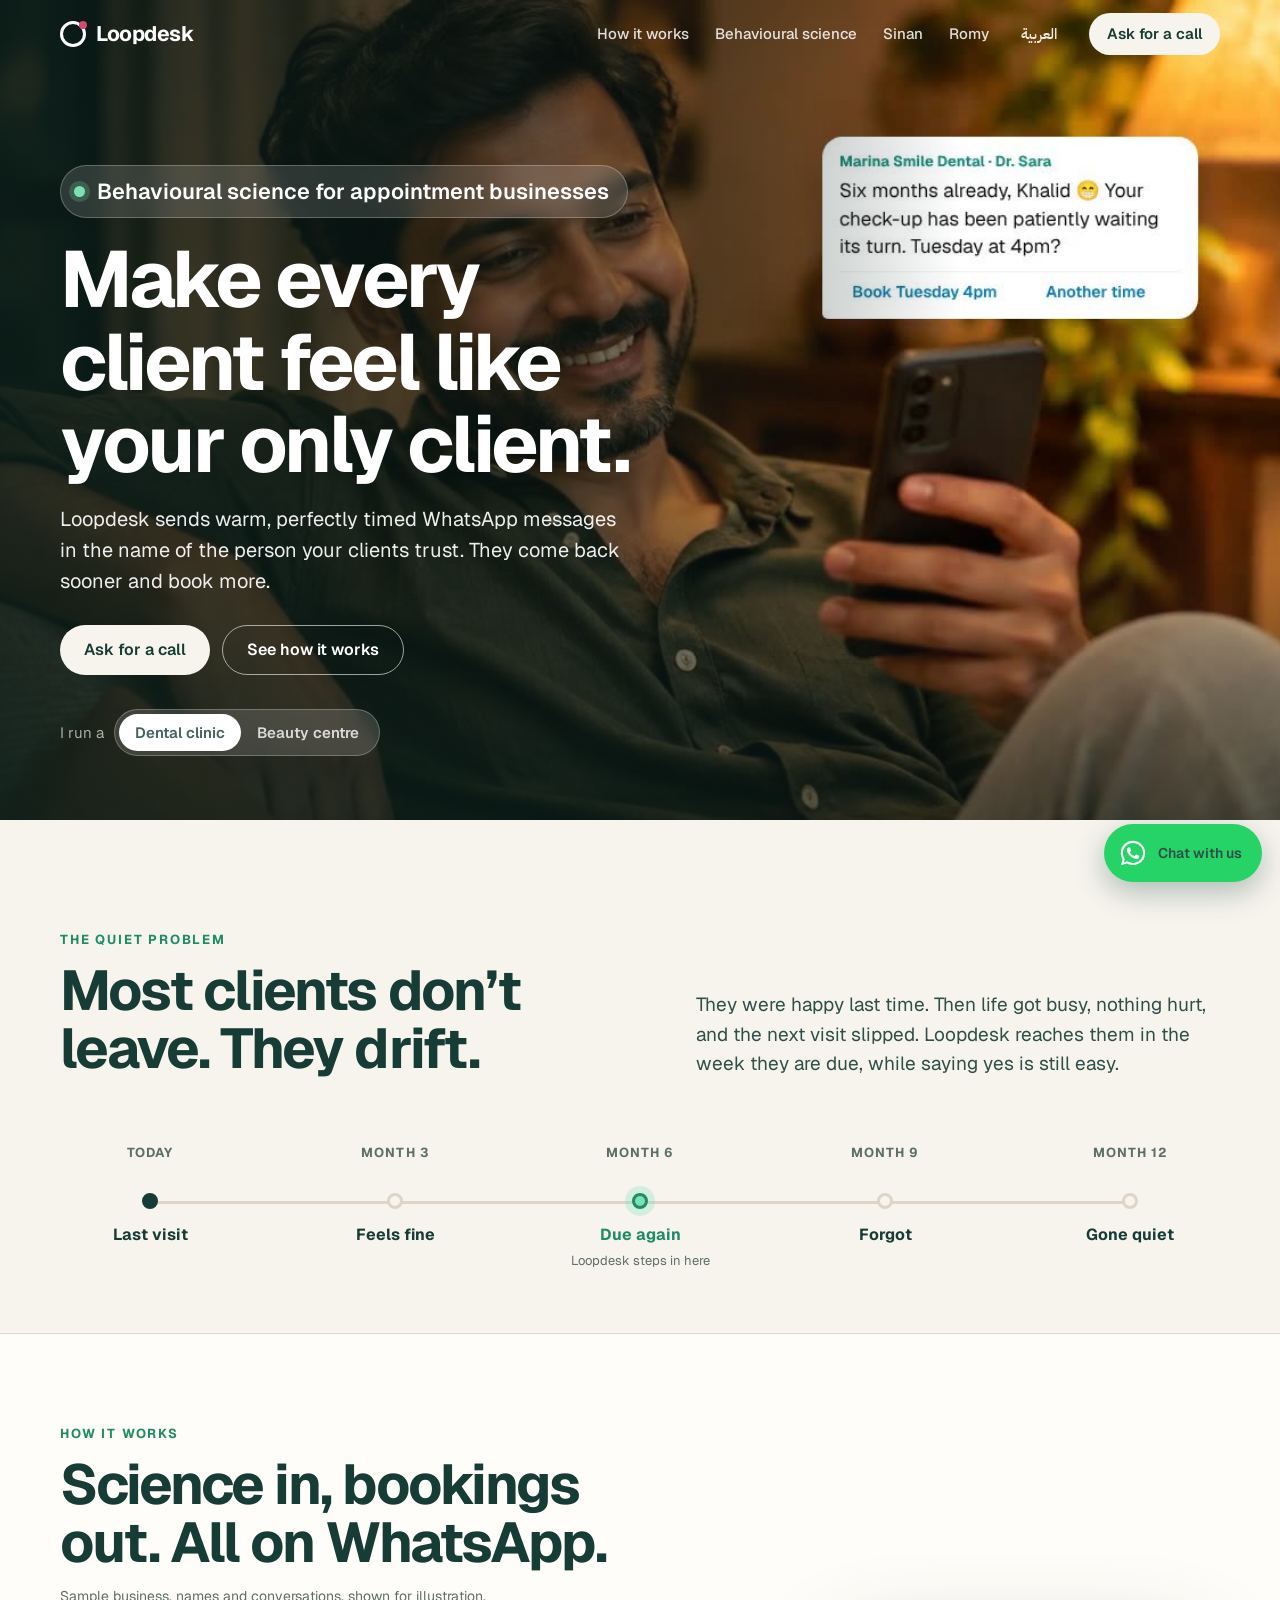
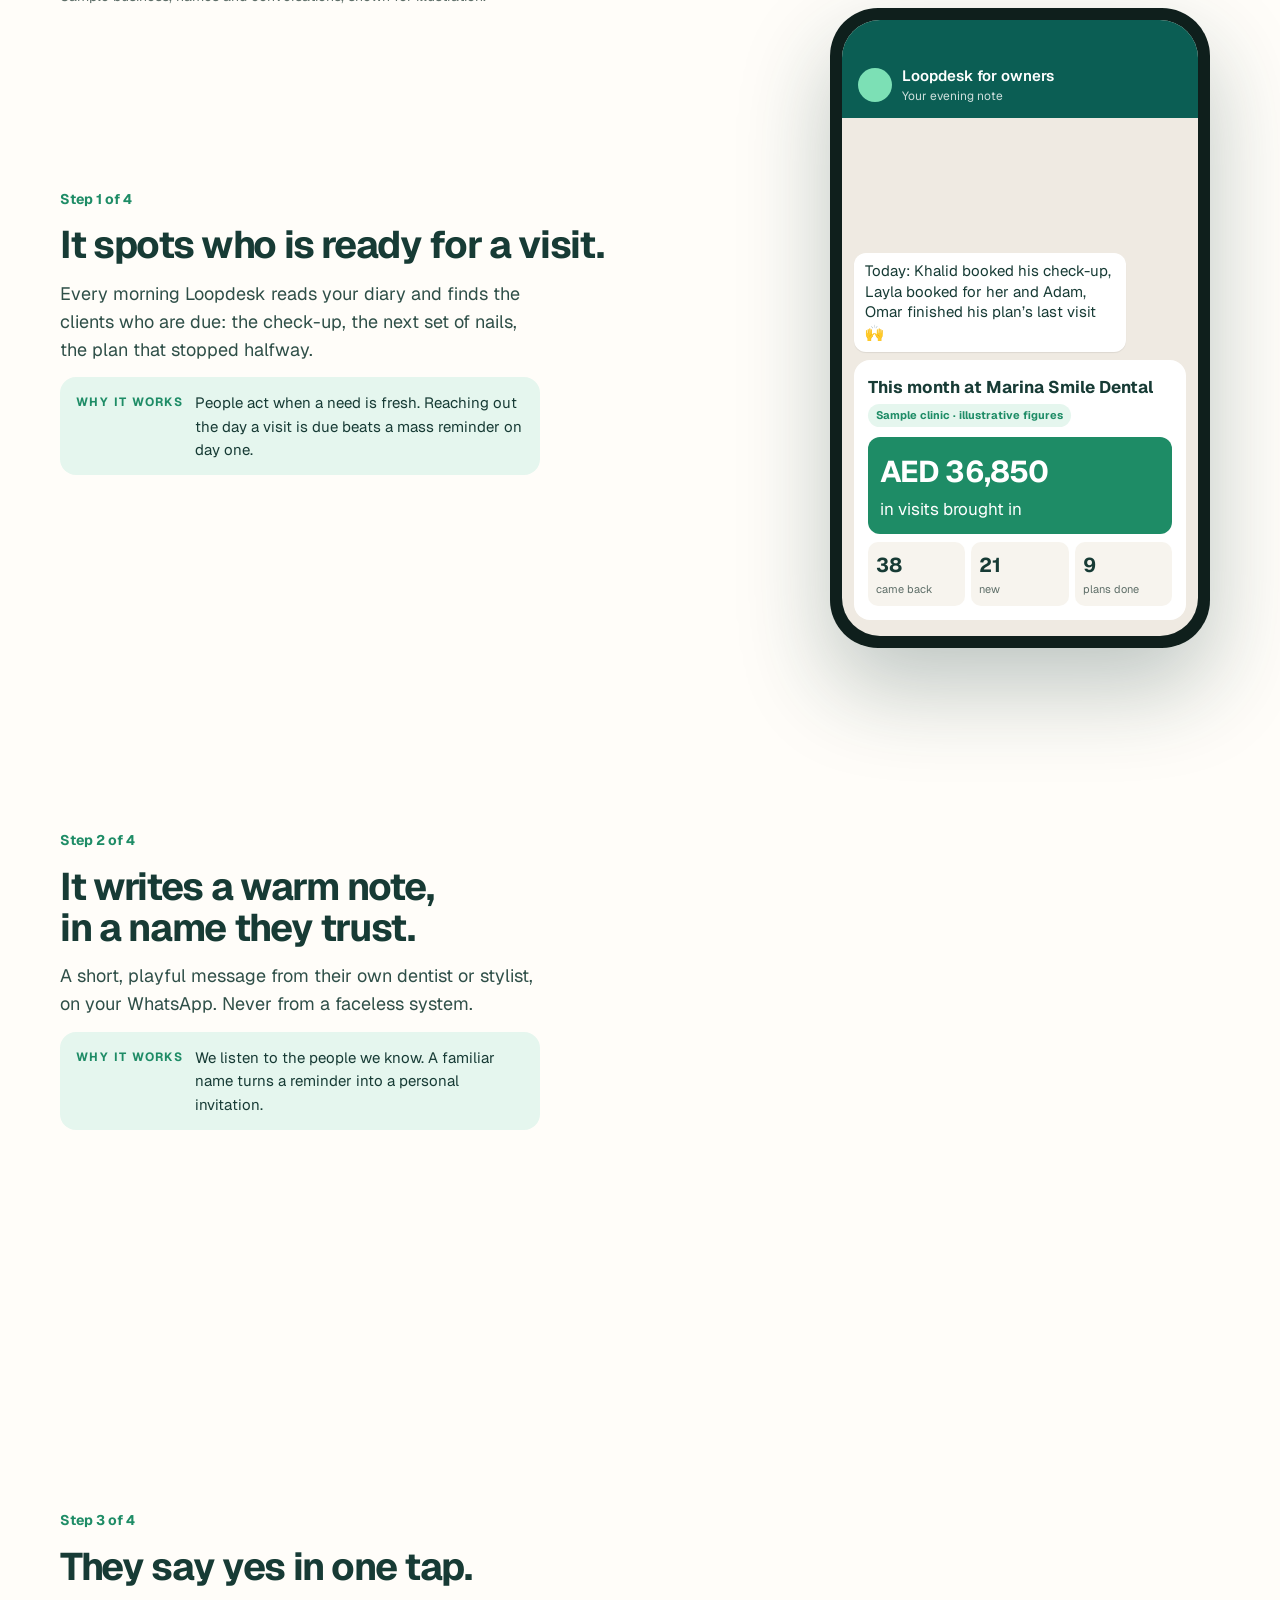
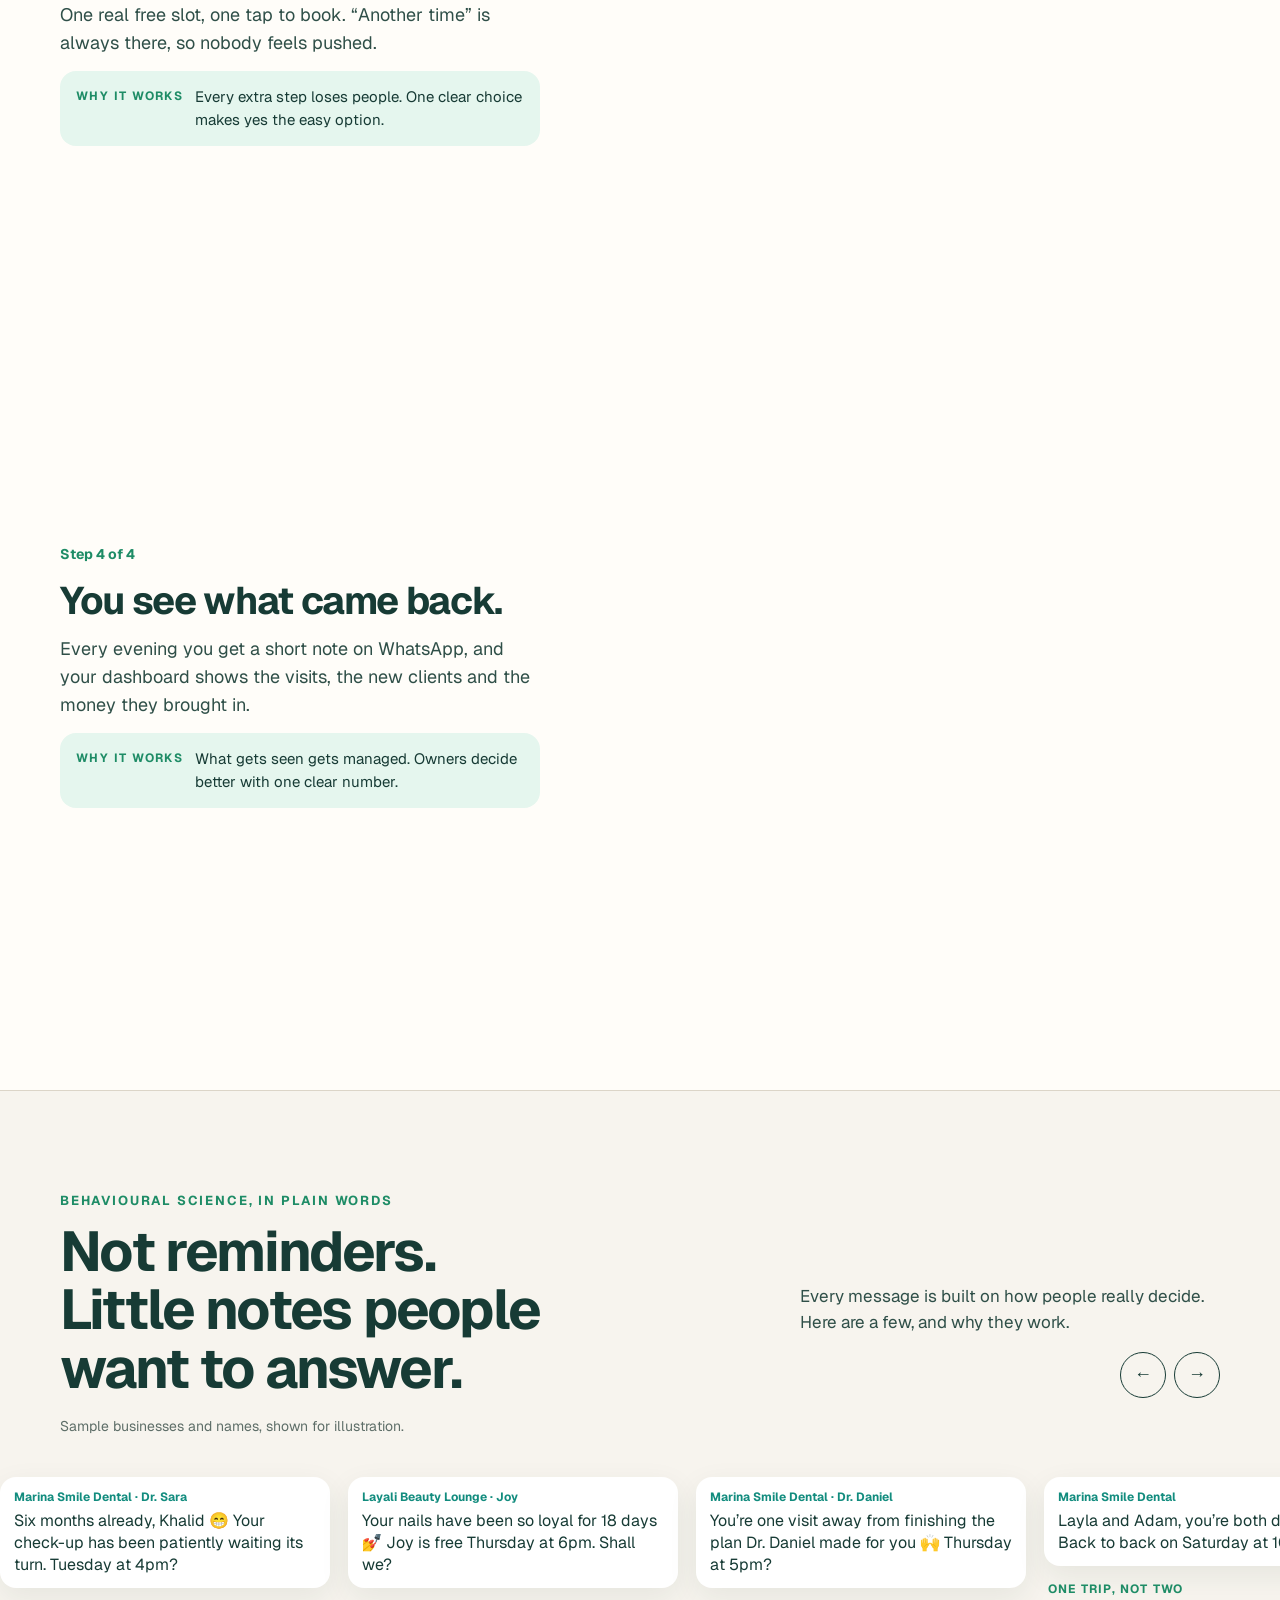
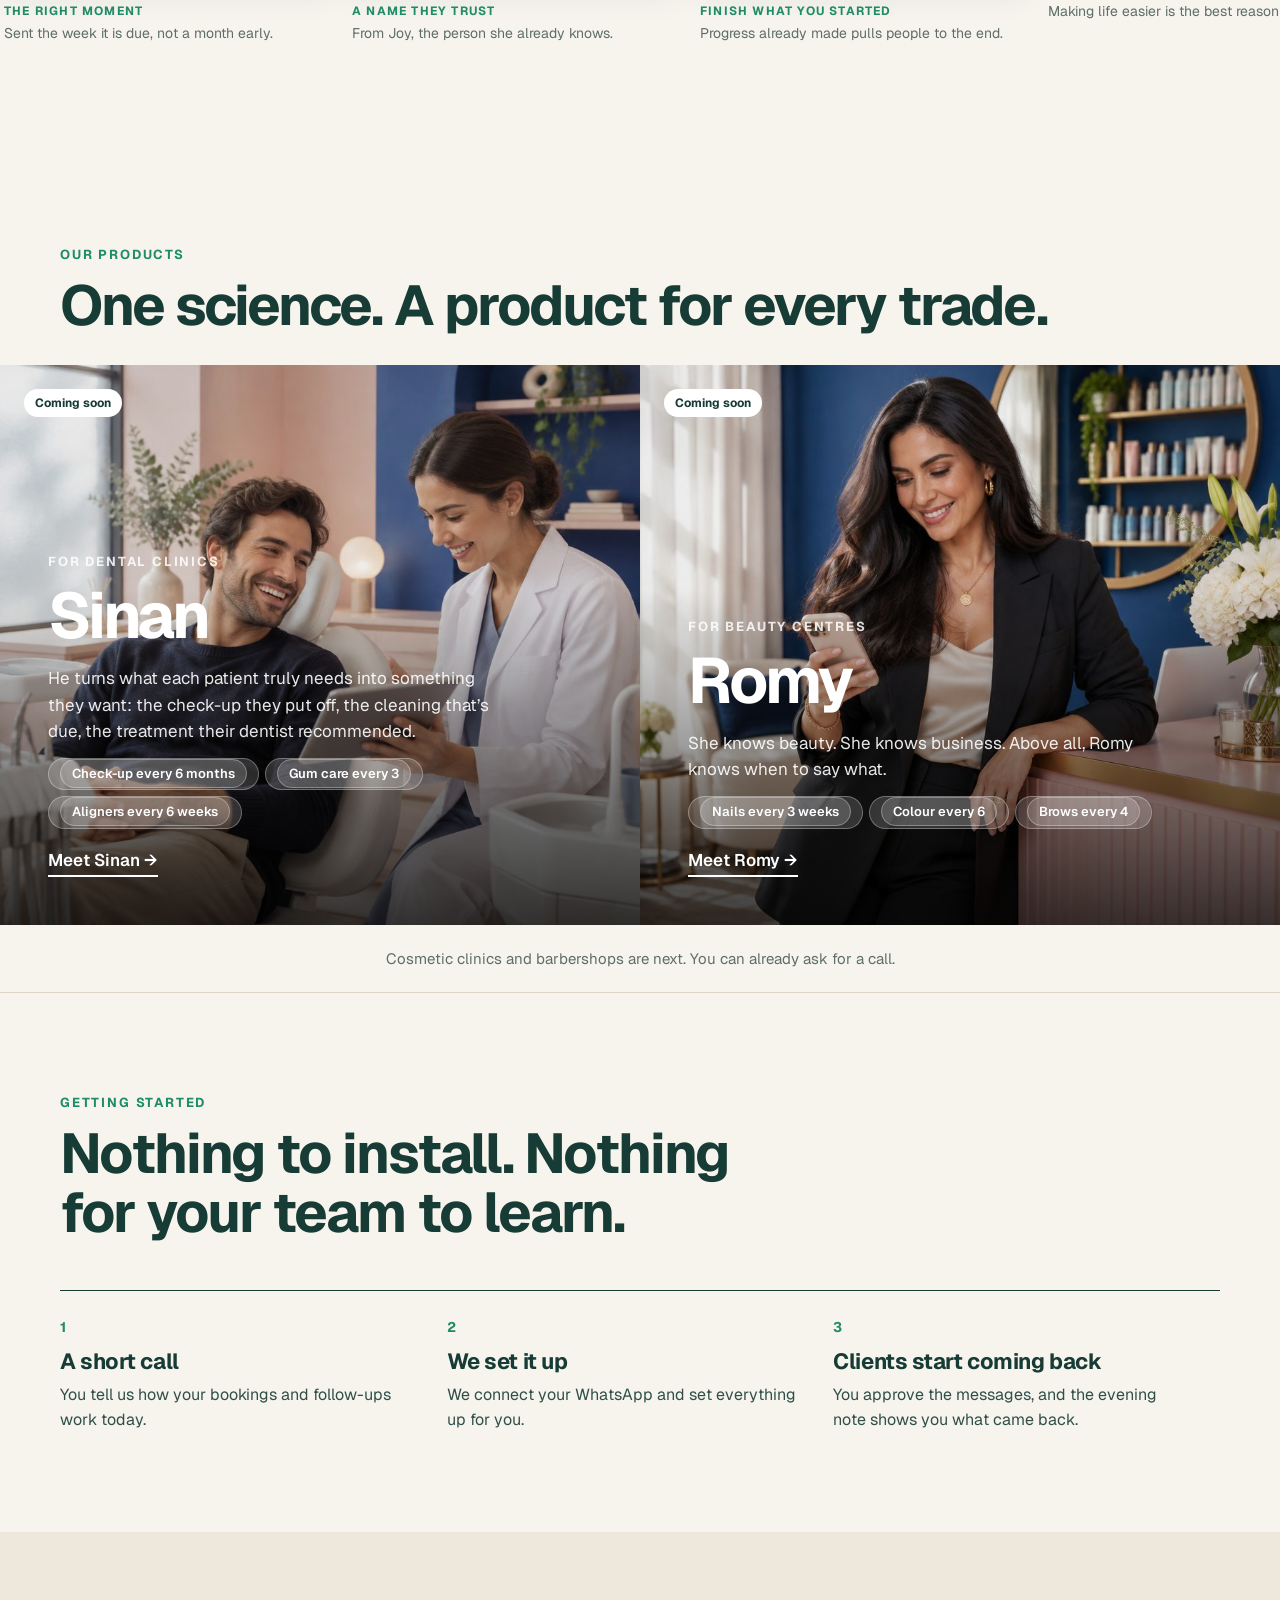
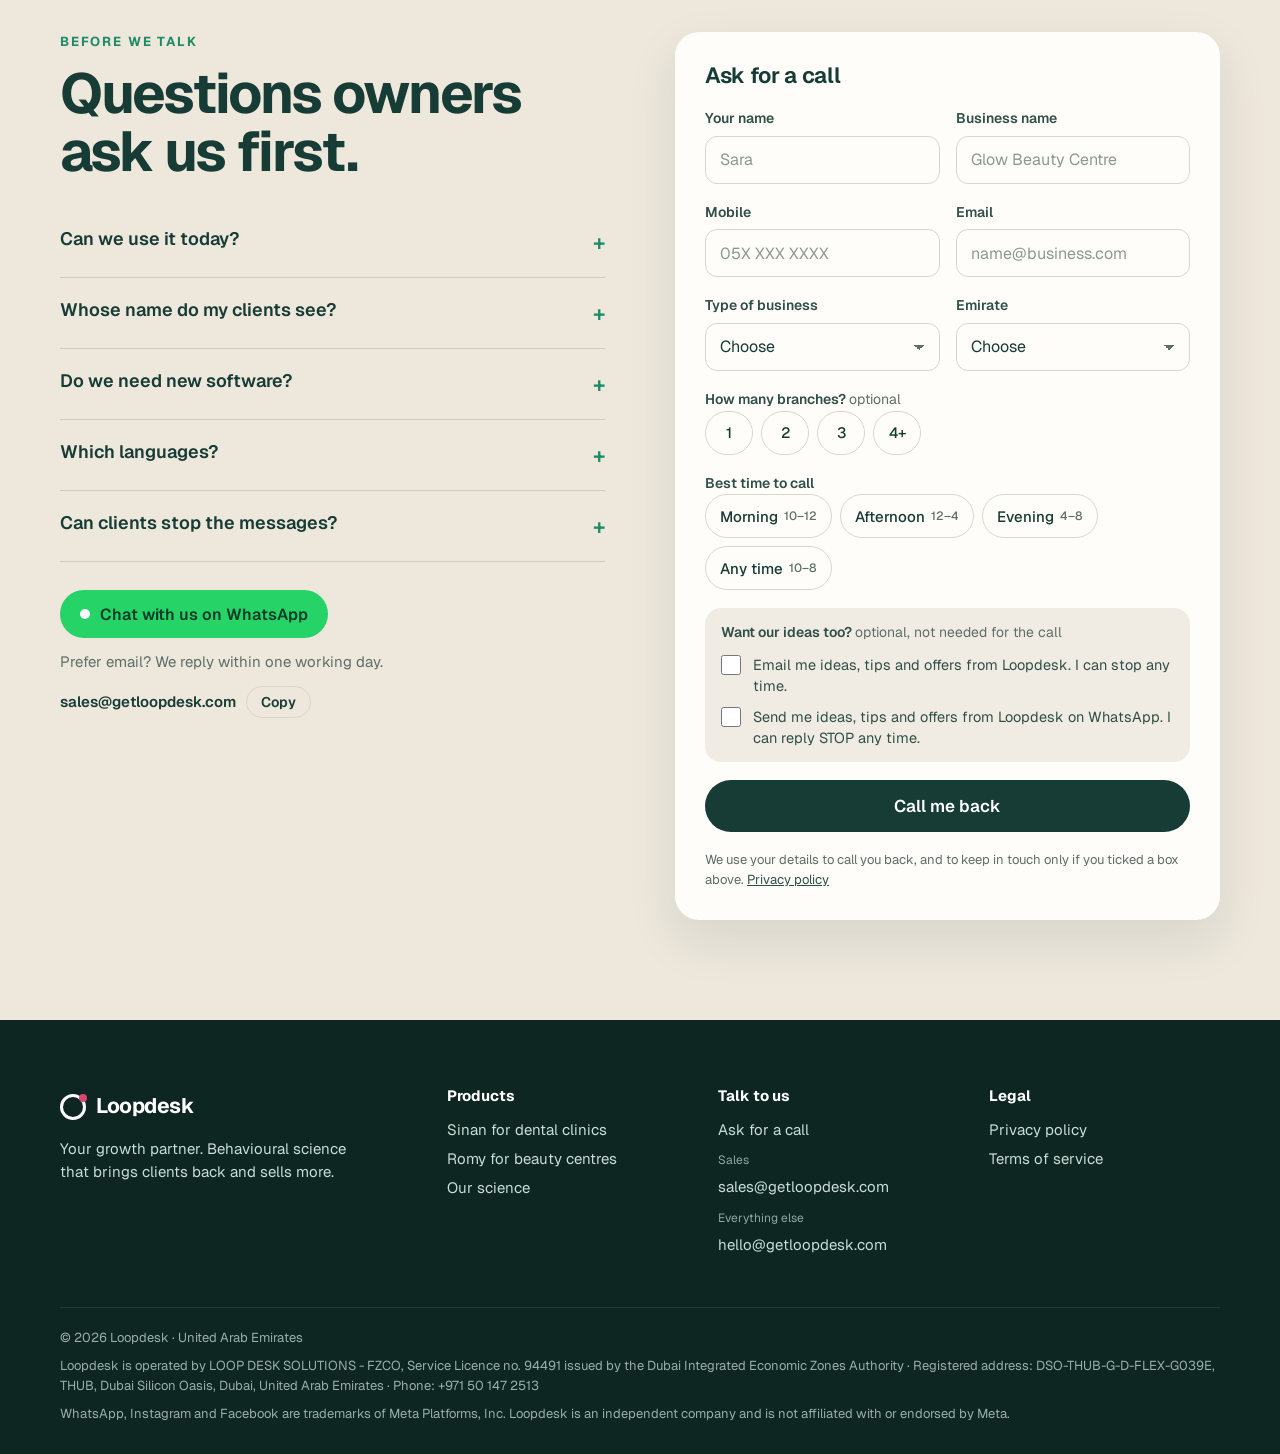
==== index.html @ 71a1059d "Rhythm copy polish, owner results wording, new footer on legal pages Co-Authored-By: Claude Opus 5.5" ====
<!doctype html>
<html lang="en">
<head>
<meta charset="utf-8">
<meta name="viewport" content="width=device-width, initial-scale=1, viewport-fit=cover">
<title>Loopdesk · When clients feel cared for, they come back</title>
<meta name="description" content="Loopdesk builds AI products for appointment businesses, rooted in behavioural science. Romy for beauty centres, Sinan for dental clinics. Clients feel cared for, come back sooner and spend more.">
<meta name="facebook-domain-verification" content="hznkutrjk6smpnx2udtf84h1cq6rx5" />
<link rel="canonical" href="https://getloopdesk.com/">
<meta property="og:type" content="website">
<meta property="og:site_name" content="Loopdesk">
<meta property="og:url" content="https://getloopdesk.com/">
<meta property="og:title" content="Loopdesk · Clients come back sooner. And spend more.">
<meta property="og:description" content="Your growth partner for beauty centres, clinics and every appointment business. Behavioural science that makes every client feel cared for, so they come back sooner.">
<meta property="og:image" content="https://getloopdesk.com/og-share2.png">
<meta property="og:image:secure_url" content="https://getloopdesk.com/og-share2.png">
<meta property="og:image:type" content="image/png">
<meta property="og:image:width" content="1200">
<meta property="og:image:height" content="630">
<meta property="og:image:alt" content="Loopdesk: Clients come back sooner. And spend more. A sample message and +4 more visits a year from the same client.">
<meta name="twitter:card" content="summary_large_image">
<meta name="twitter:title" content="Loopdesk · Clients come back sooner. And spend more.">
<meta name="twitter:description" content="Your growth partner for beauty centres, clinics and every appointment business. Behavioural science that makes every client feel cared for, so they come back sooner.">
<meta name="twitter:image" content="https://getloopdesk.com/og-share2.png">
<link rel="icon" href="/favicon.svg" type="image/svg+xml">
<link rel="apple-touch-icon" href="/apple-touch-icon.png">
<link rel="preconnect" href="https://fonts.googleapis.com">
<link rel="preconnect" href="https://fonts.gstatic.com" crossorigin>
<link rel="stylesheet" href="https://fonts.googleapis.com/css2?family=Geist:wght@400;500;600;700&family=IBM+Plex+Sans+Arabic:wght@400;500;600;700&display=swap">
<link rel="preload" as="image" href="/video/hero-home.jpg">
<link rel="stylesheet" href="/site.css?v=2">
</head>
<body>
<svg width="0" height="0" style="position:absolute" aria-hidden="true">
  <symbol id="mark" viewBox="0 0 24 24"><circle cx="12" cy="12" r="8.5" fill="none" stroke="currentColor" stroke-width="2.6"/><circle cx="18.6" cy="6.6" r="2.4" fill="#D9466E"/></symbol>
</svg>
<header class="nav"><div class="w"><a class="logo" href="/" aria-label="Loopdesk home"><span class="mark" aria-hidden="true"></span>Loopdesk</a>
<nav class="links" aria-label="Main"><a href="/#how"><span class="en">How it works</span><span class="ar">كيف تعمل</span></a><a href="/#science"><span class="en">Behavioural science</span><span class="ar">علم السلوك</span></a><a href="/sinan"><span class="en">Sinan</span><span class="ar">سنان</span></a><a href="/romy"><span class="en">Romy</span><span class="ar">رومي</span></a></nav>
<button class="lang" id="langbtn" type="button">العربية</button><a class="btn" href="#talk"><span class="en">Ask for a call</span><span class="ar">اطلبوا اتصالًا</span></a></div></header>
<main>
<section class="hero"><video autoplay muted loop playsinline preload="metadata" poster="/video/hero-home.jpg" aria-hidden="true"><source src="/video/hero-home.mp4" type="video/mp4"></video><div class="w"><span class="pill"><span class="en">Behavioural science for appointment businesses</span><span class="ar">علم السلوك للأعمال التي تعتمد على المواعيد</span></span>
<h1><span class="en">Make every client feel like your only client.</span><span class="ar">اجعلوا كلّ عميل يشعر بأنّه عميلكم الوحيد.</span></h1>
<p class="lead"><span class="en">Loopdesk sends warm, perfectly timed WhatsApp messages in the name of the person your clients trust. They come back sooner and book more.</span><span class="ar">ترسل Loopdesk رسائل WhatsApp دافئة في توقيتها المثالي، باسم الشخص الذي يثق به عملاؤكم. فيعودون أسرع، ويحجزون أكثر.</span></p>
<div class="ctas"><a class="btn b-ivory" href="#talk"><span class="en">Ask for a call</span><span class="ar">اطلبوا اتصالًا</span></a><a class="btn b-line" href="#how"><span class="en">See how it works</span><span class="ar">شاهدوا كيف تعمل</span></a></div>
<div class="trade"><span><span class="en">I run a</span><span class="ar">لديّ</span></span><div class="seg" role="group" aria-label="Your business"><button type="button" data-t="dental" aria-pressed="true"><span class="en">Dental clinic</span><span class="ar">عيادة أسنان</span></button><button type="button" data-t="beauty" aria-pressed="false"><span class="en">Beauty centre</span><span class="ar">مركز تجميل</span></button></div></div></div></section>
<section class="drift"><div class="w"><div class="top"><div><div class="lab"><span class="en">The quiet problem</span><span class="ar">المشكلة الصامتة</span></div><h2 style="margin-top:12px"><span class="en">Most clients don’t leave. They drift.</span><span class="ar">معظم العملاء لا يرحلون، بل يبتعدون شيئًا فشيئًا.</span></h2></div>
<p><span class="en">They were happy last time. Then life got busy, nothing hurt, and the next visit slipped. Loopdesk reaches them in the week they are due, while saying yes is still easy.</span><span class="ar">كانوا راضين في زيارتهم الأخيرة، ثمّ انشغلوا بالحياة، ولم يشعروا بما يستعجلهم، فتأجّلت الزيارة التالية. تصلهم Loopdesk في الأسبوع الذي يحين فيه موعدهم، حين يكون قبول الموعد ما زال سهلًا.</span></p></div>
<div class="track"><div class="rail"></div><div class="fill"></div><div class="stop" style="--x:0%" data-x="0"><span class="when"><span class="en">Today</span><span class="ar">اليوم</span></span><i></i><b><span class="d-only"><span class="en">Last visit</span><span class="ar">آخر زيارة</span></span><span class="b-only"><span class="en">Last visit</span><span class="ar">آخر زيارة</span></span></b></div><div class="stop" style="--x:25%" data-x="25"><span class="when"><span class="en">Month 3</span><span class="ar">الشهر 3</span></span><i></i><b><span class="d-only"><span class="en">Feels fine</span><span class="ar">يشعر أنّه بخير</span></span><span class="b-only"><span class="en">Still looks good</span><span class="ar">ما زالت راضية عن إطلالتها</span></span></b></div><div class="stop save" style="--x:50%" data-x="50"><span class="when"><span class="en">Month 6</span><span class="ar">الشهر 6</span></span><i></i><b><span class="d-only"><span class="en">Due again</span><span class="ar">حان الموعد</span></span><span class="b-only"><span class="en">Due again</span><span class="ar">حان الموعد</span></span></b><span class="here"><span class="en">Loopdesk steps in here</span><span class="ar">هنا تتدخّل Loopdesk</span></span></div><div class="stop" style="--x:75%" data-x="75"><span class="when"><span class="en">Month 9</span><span class="ar">الشهر 9</span></span><i></i><b><span class="d-only"><span class="en">Forgot</span><span class="ar">نسي</span></span><span class="b-only"><span class="en">Forgot</span><span class="ar">نسيت</span></span></b></div><div class="stop" style="--x:100%" data-x="100"><span class="when"><span class="en">Month 12</span><span class="ar">الشهر 12</span></span><i></i><b><span class="d-only"><span class="en">Gone quiet</span><span class="ar">انقطع</span></span><span class="b-only"><span class="en">Gone quiet</span><span class="ar">انقطعت</span></span></b></div></div></div></section>
<section class="story" id="how"><div class="w"><div class="lab"><span class="en">How it works</span><span class="ar">كيف تعمل</span></div><h2 style="margin-top:12px;max-width:760px"><span class="en">Science in, bookings out. All on WhatsApp.</span><span class="ar">علم السلوك يكتب، والمواعيد تمتلئ. وكلّ ذلك على WhatsApp.</span></h2>
<p class="eg"><span class="en">Sample business, names and conversations, shown for illustration.</span><span class="ar">نشاط وأسماء ومحادثات نموذجية، للتوضيح فقط.</span></p>
<div class="grid"><div class="steps"><div class="step"><div class="n"><span class="en">Step 1 of 4</span><span class="ar">الخطوة 1 من 4</span></div><h3><span class="en">It spots who is ready for a visit.</span><span class="ar">تكتشف مَن حان موعد زيارته.</span></h3><p><span class="en">Every morning Loopdesk reads your diary and finds the clients who are due: the check-up, the next set of nails, the plan that stopped halfway.</span><span class="ar">كلّ صباح تقرأ Loopdesk جدول مواعيدكم، وتجد العملاء الذين حان موعدهم: الفحص الدوري، وجلسة الأظافر التالية، والخطة التي توقّفت في منتصفها.</span></p><div class="sci"><b><span class="en">Why it works</span><span class="ar">لماذا تنجح</span></b><span><span class="en">People act when a need is fresh. Reaching out the day a visit is due beats a mass reminder on day one.</span><span class="ar">يتحرّك الناس حين تكون الحاجة حاضرة. رسالة تصل حين يحين موعد الزيارة أنجح من تذكير جماعي يصل الجميع في اليوم نفسه.</span></span></div><div class="mobile"></div></div><div class="step"><div class="n"><span class="en">Step 2 of 4</span><span class="ar">الخطوة 2 من 4</span></div><h3><span class="en">It writes a warm note, in a name they trust.</span><span class="ar">تكتب رسالة دافئة، باسمٍ يثقون به.</span></h3><p><span class="en">A short, playful message from their own dentist or stylist, on your WhatsApp. Never from a faceless system.</span><span class="ar">رسالة قصيرة ومرحة من طبيب أسنانهم أو خبيرة التجميل التي يعرفونها، على رقم WhatsApp الخاص بكم. لا تذكيرًا آليًا عامًا.</span></p><div class="sci"><b><span class="en">Why it works</span><span class="ar">لماذا تنجح</span></b><span><span class="en">We listen to the people we know. A familiar name turns a reminder into a personal invitation.</span><span class="ar">نصغي إلى مَن نعرفهم. والاسم المألوف يحوّل التذكير إلى دعوة شخصية.</span></span></div><div class="mobile"></div></div><div class="step"><div class="n"><span class="en">Step 3 of 4</span><span class="ar">الخطوة 3 من 4</span></div><h3><span class="en">They say yes in one tap.</span><span class="ar">يحجزون بلمسة واحدة.</span></h3><p><span class="en">One real free slot, one tap to book. “Another time” is always there, so nobody feels pushed.</span><span class="ar">موعد متاح فعلًا، وحجز بلمسة واحدة. وزرّ «وقت آخر» موجود دائمًا، فلا يشعر أحد بالضغط.</span></p><div class="sci"><b><span class="en">Why it works</span><span class="ar">لماذا تنجح</span></b><span><span class="en">Every extra step loses people. One clear choice makes yes the easy option.</span><span class="ar">كلما طالت خطوات الحجز، زاد احتمال أن يتراجع العميل. والخيار الواحد الواضح يجعل الموافقة هي الأسهل.</span></span></div><div class="mobile"></div></div><div class="step"><div class="n"><span class="en">Step 4 of 4</span><span class="ar">الخطوة 4 من 4</span></div><h3><span class="en">You see what came back.</span><span class="ar">وتتابعون الحجوزات والدخل.</span></h3><p><span class="en">Every evening you get a short note on WhatsApp, and your dashboard shows the visits, the new clients and the money they brought in.</span><span class="ar">كلّ مساء تصلكم رسالة قصيرة على WhatsApp، وتعرض لوحة المتابعة الزيارات والعملاء الجدد والدخل الذي جاؤوا به.</span></p><div class="sci"><b><span class="en">Why it works</span><span class="ar">لماذا تنجح</span></b><span><span class="en">What gets seen gets managed. Owners decide better with one clear number.</span><span class="ar">حين ترون النتائج بوضوح، تسهل عليكم متابعة العمل واتخاذ القرار.</span></span></div><div class="mobile"></div></div></div><div class="phonewrap" aria-hidden="true"><div class="phone" id="phone"></div></div></div></div></section>
<section class="notes" id="science"><div class="w head"><div><div class="lab"><span class="en">Behavioural science, in plain words</span><span class="ar">علم السلوك، بكلمات بسيطة</span></div><h2 style="margin-top:12px;max-width:640px"><span class="en">Not reminders. Little notes people want to answer.</span><span class="ar">ليست تذكيرات، بل رسائل صغيرة يحبّ الناس الردّ عليها.</span></h2></div>
<div class="side"><p><span class="en">Every message is built on how people really decide. Here are a few, and why they work.</span><span class="ar">كلّ رسالة مبنية على الطريقة التي يتّخذ بها الناس قراراتهم فعلًا. إليكم بعضها، ولماذا تنجح.</span></p><div class="arrows"><button type="button" data-d="-1" aria-label="Previous">←</button><button type="button" data-d="1" aria-label="Next">→</button></div></div></div>
<p class="w eg"><span class="en">Sample businesses and names, shown for illustration.</span><span class="ar">أنشطة وأسماء نموذجية، للتوضيح فقط.</span></p>
<div class="strip" tabindex="0" aria-label="Sample messages"><div class="note"><div class="m"><small><span class="en">Marina Smile Dental · Dr. Sara</span><span class="ar">مارينا سمايل للأسنان · د. سارة</span></small><span class="en">Six months already, Khalid 😁 Your check-up has been patiently waiting its turn. Tuesday at 4pm?</span><span class="ar">مرّت 6 أشهر يا خالد 😁 وفحصك الدوري ينتظر دوره بصبر. ما رأيك بالثلاثاء الساعة 4 عصرًا؟</span></div><div class="why"><b><span class="en">The right moment</span><span class="ar">اللحظة المناسبة</span></b><span class="en">Sent the week it is due, not a month early.</span><span class="ar">تُرسل في الأسبوع الذي يحين فيه الموعد، لا قبله بشهر.</span></div></div><div class="note"><div class="m"><small><span class="en">Layali Beauty Lounge · Joy</span><span class="ar">ليالي للتجميل · جوي</span></small><span class="en">Your nails have been so loyal for 18 days 💅 Joy is free Thursday at 6pm. Shall we?</span><span class="ar">أظافرك وفيّة لكِ منذ 18 يومًا 💅 جوي متاحة الخميس الساعة 6 مساءً. نحجز لكِ؟</span></div><div class="why"><b><span class="en">A name they trust</span><span class="ar">اسم يثقون به</span></b><span class="en">From Joy, the person she already knows.</span><span class="ar">من جوي، التي تعرفها العميلة أصلًا.</span></div></div><div class="note"><div class="m"><small><span class="en">Marina Smile Dental · Dr. Daniel</span><span class="ar">مارينا سمايل للأسنان · د. دانيال</span></small><span class="en">You’re one visit away from finishing the plan Dr. Daniel made for you 🙌 Thursday at 5pm?</span><span class="ar">بقيت زيارة واحدة فقط لتكتمل الخطة التي وضعها لك د. دانيال 🙌 ما رأيك بالخميس الساعة 5 مساءً؟</span></div><div class="why"><b><span class="en">Finish what you started</span><span class="ar">إكمال ما بدأناه</span></b><span class="en">Progress already made pulls people to the end.</span><span class="ar">التقدّم الذي تحقّق يشدّ الناس نحو خطّ النهاية.</span></div></div><div class="note"><div class="m"><small><span class="en">Marina Smile Dental</span><span class="ar">مارينا سمايل للأسنان</span></small><span class="en">Layla and Adam, you’re both due ✨ Back to back on Saturday at 10am?</span><span class="ar">ليلى وآدم، حان موعد فحصكما ✨ ما رأيكما بموعدين متتاليين يوم السبت الساعة 10 صباحًا؟</span></div><div class="why"><b><span class="en">One trip, not two</span><span class="ar">مشوار واحد بدل اثنين</span></b><span class="en">Making life easier is the best reason to say yes.</span><span class="ar">تسهيل الحياة أفضل سبب للموافقة.</span></div></div><div class="note"><div class="m"><small><span class="en">Layali Beauty Lounge · Dana</span><span class="ar">ليالي للتجميل · دانة</span></small><span class="en">Booked 🎉 While you’re with us, a 15-minute brow tidy with Dana?</span><span class="ar">تمّ الحجز 🎉 وبما أنّكِ عندنا، ما رأيك بتهذيب الحواجب مع دانة في 15 دقيقة؟</span></div><div class="why"><b><span class="en">At the happy moment</span><span class="ar">في لحظة الفرح</span></b><span class="en">One extra, offered right after a yes, never before.</span><span class="ar">إضافة واحدة تُعرض بعد الحجز مباشرةً، لا قبله أبدًا.</span></div></div><div class="note"><div class="m"><small><span class="en">Layali Beauty Lounge · Joy</span><span class="ar">ليالي للتجميل · جوي</span></small><span class="en">Fancy some time for you, Sophie? 💛 Joy has Saturday at 11am.</span><span class="ar">ما رأيك بوقت لنفسك يا صوفي؟ 💛 جوي متاحة السبت الساعة 11 صباحًا.</span></div><div class="why"><b><span class="en">No guilt</span><span class="ar">بلا لوم</span></b><span class="en">A warm invitation brings people back. Blame keeps them away.</span><span class="ar">الدعوة الدافئة تعيد الناس، واللوم يُبعدهم.</span></div></div></div></section>
<section class="ours"><div class="w" style="padding-block:90px 30px"><div class="lab"><span class="en">Our products</span><span class="ar">منتجاتنا</span></div><h2 style="margin-top:12px"><span class="en">One science. A product for every trade.</span><span class="ar">علم واحد، ومنتج لكلّ مهنة.</span></h2></div>
<div class="prods">
<a class="prod" href="/sinan"><div class="ph" style="background-image:url(/img/dental.jpg)"></div><span class="soon"><span class="en">Coming soon</span><span class="ar">قريبًا</span></span><div class="in"><div class="tag"><span class="en">For dental clinics</span><span class="ar">لعيادات الأسنان</span></div><h3><span class="en">Sinan</span><span class="ar">سنان</span></h3><p><span class="en">He turns what each patient truly needs into something they want: the check-up they put off, the cleaning that’s due, the treatment their dentist recommended.</span><span class="ar">يحوّل ما يحتاجه كلّ مريض فعلًا إلى شيء يرغب فيه: الفحص الذي أجّله، والتنظيف الذي حان موعده، والعلاج الذي أوصى به طبيبه.</span></p><div class="rh"><span><span class="en">Check-up every 6 months</span><span class="ar">فحص كلّ 6 أشهر</span></span><span><span class="en">Gum care every 3</span><span class="ar">اللثة كلّ 3 أشهر</span></span><span><span class="en">Aligners every 6 weeks</span><span class="ar">التقويم كلّ 6 أسابيع</span></span></div><span class="go"><span class="en">Meet Sinan →</span><span class="ar">تعرّفوا على سنان ←</span></span></div></a>
<a class="prod" href="/romy"><div class="ph" style="background-image:url(/img/owner.jpg);background-position:center 25%"></div><span class="soon"><span class="en">Coming soon</span><span class="ar">قريبًا</span></span><div class="in"><div class="tag"><span class="en">For beauty centres</span><span class="ar">لمراكز التجميل</span></div><h3><span class="en">Romy</span><span class="ar">رومي</span></h3><p><span class="en">She knows beauty. She knows business. Above all, Romy knows when to say what.</span><span class="ar">تفهم الجمال، وتفهم البيع. والأهمّ أنّ رومي تعرف ماذا تقول، ومتى.</span></p><div class="rh"><span><span class="en">Nails every 3 weeks</span><span class="ar">الأظافر كلّ 3 أسابيع</span></span><span><span class="en">Colour every 6</span><span class="ar">الصبغة كلّ 6 أسابيع</span></span><span><span class="en">Brows every 4</span><span class="ar">الحواجب كلّ 4 أسابيع</span></span></div><span class="go"><span class="en">Meet Romy →</span><span class="ar">تعرّفوا على رومي ←</span></span></div></a>
</div><div class="later"><span class="en">Cosmetic clinics and barbershops are next. You can already ask for a call.</span><span class="ar">عيادات التجميل وصالونات الحلاقة هي التالية، ويمكنكم طلب اتصال من الآن.</span></div></section>
<section class="start"><div class="w"><div class="lab"><span class="en">Getting started</span><span class="ar">كيف نبدأ</span></div><h2 style="margin-top:12px;max-width:720px"><span class="en">Nothing to install. Nothing for your team to learn.</span><span class="ar">لا شيء لتثبيته، ولا شيء يتعلّمه فريقكم.</span></h2>
<div class="row"><div><b>1</b><h3><span class="en">A short call</span><span class="ar">اتصال قصير</span></h3><p><span class="en">You tell us how your bookings and follow-ups work today.</span><span class="ar">تخبروننا كيف تديرون المواعيد والمتابعة اليوم.</span></p></div>
<div><b>2</b><h3><span class="en">We set it up</span><span class="ar">نتولّى الإعداد</span></h3><p><span class="en">We connect your WhatsApp and set everything up for you.</span><span class="ar">نربط رقم WhatsApp الخاص بكم ونجهّز كلّ شيء بأنفسنا.</span></p></div>
<div><b>3</b><h3><span class="en">Clients start coming back</span><span class="ar">ويبدأ العملاء بالعودة</span></h3><p><span class="en">You approve the messages, and the evening note shows you what came back.</span><span class="ar">توافقون على الرسائل، وتريكم الرسالة المسائية الحجوزات التي تمّت.</span></p></div></div></div></section>
<section class="talk" id="talk"><span id="demo" class="anchor"></span><div class="w grid">
<div><div class="lab"><span class="en">Before we talk</span><span class="ar">قبل أن نتحدّث</span></div><h2 style="margin-top:12px"><span class="en">Questions owners ask us first.</span><span class="ar">أسئلة يطرحها علينا أصحاب الأعمال أولًا.</span></h2><div class="faq"><details><summary><span class="en">Can we use it today?</span><span class="ar">هل يمكننا استخدامها اليوم؟</span></summary><p><span class="en">Sinan and Romy are coming soon. A call now is a chat about your business and what we are preparing for you.</span><span class="ar">سنان ورومي قريبًا. والاتصال الآن حديث عن عملكم وعمّا نجهّزه لكم.</span></p></details><details><summary><span class="en">Whose name do my clients see?</span><span class="ar">باسم مَن تصل الرسائل إلى عملائنا؟</span></summary><p><span class="en">Yours. Messages come from your business’s WhatsApp, in the name of your dentists or stylists.</span><span class="ar">باسمكم. تصل الرسائل من رقم WhatsApp الخاص بعملكم، باسم أطبائكم أو خبيرات التجميل لديكم.</span></p></details><details><summary><span class="en">Do we need new software?</span><span class="ar">هل نحتاج إلى برنامج جديد؟</span></summary><p><span class="en">No. It works with your WhatsApp, alongside the booking system you use today. Nothing for your team to install.</span><span class="ar">لا. تعمل مع رقم WhatsApp الخاص بكم، وإلى جانب نظام المواعيد الذي تستخدمونه اليوم. لا شيء يثبّته فريقكم.</span></p></details><details><summary><span class="en">Which languages?</span><span class="ar">بأيّ لغات؟</span></summary><p><span class="en">Arabic and English. Russian is coming soon.</span><span class="ar">العربية والإنجليزية، والروسية قريبًا.</span></p></details><details><summary><span class="en">Can clients stop the messages?</span><span class="ar">هل يستطيع العملاء إيقاف الرسائل؟</span></summary><p><span class="en">Always. Every client can reply STOP, and “Another time” is on every invitation.</span><span class="ar">دائمًا. يستطيع أيّ عميل الردّ بكلمة «إيقاف»، وزرّ «وقت آخر» موجود في كلّ دعوة.</span></p></details></div>
<div class="reach">
<a class="ld-chat" data-chat hidden href="#" target="_blank" rel="noopener"><span class="dot" aria-hidden="true"></span><span class="en">Chat with us on WhatsApp</span><span class="ar">تحدّثوا معنا على WhatsApp</span></a>
<p><span class="en">Prefer email? We reply within one working day.</span><span class="ar">تفضّلون البريد الإلكتروني؟ نردّ خلال يوم عمل واحد.</span></p>
<div class="mailrow"><span class="ltr" id="mailaddr">sales@getloopdesk.com</span><button class="copy" type="button" data-copy="sales@getloopdesk.com"><span class="en">Copy</span><span class="ar">نسخ</span></button></div>
</div></div>
<div class="cb" id="callback">
      <form id="cbform" method="post" novalidate>
        <p class="cb-title"><span class="en">Ask for a call</span><span class="ar">اطلبوا اتصالًا</span></p>
        <div class="f2">
          <label class="fld"><span class="lbl"><span class="en">Your name</span><span class="ar">الاسم</span></span>
            <input name="name" autocomplete="name" maxlength="80" required data-ph-en="Sara" data-ph-ar="سارة">
            <span class="err"><span class="en">Please add your name.</span><span class="ar">أضيفوا الاسم من فضلكم.</span></span></label>
          <label class="fld"><span class="lbl"><span class="en">Business name</span><span class="ar">اسم العمل</span></span>
            <input name="business" autocomplete="organization" maxlength="120" required data-ph-en="Glow Beauty Centre" data-ph-ar="مركز غلو للتجميل">
            <span class="err"><span class="en">Please add your business name.</span><span class="ar">أضيفوا اسم العمل من فضلكم.</span></span></label>
        </div>
        <div class="f2">
          <label class="fld"><span class="lbl"><span class="en">Mobile</span><span class="ar">رقم الجوال</span></span>
            <input name="phone" type="tel" inputmode="tel" autocomplete="tel" maxlength="20" required dir="ltr" placeholder="05X XXX XXXX">
            <span class="err"><span class="en">Please check the number, for example 050 123 4567.</span><span class="ar">تأكّدوا من الرقم، مثل <bdi dir="ltr">050 123 4567</bdi>.</span></span></label>
          <label class="fld"><span class="lbl"><span class="en">Email</span><span class="ar">البريد الإلكتروني</span></span>
            <input name="email" type="email" inputmode="email" autocomplete="email" maxlength="160" required dir="ltr" placeholder="name@business.com">
            <span class="err"><span class="en">Please check the email.</span><span class="ar">تأكّدوا من البريد الإلكتروني.</span></span></label>
        </div>
        <div class="f2">
          <label class="fld"><span class="lbl"><span class="en">Type of business</span><span class="ar">نوع العمل</span></span>
            <select name="vertical" required>
              <option value="" data-en="Choose" data-ar="اختاروا">Choose</option>
              <option value="beauty" data-en="Beauty centre" data-ar="مركز تجميل">Beauty centre</option>
              <option value="cosmetic" data-en="Cosmetic clinic" data-ar="عيادة تجميل">Cosmetic clinic</option>
              <option value="dental" data-en="Dental clinic" data-ar="عيادة أسنان">Dental clinic</option>
              <option value="barber" data-en="Barbershop" data-ar="صالون حلاقة">Barbershop</option>
              <option value="other" data-en="Something else" data-ar="نشاط آخر">Something else</option>
            </select>
            <span class="err"><span class="en">Please choose one.</span><span class="ar">اختاروا نوع العمل من فضلكم.</span></span></label>
          <label class="fld"><span class="lbl"><span class="en">Emirate</span><span class="ar">الإمارة</span></span>
            <select name="emirate" required>
              <option value="" data-en="Choose" data-ar="اختاروا">Choose</option>
              <option value="dubai" data-en="Dubai" data-ar="دبي">Dubai</option>
              <option value="abu_dhabi" data-en="Abu Dhabi" data-ar="أبوظبي">Abu Dhabi</option>
              <option value="sharjah" data-en="Sharjah" data-ar="الشارقة">Sharjah</option>
              <option value="ajman" data-en="Ajman" data-ar="عجمان">Ajman</option>
              <option value="rak" data-en="Ras Al Khaimah" data-ar="رأس الخيمة">Ras Al Khaimah</option>
              <option value="fujairah" data-en="Fujairah" data-ar="الفجيرة">Fujairah</option>
              <option value="uaq" data-en="Umm Al Quwain" data-ar="أم القيوين">Umm Al Quwain</option>
            </select>
            <span class="err"><span class="en">Please choose your emirate.</span><span class="ar">اختاروا الإمارة من فضلكم.</span></span></label>
        </div>
        <fieldset class="fld">
          <legend class="lbl"><span class="en">How many branches?</span><span class="ar">كم فرعًا لديكم؟</span> <span class="opt"><span class="en">optional</span><span class="ar">اختياري</span></span></legend>
          <div class="chips">
            <label><input type="radio" name="branches" value="1"><span>1</span></label>
            <label><input type="radio" name="branches" value="2"><span>2</span></label>
            <label><input type="radio" name="branches" value="3"><span>3</span></label>
            <label><input type="radio" name="branches" value="4"><span><bdi dir="ltr">4+</bdi></span></label>
          </div>
        </fieldset>
        <fieldset class="fld" data-req="time">
          <legend class="lbl"><span class="en">Best time to call</span><span class="ar">أنسب وقت للاتصال</span></legend>
          <div class="chips">
            <label><input type="radio" name="time" value="morning" required><span><span class="en">Morning</span><span class="ar">صباحًا</span><small><bdi dir="ltr">10–12</bdi></small></span></label>
            <label><input type="radio" name="time" value="afternoon"><span><span class="en">Afternoon</span><span class="ar">ظهرًا</span><small><bdi dir="ltr">12–4</bdi></small></span></label>
            <label><input type="radio" name="time" value="evening"><span><span class="en">Evening</span><span class="ar">مساءً</span><small><bdi dir="ltr">4–8</bdi></small></span></label>
            <label><input type="radio" name="time" value="any"><span><span class="en">Any time</span><span class="ar">أيّ وقت</span><small><bdi dir="ltr">10–8</bdi></small></span></label>
          </div>
          <span class="err"><span class="en">Pick the time that suits you.</span><span class="ar">اختاروا الوقت الذي يناسبكم.</span></span>
        </fieldset>
        <div class="trap" aria-hidden="true"><label>Website<input name="website" tabindex="-1" autocomplete="off"></label></div>
        <div class="consent">
          <p class="lbl"><span class="en">Want our ideas too?</span><span class="ar">تودّون أن تصلكم أفكارنا أيضًا؟</span> <span class="opt"><span class="en">optional, not needed for the call</span><span class="ar">اختياري، ولا يلزم للاتصال</span></span></p>
          <label class="tick"><input type="checkbox" name="consentEmail"><span class="en">Email me ideas, tips and offers from Loopdesk. I can stop any time.</span><span class="ar">أرسلوا إليّ أفكارًا ونصائح وعروضًا من Loopdesk بالبريد الإلكتروني، ويمكنني الإيقاف متى شئت.</span></label>
          <label class="tick"><input type="checkbox" name="consentWhatsapp"><span class="en">Send me ideas, tips and offers from Loopdesk on WhatsApp. I can reply STOP any time.</span><span class="ar">أرسلوا إليّ أفكارًا ونصائح وعروضًا من Loopdesk عبر WhatsApp، ويمكنني إرسال «إيقاف» متى شئت.</span></label>
        </div>
        <button class="btn btn-dark cb-send" type="submit" id="cbsend"><span class="en">Call me back</span><span class="ar">اتصلوا بي</span></button>
        <p class="fine"><span class="en">We use your details to call you back, and to keep in touch only if you ticked a box above. <a href="/privacy">Privacy policy</a></span><span class="ar">نستخدم بياناتكم للاتصال بكم، ولا نراسلكم بعد ذلك إلا إن اخترتم أحد المربّعين أعلاه. <a href="/privacy">سياسة الخصوصية</a></span></p>
        <div class="cb-fail" id="cbfail" hidden>
          <p><span class="en">Sorry, that didn't go through on our side. Nothing you typed is lost: send it to us by email in one tap.</span><span class="ar">عذرًا، تعطّل شيء عندنا ولم يصلنا طلبكم. كلّ ما كتبتموه محفوظ، ويمكنكم إرساله بالبريد بضغطة واحدة.</span></p>
          <a class="btn btn-light" id="cbmail" href="mailto:sales@getloopdesk.com"><span class="en">Send by email</span><span class="ar">أرسلوه بالبريد الإلكتروني</span></a>
        </div>
      </form>

      <div class="cb-done" id="cbdone" hidden tabindex="-1">
        <svg viewBox="0 0 24 24" aria-hidden="true"><use href="#mark"/></svg>
        <p class="cb-title"><span class="en">Thank you, <bdi data-out="name"></bdi>. Your call is in our diary.</span><span class="ar">شكرًا يا <bdi data-out="name"></bdi>، سجّلنا موعد الاتصال.</span></p>
        <p><span class="en">We'll call <bdi dir="ltr" data-out="phone"></bdi> <span data-out="time-en"></span>, within one working day.</span><span class="ar">سنتصل بكم على الرقم <bdi dir="ltr" data-out="phone"></bdi> <span data-out="time-ar"></span>، خلال يوم عمل واحد.</span></p>
        <p class="muted"><span class="en">Have a price list handy? Bring it to the call and we'll show Loopdesk with your own services.</span><span class="ar">إن كانت لديكم قائمة أسعار، فأبقوها قريبة أثناء الاتصال لنريكم Loopdesk على خدماتكم.</span></p>
        <a class="btn btn-light" href="#how"><span class="en">Meanwhile, see how it works</span><span class="ar">وحتى ذلك الحين، شاهدوا كيف تعمل</span></a>
      </div>
    </div></div></section>
</main>
<footer><div class="w"><div class="grid">
<div><a class="logo" href="/" aria-label="Loopdesk home"><span class="mark" aria-hidden="true"></span>Loopdesk</a><p class="tag"><span class="en">Your growth partner. Behavioural science that brings clients back and sells more.</span><span class="ar">فنّ العودة… وسرّ الزيادة.</span></p></div>
<nav aria-label="Products"><b><span class="en">Products</span><span class="ar">منتجاتنا</span></b><a href="/sinan"><span class="en">Sinan for dental clinics</span><span class="ar">سنان لعيادات الأسنان</span></a><a href="/romy"><span class="en">Romy for beauty centres</span><span class="ar">رومي لمراكز التجميل</span></a><a href="/#science"><span class="en">Our science</span><span class="ar">علم السلوك</span></a></nav>
<div><b><span class="en">Talk to us</span><span class="ar">تواصلوا معنا</span></b><a href="#talk"><span class="en">Ask for a call</span><span class="ar">اطلبوا اتصالًا</span></a><small><span class="en">Sales</span><span class="ar">المبيعات</span></small><a class="ltr" href="mailto:sales@getloopdesk.com">sales@getloopdesk.com</a><small><span class="en">Everything else</span><span class="ar">لأيّ سؤال آخر</span></small><a class="ltr" href="mailto:hello@getloopdesk.com">hello@getloopdesk.com</a></div>
<nav aria-label="Legal"><b><span class="en">Legal</span><span class="ar">معلومات قانونية</span></b><a href="/privacy"><span class="en">Privacy policy</span><span class="ar">سياسة الخصوصية</span></a><a href="/terms"><span class="en">Terms of service</span><span class="ar">شروط الخدمة</span></a></nav></div>
<div class="legal">
<p><span class="en">© 2026 Loopdesk · United Arab Emirates</span><span class="ar"><span class="ltr">© 2026 Loopdesk</span> · الإمارات العربية المتحدة</span></p>
<p><span class="en">Loopdesk is operated by <span class="ltr">LOOP DESK SOLUTIONS - FZCO</span>, Service Licence no. <span class="ltr">94491</span> issued by the Dubai Integrated Economic Zones Authority · Registered address: <span class="ltr">DSO-THUB-G-D-FLEX-G039E, THUB, Dubai Silicon Oasis, Dubai, United Arab Emirates</span> · Phone: <a class="ltr" href="tel:+971501472513">+971 50 147 2513</a></span><span class="ar">تشغّل <span class="ltr">Loopdesk</span> شركة لوب ديسك سولوشنز - ش م ح، رخصة مهنية رقم <span class="ltr">94491</span> صادرة عن سلطة دبي للمناطق الاقتصادية المتكاملة · العنوان المسجّل: <span class="ltr">DSO-THUB-G-D-FLEX-G039E</span>، مبنى <span class="ltr">THUB</span>، واحة دبي للسيليكون، دبي، الإمارات العربية المتحدة · الهاتف: <a class="ltr" href="tel:+971501472513">+971 50 147 2513</a></span></p>
<p><span class="en">WhatsApp, Instagram and Facebook are trademarks of Meta Platforms, Inc. Loopdesk is an independent company and is not affiliated with or endorsed by Meta.</span><span class="ar"><span class="ltr">WhatsApp</span> و<span class="ltr">Instagram</span> و<span class="ltr">Facebook</span> علامات تجارية مملوكة لشركة <span class="ltr">Meta Platforms, Inc.</span>، و<span class="ltr">Loopdesk</span> شركة مستقلة لا ترتبط بشركة Meta ولا تحظى بتأييدها.</span></p>
</div></div></footer>
<a class="ld-float" data-chat hidden href="#" target="_blank" rel="noopener" aria-label="WhatsApp"><svg viewBox="0 0 32 32" aria-hidden="true"><path fill="currentColor" d="M16 3C8.8 3 3 8.7 3 15.8c0 2.5.7 4.9 2 6.9L3.2 29l6.5-1.7c1.9 1 4.1 1.6 6.3 1.6 7.2 0 13-5.7 13-12.8S23.2 3 16 3zm0 23.6c-2 0-3.9-.5-5.5-1.5l-.4-.2-3.9 1 1-3.7-.3-.4c-1.1-1.7-1.7-3.7-1.7-5.8C5.2 9.9 10 5.2 16 5.2s10.8 4.7 10.8 10.6S22 26.6 16 26.6zm5.9-7.9c-.3-.2-1.9-.9-2.2-1-.3-.1-.5-.2-.7.2-.2.3-.8 1-1 1.2-.2.2-.4.2-.7.1-.3-.2-1.4-.5-2.6-1.6-1-.9-1.6-1.9-1.8-2.2-.2-.3 0-.5.1-.7l.5-.6c.2-.2.2-.4.3-.6.1-.2 0-.4 0-.6l-1-2.4c-.3-.6-.5-.5-.7-.5h-.6c-.2 0-.6.1-.9.4-.3.3-1.1 1.1-1.1 2.7s1.2 3.2 1.3 3.4c.2.2 2.3 3.5 5.6 4.9 2.8 1.1 3.3.9 3.9.8.6-.1 1.9-.8 2.2-1.5.3-.7.3-1.4.2-1.5-.1-.2-.3-.3-.6-.4z"/></svg><span class="lbl"><span class="en">Chat with us</span><span class="ar">تحدّثوا معنا</span></span></a>
<div class="mcta"><a class="btn b-ink" href="#talk"><span class="en">Ask for a call</span><span class="ar">اطلبوا اتصالًا</span></a></div>
<script>window.STORY={"en": {"dental": [{"who": "Marina Smile Dental", "sub": "Today’s diary", "html": "<div class=\"diary\"><div class=\"r\"><span>Khalid · last check-up 6 months ago<\/span><span class=\"due\">Due now<\/span><\/div><div class=\"r\"><span>Layla and Adam · both due<\/span><span class=\"due\">Due now<\/span><\/div><div class=\"r\"><span>Omar · plan, 1 visit left<\/span><span class=\"due\">Due now<\/span><\/div><div class=\"r\"><span>Sara · cleaning<\/span><span class=\"\">Booked ✓<\/span><\/div><\/div><div class=\"sys\">Loopdesk found 3 patients ready for a visit<\/div>"}, {"who": "Marina Smile Dental", "html": "<div class=\"m\"><small>Dr. Sara<\/small>Six months already, Khalid 😁 Your check-up has been patiently waiting its turn. Tuesday at 4pm?<span class=\"ch\">Book Tuesday 4pm<\/span><span class=\"ch\">Another time<\/span><\/div>"}, {"who": "Marina Smile Dental", "html": "<div class=\"m\">Six months already, Khalid 😁 Your check-up has been patiently waiting its turn. Tuesday at 4pm?<span class=\"ch\">Book Tuesday 4pm<\/span><span class=\"ch\">Another time<\/span><\/div><div class=\"m me\">Book Tuesday 4pm<\/div><div class=\"m\">It’s a date, Khalid 🎉 Tuesday at 4pm with Dr. Sara.<\/div><div class=\"sys\">Added to your diary<\/div>"}, {"who": "Loopdesk for owners", "sub": "Your evening note", "html": "<div class=\"m\">Today: Khalid booked his check-up, Layla booked for her and Adam, Omar finished his plan’s last visit 🙌<\/div><div class=\"dashm\"><b>This month at Marina Smile Dental<\/b><br><span class=\"s\">Sample clinic · illustrative figures<\/span><div class=\"big\"><b>AED 36,850<\/b>in visits brought in<\/div><div class=\"t\"><div><b>38<\/b>came back<\/div><div><b>21<\/b>new<\/div><div><b>9<\/b>plans done<\/div><\/div><\/div>"}], "beauty": [{"who": "Layali Beauty Lounge", "sub": "Today’s diary", "html": "<div class=\"diary\"><div class=\"r\"><span>Priya · gel nails 18 days ago<\/span><span class=\"due\">Due now<\/span><\/div><div class=\"r\"><span>Sophie · colour 6 weeks ago<\/span><span class=\"due\">Due now<\/span><\/div><div class=\"r\"><span>Maya · no visit in 3 months<\/span><span class=\"due\">Welcome back<\/span><\/div><div class=\"r\"><span>Dana · blow-dry<\/span><span class=\"\">Booked ✓<\/span><\/div><\/div><div class=\"sys\">Loopdesk found 3 clients ready for a visit<\/div>"}, {"who": "Layali Beauty Lounge", "html": "<div class=\"m\"><small>Joy<\/small>Your nails have been so loyal for 18 days 💅 Joy is free Thursday at 6pm. Shall we?<span class=\"ch\">Book Thursday 6pm<\/span><span class=\"ch\">Another time<\/span><\/div>"}, {"who": "Layali Beauty Lounge", "html": "<div class=\"m\">Your nails have been so loyal for 18 days 💅 Joy is free Thursday at 6pm. Shall we?<span class=\"ch\">Book Thursday 6pm<\/span><span class=\"ch\">Another time<\/span><\/div><div class=\"m me\">Book Thursday 6pm<\/div><div class=\"m\">It’s a date, Priya 🎉 Thursday at 6pm with Joy.<\/div><div class=\"sys\">Added to your diary<\/div>"}, {"who": "Loopdesk for owners", "sub": "Your evening note", "html": "<div class=\"m\">Today: Priya booked her nails, Sophie added brows to Saturday, Maya is back after 3 months 💛<\/div><div class=\"dashm\"><b>This month at Layali Beauty Lounge<\/b><br><span class=\"s\">Sample centre · illustrative figures<\/span><div class=\"big\"><b>AED 28,400<\/b>in visits brought in<\/div><div class=\"t\"><div><b>46<\/b>came back<\/div><div><b>31<\/b>extras<\/div><div><b>12<\/b>welcomed<\/div><\/div><\/div>"}]}, "ar": {"dental": [{"who": "مارينا سمايل للأسنان", "sub": "جدول اليوم", "html": "<div class=\"diary\"><div class=\"r\"><span>خالد · آخر فحص قبل 6 أشهر<\/span><span class=\"due\">حان الموعد<\/span><\/div><div class=\"r\"><span>ليلى وآدم · كلاهما<\/span><span class=\"due\">حان الموعد<\/span><\/div><div class=\"r\"><span>عمر · بقيت زيارة من خطته<\/span><span class=\"due\">حان الموعد<\/span><\/div><div class=\"r\"><span>سارة · تنظيف<\/span><span class=\"\">محجوز ✓<\/span><\/div><\/div><div class=\"sys\">وجدت Loopdesk ثلاثة مرضى حان موعد زيارتهم<\/div>"}, {"who": "مارينا سمايل للأسنان", "html": "<div class=\"m\"><small>د. سارة<\/small>مرّت 6 أشهر يا خالد 😁 وفحصك الدوري ينتظر دوره بصبر. ما رأيك بالثلاثاء الساعة 4 عصرًا؟<span class=\"ch\">احجز الثلاثاء 4 عصرًا<\/span><span class=\"ch\">وقت آخر<\/span><\/div>"}, {"who": "مارينا سمايل للأسنان", "html": "<div class=\"m\">مرّت 6 أشهر يا خالد 😁 وفحصك الدوري ينتظر دوره بصبر. ما رأيك بالثلاثاء الساعة 4 عصرًا؟<span class=\"ch\">احجز الثلاثاء 4 عصرًا<\/span><span class=\"ch\">وقت آخر<\/span><\/div><div class=\"m me\">احجز الثلاثاء 4 عصرًا<\/div><div class=\"m\">تمّ يا خالد 🎉 موعدك الثلاثاء الساعة 4 عصرًا مع د. سارة.<\/div><div class=\"sys\">أُضيف إلى جدول المواعيد<\/div>"}, {"who": "Loopdesk لأصحاب الأعمال", "sub": "رسالتكم المسائية", "html": "<div class=\"m\">اليوم: حجز خالد فحصه الدوري، وحجزت ليلى لها ولآدم، وأنهى عمر آخر زيارة في خطته 🙌<\/div><div class=\"dashm\"><b>هذا الشهر في مارينا سمايل للأسنان<\/b><br><span class=\"s\">عيادة نموذجية · أرقام توضيحية<\/span><div class=\"big\"><b>36,850 درهم<\/b>قيمة الزيارات التي عادت<\/div><div class=\"t\"><div><b>38<\/b>عادوا<\/div><div><b>21<\/b>جدد<\/div><div><b>9<\/b>خطط اكتملت<\/div><\/div><\/div>"}], "beauty": [{"who": "ليالي للتجميل", "sub": "جدول اليوم", "html": "<div class=\"diary\"><div class=\"r\"><span>بريا · أظافر جل قبل 18 يومًا<\/span><span class=\"due\">حان الموعد<\/span><\/div><div class=\"r\"><span>صوفي · صبغة قبل 6 أسابيع<\/span><span class=\"due\">حان الموعد<\/span><\/div><div class=\"r\"><span>مايا · لا زيارة منذ 3 أشهر<\/span><span class=\"due\">أهلًا بعودتها<\/span><\/div><div class=\"r\"><span>دانة · تصفيف<\/span><span class=\"\">محجوز ✓<\/span><\/div><\/div><div class=\"sys\">وجدت Loopdesk ثلاث عميلات حان موعد زيارتهنّ<\/div>"}, {"who": "ليالي للتجميل", "html": "<div class=\"m\"><small>جوي<\/small>أظافرك وفيّة لكِ منذ 18 يومًا 💅 جوي متاحة الخميس الساعة 6 مساءً. نحجز لكِ؟<span class=\"ch\">احجزي الخميس 6 مساءً<\/span><span class=\"ch\">وقت آخر<\/span><\/div>"}, {"who": "ليالي للتجميل", "html": "<div class=\"m\">أظافرك وفيّة لكِ منذ 18 يومًا 💅 جوي متاحة الخميس الساعة 6 مساءً. نحجز لكِ؟<span class=\"ch\">احجزي الخميس 6 مساءً<\/span><span class=\"ch\">وقت آخر<\/span><\/div><div class=\"m me\">احجزي الخميس 6 مساءً<\/div><div class=\"m\">تمّ يا بريا 🎉 موعدك الخميس الساعة 6 مساءً مع جوي.<\/div><div class=\"sys\">أُضيف إلى جدول المواعيد<\/div>"}, {"who": "Loopdesk لأصحاب الأعمال", "sub": "رسالتكم المسائية", "html": "<div class=\"m\">اليوم: حجزت بريا موعد أظافرها، وأضافت صوفي الحواجب إلى موعد السبت، وعادت مايا بعد 3 أشهر 💛<\/div><div class=\"dashm\"><b>هذا الشهر في ليالي للتجميل<\/b><br><span class=\"s\">مركز نموذجي · أرقام توضيحية<\/span><div class=\"big\"><b>28,400 درهم<\/b>قيمة الزيارات التي عادت<\/div><div class=\"t\"><div><b>46<\/b>عادت<\/div><div><b>31<\/b>إضافات<\/div><div><b>12<\/b>رجعت بعد غياب<\/div><\/div><\/div>"}]}};</script>
<script src="/site.js?v=2"></script>
</body>
</html>
---- site.css ----
/* Loopdesk site (v2 journey design) — a scrolled journey, not slides. Ivory paper, deep green ink, mint signal. */
:root{--ivory:#F7F4EE;--paper:#FFFDF9;--sand:#EDE7DC;--ink:#173B35;--ink2:#2F4F48;--muted:#5E6E68;--line:#DCD5C8;--mint:#7CE0B5;--mintd:#1E8C66;--teal:#0E7C86;--rose:#B8365C;--wa:#128C7E;--bubble:#D9FDD3;
--acc:var(--mintd);--accbg:#E5F6EE;
--f:Geist,"IBM Plex Sans Arabic","Helvetica Neue",Arial,sans-serif;--ar:"IBM Plex Sans Arabic",Geist,Tahoma,sans-serif;color-scheme:light;
--soft:#F1ECE3;--ink-2:var(--ink2);--bg:var(--paper);--font:var(--f)}
.sinan{--acc:var(--teal);--accbg:#E3F4F3}.romy{--acc:var(--rose);--accbg:#FBE7ED}
*{box-sizing:border-box}html{scroll-behavior:smooth}
body{margin:0;background:var(--ivory);color:var(--ink);font:17px/1.55 var(--f);-webkit-font-smoothing:antialiased}
a{color:inherit}img{max-width:100%}[hidden]{display:none!important}
.ltr{direction:ltr;unicode-bidi:isolate}
html.lang-ar .en,html:not(.lang-ar) .ar{display:none!important}
html.lang-ar body{font-family:var(--ar)}
html.lang-ar h1,html.lang-ar h2,html.lang-ar h3,html.lang-ar .lab,html.lang-ar .tag,html.lang-ar .when,html.lang-ar .sci b,html.lang-ar .why b{letter-spacing:0}
html.lang-ar h1,html.lang-ar h2{line-height:1.3}html.lang-ar h3{line-height:1.4}
body.t-beauty .d-only,body:not(.t-beauty) .b-only{display:none}
.anchor{position:relative;top:-80px;display:block}
section[id],#how,#day{scroll-margin-top:70px}
.w{max-width:1200px;margin:0 auto;padding-left:max(20px,env(safe-area-inset-left,0px));padding-right:max(20px,env(safe-area-inset-right,0px))}
h1,h2,h3{margin:0;letter-spacing:-.035em;line-height:1.04;text-wrap:balance;font-weight:700}
h2{font-size:clamp(34px,4.4vw,56px)}h3{font-size:22px;letter-spacing:-.02em;line-height:1.2}
p{margin:0}
.lab{font-size:13px;font-weight:700;letter-spacing:.14em;text-transform:uppercase;color:var(--acc)}
.btn{display:inline-flex;align-items:center;gap:8px;height:50px;padding:0 24px;border-radius:999px;font-weight:600;font-size:16px;text-decoration:none;border:0;cursor:pointer;font-family:inherit;transition:transform .15s}
.btn:hover{transform:translateY(-1px)}.btn:focus-visible,a:focus-visible,button:focus-visible{outline:3px solid var(--mint);outline-offset:3px}
.b-ivory{background:var(--ivory);color:var(--ink)}.b-ink{background:var(--ink);color:#fff}.b-line{border:1.5px solid rgba(255,255,255,.6);color:#fff;background:transparent}.b-wa{background:#25D366;color:#073B2A}
/* nav */
.nav{position:fixed;top:0;left:0;right:0;z-index:50;padding-top:env(safe-area-inset-top,0px);transition:background .25s,box-shadow .25s,color .25s;color:#fff}
.nav .w{display:flex;align-items:center;gap:28px;height:68px}
.nav.solid{background:rgba(247,244,238,.92);backdrop-filter:blur(14px);color:var(--ink);box-shadow:0 1px 0 var(--line)}
.logo{display:flex;align-items:center;gap:10px;font-weight:700;font-size:21px;letter-spacing:-.02em;text-decoration:none}
.mark{width:26px;height:26px;border-radius:50%;border:3px solid currentColor;position:relative;flex:none}.mark:after{content:"";position:absolute;width:8px;height:8px;border-radius:50%;background:#D9466E;right:-4px;top:-3px}
.links{display:flex;gap:26px;font-size:15px;font-weight:500;margin-inline-start:auto}.links a{text-decoration:none;opacity:.85}.links a:hover,.links a.on{opacity:1}.links a.on{box-shadow:0 2px 0 currentColor}
.nav .btn{height:42px;padding:0 18px;font-size:15px}.nav.solid .btn{background:var(--ink);color:#fff}.nav:not(.solid) .btn{background:var(--ivory);color:var(--ink)}
.lang{font:500 15px var(--ar);background:transparent;border:0;color:inherit;cursor:pointer;opacity:.9;padding:8px 4px}html.lang-ar .lang{font-family:var(--f)}
/* hero */
.hero{position:relative;min-height:min(820px,92vh);display:flex;align-items:flex-end;color:#fff;overflow:hidden;background:#0E2622}
.hero video{position:absolute;inset:0;width:100%;height:100%;object-fit:cover}
.hero:after{content:"";position:absolute;inset:0;background:linear-gradient(90deg,rgba(10,30,26,.86),rgba(10,30,26,.5) 48%,rgba(10,30,26,0) 75%),linear-gradient(0deg,rgba(10,30,26,.55),rgba(10,30,26,0) 40%)}
.sinan .hero:after{background:linear-gradient(90deg,rgba(6,30,36,.88),rgba(6,30,36,.5) 48%,rgba(6,30,36,0) 75%),linear-gradient(0deg,rgba(6,30,36,.55),rgba(6,30,36,0) 40%)}
.romy .hero:after{background:linear-gradient(90deg,rgba(43,16,25,.86),rgba(43,16,25,.5) 48%,rgba(43,16,25,0) 75%),linear-gradient(0deg,rgba(43,16,25,.55),rgba(43,16,25,0) 40%)}
.hero .w{position:relative;z-index:2;width:100%;padding-block:140px 64px}
.pill{display:inline-flex;align-items:center;gap:12px;padding:9px 18px 9px 13px;border-radius:999px;background:rgba(255,255,255,.14);backdrop-filter:blur(10px);border:1px solid rgba(255,255,255,.25);font-size:clamp(16px,1.7vw,22px);font-weight:600}
.pill:before{content:"";width:11px;height:11px;border-radius:50%;background:var(--mint);box-shadow:0 0 0 5px rgba(124,224,181,.22)}
.pill small{font-size:12px;font-weight:700;background:#fff;color:var(--ink);padding:3px 9px;border-radius:999px}
.hero h1{font-size:clamp(42px,6.2vw,84px);max-width:780px;margin:20px 0 18px}
.hero .lead{font-size:clamp(17px,1.6vw,20px);max-width:560px;opacity:.92}
.hero .ctas{display:flex;gap:12px;flex-wrap:wrap;margin-top:28px}
.trade{display:flex;align-items:center;gap:10px;margin-top:34px;flex-wrap:wrap;font-size:15px}
.trade span{opacity:.8}
.seg{display:inline-flex;background:rgba(255,255,255,.14);border:1px solid rgba(255,255,255,.25);border-radius:999px;padding:4px;backdrop-filter:blur(10px)}
.seg button{border:0;background:transparent;color:#fff;font:600 15px var(--f);padding:9px 16px;border-radius:999px;cursor:pointer}
.seg button[aria-pressed=true]{background:#fff;color:var(--ink)}
/* drift */
.drift{padding-block:110px 40px}
.drift .top{display:grid;grid-template-columns:1.1fr 1fr;gap:60px;align-items:end}
.drift .top p{font-size:19px;color:var(--ink2);max-width:520px}
.track{position:relative;margin-top:64px;height:150px;margin-inline:90px}
.track .rail{position:absolute;left:0;right:0;top:58px;height:3px;background:var(--line);border-radius:3px}
.track .fill{position:absolute;inset-inline-start:0;top:58px;height:3px;background:var(--ink);border-radius:3px;width:0}
.stop{position:absolute;top:0;inset-inline-start:var(--x);width:180px;transform:translateX(-50%);text-align:center;font-size:15px;color:var(--muted)}
.stop i{display:block;width:16px;height:16px;border-radius:50%;background:var(--ivory);border:3px solid var(--line);margin:50px auto 14px;transition:.3s}
.stop b{display:block;color:var(--ink);font-size:16px}
.stop.on i{border-color:var(--ink);background:var(--ink)}
.stop.save i{border-color:var(--acc);background:var(--mint);box-shadow:0 0 0 7px rgba(124,224,181,.3)}
.stop.save b{color:var(--acc)}
.stop .when{position:absolute;top:0;left:0;right:0;font-size:13px;font-weight:700;letter-spacing:.08em;text-transform:uppercase}
.stop .here{display:block;font-size:13px;margin-top:4px}
html.lang-ar .stop{transform:translateX(50%)}
.drift .note{margin-top:8px;font-size:15px;color:var(--muted)}
/* story (sticky phone) */
.story{padding-block:90px;background:var(--paper);border-block:1px solid var(--line)}
.story .grid{display:grid;grid-template-columns:1fr 400px;gap:80px;align-items:start}
.steps{display:flex;flex-direction:column}
.step{min-height:72vh;display:flex;flex-direction:column;justify-content:center;gap:14px;opacity:.35;transition:opacity .35s}
.step.on{opacity:1}
.step .n{font-size:14px;font-weight:700;color:var(--acc)}
.step h3{font-size:clamp(28px,3vw,40px);letter-spacing:-.035em;line-height:1.08}
.step p{font-size:18px;color:var(--ink2);max-width:480px}
.sci{display:flex;gap:12px;align-items:flex-start;background:var(--accbg);border-radius:16px;padding:14px 16px;max-width:480px;font-size:15px;color:var(--ink)}
.sci b{flex:none;font-size:12px;letter-spacing:.12em;text-transform:uppercase;color:var(--acc);padding-top:2px}
.phonewrap{position:sticky;top:110px}
.phone{width:380px;height:640px;margin:0 auto;border-radius:48px;background:#0F1F1C;padding:12px;box-shadow:0 40px 90px rgba(23,59,53,.28)}
.screen{height:100%;border-radius:38px;overflow:hidden;background:#EFEAE2;display:flex;flex-direction:column;position:relative}
.bar{background:#0B5E54;color:#fff;padding:44px 16px 12px;display:flex;align-items:center;gap:10px;font-size:15px;font-weight:600}
.bar i{width:34px;height:34px;border-radius:50%;background:var(--mint);flex:none}
.bar small{display:block;font-weight:400;opacity:.8;font-size:12px}
.chat{flex:1;padding:16px 12px;display:flex;flex-direction:column;gap:8px;justify-content:flex-end;overflow:hidden}
.m{max-width:82%;background:#fff;border-radius:12px;padding:8px 11px;font-size:15px;line-height:1.38;box-shadow:0 1px 1px rgba(0,0,0,.08);animation:pop .35s ease both}
.m.me{align-self:flex-end;background:var(--bubble)}
.m .ch{display:block;margin-top:8px;border-top:1px solid #EEE;padding-top:7px;color:#027EB5;font-weight:600;text-align:center;font-size:14px}
.m .ch+.ch{margin-top:0}
.sys{align-self:center;background:#FFF5C4;color:#5B4A00;font-size:12px;border-radius:8px;padding:5px 10px;animation:pop .35s ease both}
.diary{background:#fff;border-radius:14px;padding:12px;font-size:13px;animation:pop .35s ease both}
.diary .r{display:flex;justify-content:space-between;padding:7px 4px;border-bottom:1px solid #F0EDE6}
.diary .r:last-child{border:0}
.diary .due{color:var(--acc);font-weight:700}
.dashm{background:#fff;border-radius:16px;padding:14px;animation:pop .35s ease both}
.dashm .s{font-size:11px;font-weight:700;color:var(--acc);background:var(--accbg);display:inline-block;padding:3px 8px;border-radius:99px;margin:4px 0 10px}
.dashm .big{background:var(--acc);color:#fff;border-radius:12px;padding:12px}.dashm .big b{display:block;font-size:30px;letter-spacing:-.03em}
.dashm .t{display:grid;grid-template-columns:repeat(3,1fr);gap:6px;margin-top:8px}.dashm .t div{background:var(--ivory);border-radius:10px;padding:8px;font-size:11px;color:var(--muted)}.dashm .t b{display:block;font-size:20px;color:var(--ink)}
@keyframes pop{from{opacity:0;transform:translateY(8px) scale(.98)}to{opacity:1;transform:none}}
/* notes strip */
.notes{padding-block:100px 90px;overflow:hidden}
.notes .head{display:flex;justify-content:space-between;align-items:end;gap:30px;flex-wrap:wrap}
.notes .head p{max-width:420px;color:var(--ink2)}
.strip{display:flex;gap:18px;overflow-x:auto;scroll-snap-type:x mandatory;padding:40px max(20px,calc((100vw - 1160px)/2)) 20px;scrollbar-width:none}
.strip::-webkit-scrollbar{display:none}
.note{flex:none;width:330px;scroll-snap-align:start;display:flex;flex-direction:column;gap:14px}
.note .m{max-width:100%;font-size:16px;padding:12px 14px;border-radius:16px;box-shadow:0 10px 30px rgba(23,59,53,.08);animation:none}
.note .m small{display:block;color:var(--wa);font-weight:700;font-size:12px;margin-bottom:4px}
.note .why{font-size:14px;color:var(--muted);padding:0 4px}.note .why b{color:var(--acc);font-weight:700;display:block;font-size:12px;letter-spacing:.1em;text-transform:uppercase;margin-bottom:2px}
.notes .side{display:grid;gap:16px;justify-items:end}html.lang-ar .arrows button{transform:scaleX(-1)}
.arrows{display:flex;gap:8px}.arrows button{width:46px;height:46px;border-radius:50%;border:1.5px solid var(--ink);background:transparent;font-size:18px;cursor:pointer;color:var(--ink)}
/* products */
.prods{display:grid;grid-template-columns:1fr 1fr;min-height:560px}
.prod{position:relative;color:#fff;text-decoration:none;overflow:hidden;display:flex;align-items:flex-end}
.prod .ph{position:absolute;inset:0;background-size:cover;background-position:center;transition:transform .6s}
.prod:hover .ph{transform:scale(1.04)}
.prod:after{content:"";position:absolute;inset:0;background:linear-gradient(0deg,rgba(0,0,0,.75),rgba(0,0,0,.05) 60%)}
.prod .in{position:relative;z-index:2;padding:48px;max-width:560px}
.prod .tag{font-size:13px;font-weight:700;letter-spacing:.14em;text-transform:uppercase;opacity:.85}
.prod h3{font-size:64px;letter-spacing:-.05em;margin:6px 0 10px}
.prod p{opacity:.9}.prod .go{display:inline-flex;margin-top:18px;font-weight:600;border-bottom:2px solid #fff;padding-bottom:2px}
.prod .soon{position:absolute;top:24px;inset-inline-start:24px;z-index:2;background:#fff;color:var(--ink);font-size:12px;font-weight:700;padding:5px 11px;border-radius:999px}
.later{padding-block:22px;text-align:center;color:var(--muted);font-size:15px;border-bottom:1px solid var(--line)}
/* start */
.start{padding-block:100px}
.start .row{display:grid;grid-template-columns:repeat(3,1fr);gap:0;margin-top:48px;border-top:1.5px solid var(--ink)}
.start .row div{padding-block:26px 0;padding-inline:0 28px}
.start .row b{display:block;font-size:14px;color:var(--acc);margin-bottom:10px}
.start .row h3{margin-bottom:8px}.start .row p{color:var(--ink2);font-size:16px}
/* band (owner) */
.band{background:var(--ink);color:#fff;padding-block:100px}
.band .grid{display:grid;grid-template-columns:1fr 1.15fr;gap:70px;align-items:center}
.band .lab{color:var(--mint)}
.band p{color:#C9DCD5;font-size:18px;margin-top:18px;max-width:460px}
.band ul{list-style:none;padding:0;margin:26px 0 0;display:grid;gap:12px}.band li{display:flex;gap:12px;color:#E4EFEB}.band li:before{content:"✓";color:var(--mint);font-weight:700}
.dash{background:#fff;color:var(--ink);border-radius:26px;padding:28px;box-shadow:0 40px 100px rgba(0,0,0,.35)}
.dash h4{margin:0;font-size:20px;letter-spacing:-.02em}
.dash .s{display:inline-block;margin:8px 0 16px;font-size:13px;font-weight:700;color:var(--acc);background:var(--accbg);padding:5px 11px;border-radius:999px}
.dash .big{background:var(--acc);color:#fff;border-radius:18px;padding:18px 22px}.dash .big b{display:block;font-size:52px;letter-spacing:-.04em;line-height:1}
.dash .t{display:grid;grid-template-columns:repeat(3,1fr);gap:12px;margin-top:12px}.dash .t div{background:var(--ivory);border-radius:16px;padding:14px;font-size:14px;color:var(--muted)}.dash .t b{display:block;font-size:34px;color:var(--ink);letter-spacing:-.03em}
.dash .bars{display:flex;align-items:flex-end;gap:8px;height:90px;margin-top:16px;padding-top:10px;border-top:1px solid var(--line)}
.dash .bars i{flex:1;background:var(--accbg);border-radius:6px 6px 0 0}.dash .bars i.n{background:var(--acc)}
.dash .cap{font-size:12px;color:var(--muted);margin-top:6px;display:flex;justify-content:space-between}
/* tabs (product pages) */
.tabs{padding-block:100px}
.tablist{display:flex;gap:8px;flex-wrap:wrap;margin-top:34px}
.tablist button{border:1.5px solid var(--line);background:transparent;border-radius:999px;padding:11px 18px;font:600 15px var(--f);color:var(--ink);cursor:pointer}
.tablist button[aria-selected=true]{background:var(--ink);border-color:var(--ink);color:#fff}
.panel{display:grid;grid-template-columns:1fr 1fr;gap:0;margin-top:28px;border-radius:28px;overflow:hidden;background:var(--paper);border:1px solid var(--line);min-height:420px}
.panel .ph{background-size:cover;background-position:center;min-height:360px;position:relative}
.panel .ph .m{position:absolute;inset-inline-end:24px;bottom:24px;max-width:320px;font-size:16px;padding:12px 14px;border-radius:16px;box-shadow:0 20px 40px rgba(0,0,0,.25)}
.panel .tx{padding:44px;display:flex;flex-direction:column;justify-content:center;gap:16px}
.panel .tx h3{font-size:34px;letter-spacing:-.035em}.panel .tx p{color:var(--ink2)}
/* team + social */
.duo{display:grid;grid-template-columns:1fr 1fr;gap:24px;padding-block:20px 100px}
.box{background:var(--paper);border:1px solid var(--line);border-radius:28px;padding:36px}
.box h3{font-size:28px;letter-spacing:-.03em;margin:10px 0 10px}.box p{color:var(--ink2)}
.levels{display:grid;gap:8px;margin-top:22px}.levels div{display:flex;justify-content:space-between;align-items:center;background:var(--ivory);border-radius:14px;padding:12px 16px;font-weight:600}.levels small{font-weight:500;color:var(--muted);font-size:14px}
.chips2{display:flex;flex-wrap:wrap;gap:8px;margin-top:22px}.chips2 span{background:var(--ivory);border-radius:999px;padding:9px 14px;font-size:15px;font-weight:600}
/* talk */
.talk{background:var(--sand);padding-block:100px}
.talk .grid{display:grid;grid-template-columns:1fr 1fr;gap:70px;align-items:start}
details{border-bottom:1px solid #D2C9B9;padding:18px 0}details summary{cursor:pointer;font-weight:600;font-size:18px;list-style:none;display:flex;justify-content:space-between}details summary:after{content:"+";font-size:22px;color:var(--acc)}details[open] summary:after{content:"–"}details p{margin-top:10px;color:var(--ink2)}
/* call-back form (kept from the live site) */
.cb{background:var(--paper);border-radius:24px;padding:30px;box-shadow:0 20px 50px rgba(23,59,53,.1);min-width:0}
#cbform{display:grid;gap:18px}
.btn-dark{background:var(--ink);color:#fff;justify-content:center}.btn-light{background:transparent;color:var(--ink);border:1.5px solid var(--ink);justify-content:center}
html.lang-ar .btn,html.lang-ar .seg button,html.lang-ar .tablist button{font-family:var(--ar)}
.cb-title{font-size:22px;font-weight:650;letter-spacing:-.015em;line-height:1.25}
html.lang-ar .cb-title{letter-spacing:0}
.f2{display:grid;grid-template-columns:minmax(0,1fr) minmax(0,1fr);gap:16px}
@media (max-width:520px){.f2{grid-template-columns:minmax(0,1fr)}}
.fld{display:grid;gap:6px;min-width:0;border:0;padding:0;margin:0}
.lbl{font-size:14px;font-weight:600;color:var(--ink-2);padding:0}
.opt{font-weight:400;color:var(--muted)}
.cb input:not([type=radio]):not([type=checkbox]),.cb select{width:100%;min-width:0;height:48px;border:1px solid var(--line);border-radius:12px;background:var(--bg);color:var(--ink);font:16px var(--font);padding:0 14px}
html.lang-ar .cb input,html.lang-ar .cb select{font-family:var(--ar)}
.cb input[dir=ltr]{text-align:start}
html.lang-ar .cb input[dir=ltr]{text-align:right}
.cb input::placeholder{color:var(--muted);opacity:.7}
.cb input:focus,.cb select:focus{outline:2px solid var(--rose);outline-offset:1px;border-color:transparent}
.cb select{appearance:none;-webkit-appearance:none;background-image:linear-gradient(45deg,transparent 50%,var(--muted) 50%),linear-gradient(135deg,var(--muted) 50%,transparent 50%);background-position:calc(100% - 20px) 21px,calc(100% - 15px) 21px;background-size:5px 5px;background-repeat:no-repeat;padding-inline-end:36px}
html.lang-ar .cb select{background-position:15px 21px,20px 21px}
.chips{display:flex;flex-wrap:wrap;gap:8px}
.chips label{position:relative}
.chips input{position:absolute;opacity:0;inset:0;margin:0;cursor:pointer}
.chips label>span{display:inline-flex;align-items:baseline;gap:6px;min-height:44px;min-width:48px;justify-content:center;align-items:center;padding:0 14px;border:1px solid var(--line);border-radius:999px;font-size:15px;font-weight:500;cursor:pointer;white-space:nowrap}
.chips small{color:var(--muted);font-size:12px;direction:ltr;unicode-bidi:isolate}
.chips input:checked+span{background:var(--ink);color:var(--bg);border-color:var(--ink)}
.chips input:checked+span small{color:inherit;opacity:.75}
.chips input:focus-visible+span{outline:2px solid var(--rose);outline-offset:2px}
.err{display:none;font-size:13px;color:#C0284F}
@media (prefers-color-scheme: dark){:root:not([data-theme="light"]) .err{color:var(--rose)}}
:root[data-theme="dark"] .err{color:var(--rose)}
.fld.bad .err{display:block}
.fld.bad input,.fld.bad select,.fld.bad .chips label>span{border-color:#C0284F}
.trap{position:absolute;width:1px;height:1px;overflow:hidden;clip-path:inset(50%);white-space:nowrap}
.consent{display:grid;gap:10px;background:var(--soft);border-radius:16px;padding:14px 16px}
.tick{display:grid;grid-template-columns:22px minmax(0,1fr);gap:10px;align-items:start;font-size:14.5px;line-height:1.45;color:var(--ink-2);cursor:pointer}
.tick input{width:20px;height:20px;margin:1px 0 0;accent-color:var(--ink)}
.cb-send{width:100%;height:52px;font-size:17px}
.cb-send[disabled]{opacity:.6;cursor:progress}
.fine{font-size:13px;color:var(--muted)}
.fine a{color:var(--ink-2)}
.cb-fail{display:grid;gap:12px;border:1px solid var(--line);border-radius:16px;padding:14px 16px;font-size:15px}
.cb form[hidden],.cb-fail[hidden],.cb-done[hidden]{display:none}
.cb-done{display:grid;grid-template-columns:minmax(0,1fr);gap:12px;justify-items:start;padding-block:8px}
.cb-done .btn{white-space:normal;height:auto;min-height:48px;padding:12px 22px;text-align:center;max-width:100%}
.cb-done:focus{outline:none}
.cb-done svg{width:40px;height:40px;color:var(--ink)}
.cb-done p{font-size:16px}
.cb-done .cb-title{font-size:26px}
.faq{margin-top:26px}
.reach{margin-top:28px;display:grid;gap:12px;justify-items:start;color:var(--muted);font-size:15px}
.ld-chat{display:inline-flex;align-items:center;gap:10px;min-height:48px;padding:0 20px;border-radius:999px;background:#25D366;color:#073B2A;font:600 16px var(--f);text-decoration:none}
html.lang-ar .ld-chat{font-family:var(--ar)}
.ld-chat .dot{width:10px;height:10px;border-radius:50%;background:#fff;flex:none}
.mailrow{display:flex;align-items:center;gap:10px;flex-wrap:wrap;color:var(--ink);font-weight:600}
.copy{border:1.5px solid var(--line);background:transparent;border-radius:999px;padding:6px 14px;font:600 14px var(--f);color:var(--ink);cursor:pointer}
html.lang-ar .copy{font-family:var(--ar)}
/* floating WhatsApp button: always reachable while scrolling */
.ld-float{position:fixed;inset-inline-end:max(18px,env(safe-area-inset-right,0px));bottom:calc(18px + env(safe-area-inset-bottom,0px));z-index:70;display:inline-flex;align-items:center;gap:10px;height:58px;padding-inline:14px 20px;border-radius:999px;background:#25D366;color:#fff;font:600 16px var(--f);text-decoration:none;box-shadow:0 10px 30px rgba(7,59,42,.3);transition:transform .25s,box-shadow .25s}
html.lang-ar .ld-float{font-family:var(--ar)}
.ld-float svg{width:30px;height:30px;flex:none}
.ld-float:hover{transform:translateY(-2px);box-shadow:0 14px 34px rgba(7,59,42,.36)}
.ld-float.bob{animation:bob .6s ease}
@keyframes bob{0%,100%{transform:none}40%{transform:translateY(-6px)}}
.ld-float.mini .lbl{display:none}.ld-float.mini{width:58px;padding:0;justify-content:center}
/* footer */
footer{background:#0E2622;color:#C9DCD5;padding-block:64px 30px;font-size:15px}
footer .grid{display:grid;grid-template-columns:1.5fr 1fr 1fr 1fr;gap:40px}footer .logo{color:#fff}footer b{color:#fff;display:block;margin-bottom:10px}footer a{display:block;text-decoration:none;margin:6px 0}footer small{display:block;margin-top:10px;font-size:12px;opacity:.7}footer .tag{margin-top:14px;max-width:300px}footer .legal p+p{margin-top:8px}
footer .legal{border-top:1px solid rgba(255,255,255,.12);margin-top:44px;padding-top:20px;font-size:13px;opacity:.75}
.step .mobile{display:none;margin-top:6px}
/* sticky phone CTA */
.mcta{display:none}
@media (max-width:900px){
 .links{display:none}.nav .w{gap:12px}.lang{margin-inline-start:auto}
 .drift .top,.story .grid,.band .grid,.talk .grid,.panel,.duo{grid-template-columns:1fr}
 .phonewrap{display:none}.step{min-height:auto;opacity:1;padding-block:28px;border-bottom:1px solid var(--line)}
 .step .mobile{display:block}
 .track{height:auto;display:grid;gap:18px;margin-inline:0}.track .rail,.track .fill{display:none}.stop{position:static;transform:none!important;width:auto;text-align:start;display:grid;grid-template-columns:22px 1fr;column-gap:12px}.stop i{margin:4px 0 0;grid-row:span 3}.stop .when{position:static}
 .prods{grid-template-columns:1fr}.prod{min-height:420px}.prod .in{padding:28px}.prod h3{font-size:48px}
 .start .row{grid-template-columns:1fr}.start .row div{padding:22px 0 0}
 footer .grid{grid-template-columns:1fr 1fr}
 .mcta{display:flex;position:fixed;left:0;right:0;bottom:0;z-index:60;gap:8px;padding:10px max(14px,env(safe-area-inset-left,0px)) calc(10px + env(safe-area-inset-bottom,0px));background:rgba(247,244,238,.95);backdrop-filter:blur(12px);border-top:1px solid var(--line)}
 .mcta .btn{flex:1;justify-content:center;height:46px}
 body{padding-bottom:70px}
 .ld-float{bottom:calc(80px + env(safe-area-inset-bottom,0px))}.ld-float .lbl{display:none}.ld-float{width:56px;height:56px;padding:0;justify-content:center}
 .panel .tx{padding:28px}
}
.step .mobile .phone{width:100%;max-width:340px;height:auto;margin:0}.step .mobile .screen{height:auto;min-height:300px}
@media (prefers-reduced-motion:reduce){*{animation:none!important;transition:none!important}html{scroll-behavior:auto}}
.m small{display:block;color:var(--wa);font-weight:700;font-size:12px;margin-bottom:4px}
@media (max-width:900px){.hero video{object-position:22% center}}

/* Arabic: the films' message bubbles sit on the right, so the Arabic hero text stays on the dark left side */
@media (min-width:901px){html.lang-ar .hero .w{display:flex;flex-direction:column;align-items:flex-end}
html.lang-ar .hero h1{max-width:620px}html.lang-ar .hero .lead{max-width:520px}}
@media (max-width:900px){.hero:after,.sinan .hero:after,.romy .hero:after{background:linear-gradient(0deg,rgba(10,30,26,.9),rgba(10,30,26,.55) 55%,rgba(10,30,26,.25))}}
@media print{.ld-float,.mcta{display:none}}
.eg{margin-top:14px;font-size:14px;color:var(--muted)}.notes p.eg{margin-top:18px}

/* rhythm engine (product pages) */
.rhythm{padding-block:100px 70px}
.rhythm .intro{font-size:19px;color:var(--ink2);max-width:680px;margin-top:18px}
.rpick{display:flex;gap:10px;flex-wrap:wrap;margin-top:34px}
.rpick button{display:grid;gap:2px;text-align:start;border:1.5px solid var(--line);background:var(--paper);border-radius:18px;padding:12px 18px;font:600 16px var(--f);color:var(--ink);cursor:pointer}
html.lang-ar .rpick button{font-family:var(--ar)}
.rpick button small{font-weight:500;font-size:13px;color:var(--muted)}
.rpick button[aria-pressed=true]{background:var(--ink);border-color:var(--ink);color:#fff}.rpick button[aria-pressed=true] small{color:#C9DCD5}
.rpanel{margin-top:26px;background:var(--paper);border:1px solid var(--line);border-radius:28px;padding:34px}
.cycle{list-style:none;margin:0;padding:0;display:grid;grid-template-columns:repeat(5,1fr);position:relative}
.cycle:before{content:"";position:absolute;inset-inline:10% 10%;top:44px;height:3px;background:linear-gradient(90deg,var(--ink) 0 75%,var(--line) 75%)}
html.lang-ar .cycle:before{background:linear-gradient(270deg,var(--ink) 0 75%,var(--line) 75%)}
.cycle li{position:relative;text-align:center;padding:0 6px;font-size:15px}
.cycle .when{display:block;font-size:13px;font-weight:700;letter-spacing:.06em;text-transform:uppercase;color:var(--muted);height:24px}
.cycle i{display:block;width:18px;height:18px;border-radius:50%;background:var(--ink);margin:6px auto 12px;position:relative;z-index:1;border:3px solid var(--paper);box-sizing:content-box}
.cycle b{display:block;font-weight:600;line-height:1.3}
.cycle .c-note i{background:var(--mint);box-shadow:0 0 0 6px rgba(124,224,181,.3)}.cycle .c-note b{color:var(--acc)}
.cycle .c-due i{background:var(--acc)}
.cycle .c-quiet i{background:var(--line)}.cycle .c-quiet b{color:var(--muted);font-weight:500}
.rgrid{display:grid;grid-template-columns:1fr 1fr;gap:34px;margin-top:34px;align-items:center}
.rmsg .m{max-width:420px;font-size:16px;padding:12px 14px;border-radius:16px;box-shadow:0 10px 30px rgba(23,59,53,.1);animation:none}
.rcmp .row{display:grid;grid-template-columns:minmax(0,1.2fr) minmax(0,1fr) 40px;gap:14px;align-items:center;padding-block:10px;border-bottom:1px solid var(--line)}
.rcmp .row span{font-weight:600}.rcmp .row small{display:block;font-weight:500;color:var(--muted);font-size:14px}
.rcmp .meter{height:12px;background:var(--sand);border-radius:6px;overflow:hidden}.rcmp .meter i{display:block;height:100%;background:var(--muted);border-radius:6px}
.rcmp .row.on .meter i{background:var(--acc)}.rcmp .row b{font-size:26px;letter-spacing:-.03em;text-align:end}.rcmp .row.on b{color:var(--acc)}
.rcmp .gain{margin-top:16px;font-size:20px;font-weight:700;color:var(--acc)}
.science{padding-block:30px 100px}
.science .cards{display:grid;grid-template-columns:repeat(3,1fr);gap:16px;margin-top:34px}
.science .card{background:var(--accbg);border-radius:22px;padding:24px}
.science .card .k{font-size:13px;color:var(--acc)}.science .card h3{margin:8px 0 8px;font-size:21px}.science .card p{color:var(--ink2);font-size:16px}
.prod .rh{display:flex;flex-wrap:wrap;gap:6px;margin-top:14px}.prod .rh span{background:rgba(255,255,255,.16);border:1px solid rgba(255,255,255,.3);border-radius:999px;padding:5px 11px;font-size:13px;font-weight:600}
@media (max-width:900px){
 .rpanel{padding:22px}.rgrid{grid-template-columns:1fr}
 .cycle{grid-template-columns:1fr;gap:4px}.cycle:before{inset-inline:auto;inset-inline-start:8px;top:10px;bottom:10px;width:3px;height:auto;background:var(--ink)}
 html.lang-ar .cycle:before{background:var(--ink)}
 .cycle li{display:grid;grid-template-columns:20px 1fr;column-gap:14px;text-align:start;padding:6px 0}
 .cycle i{grid-column:1;grid-row:1/span 2;margin:2px 0 0}.cycle .when,.cycle b{grid-column:2}.cycle .when{height:auto;grid-row:1}.cycle b{grid-row:2}
 .science .cards{grid-template-columns:1fr}
}
footer .legal a{display:inline;margin:0}
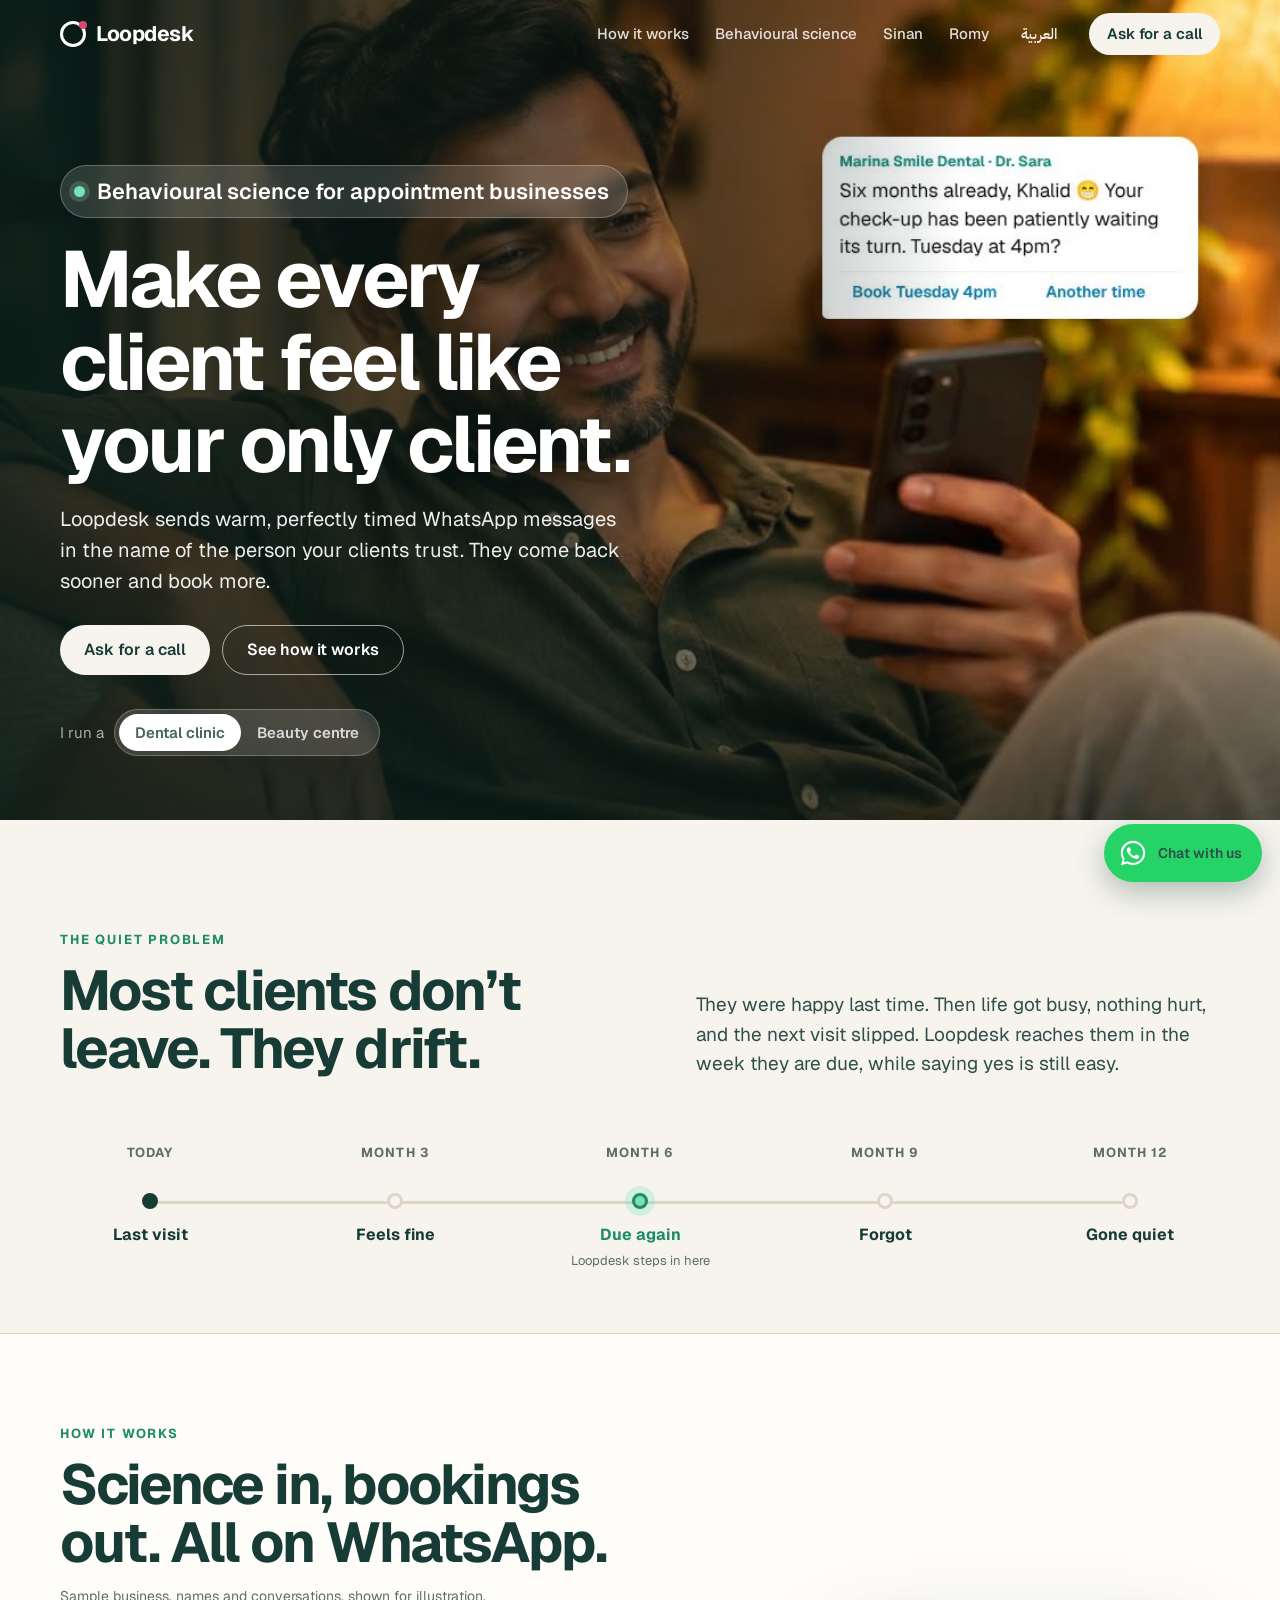
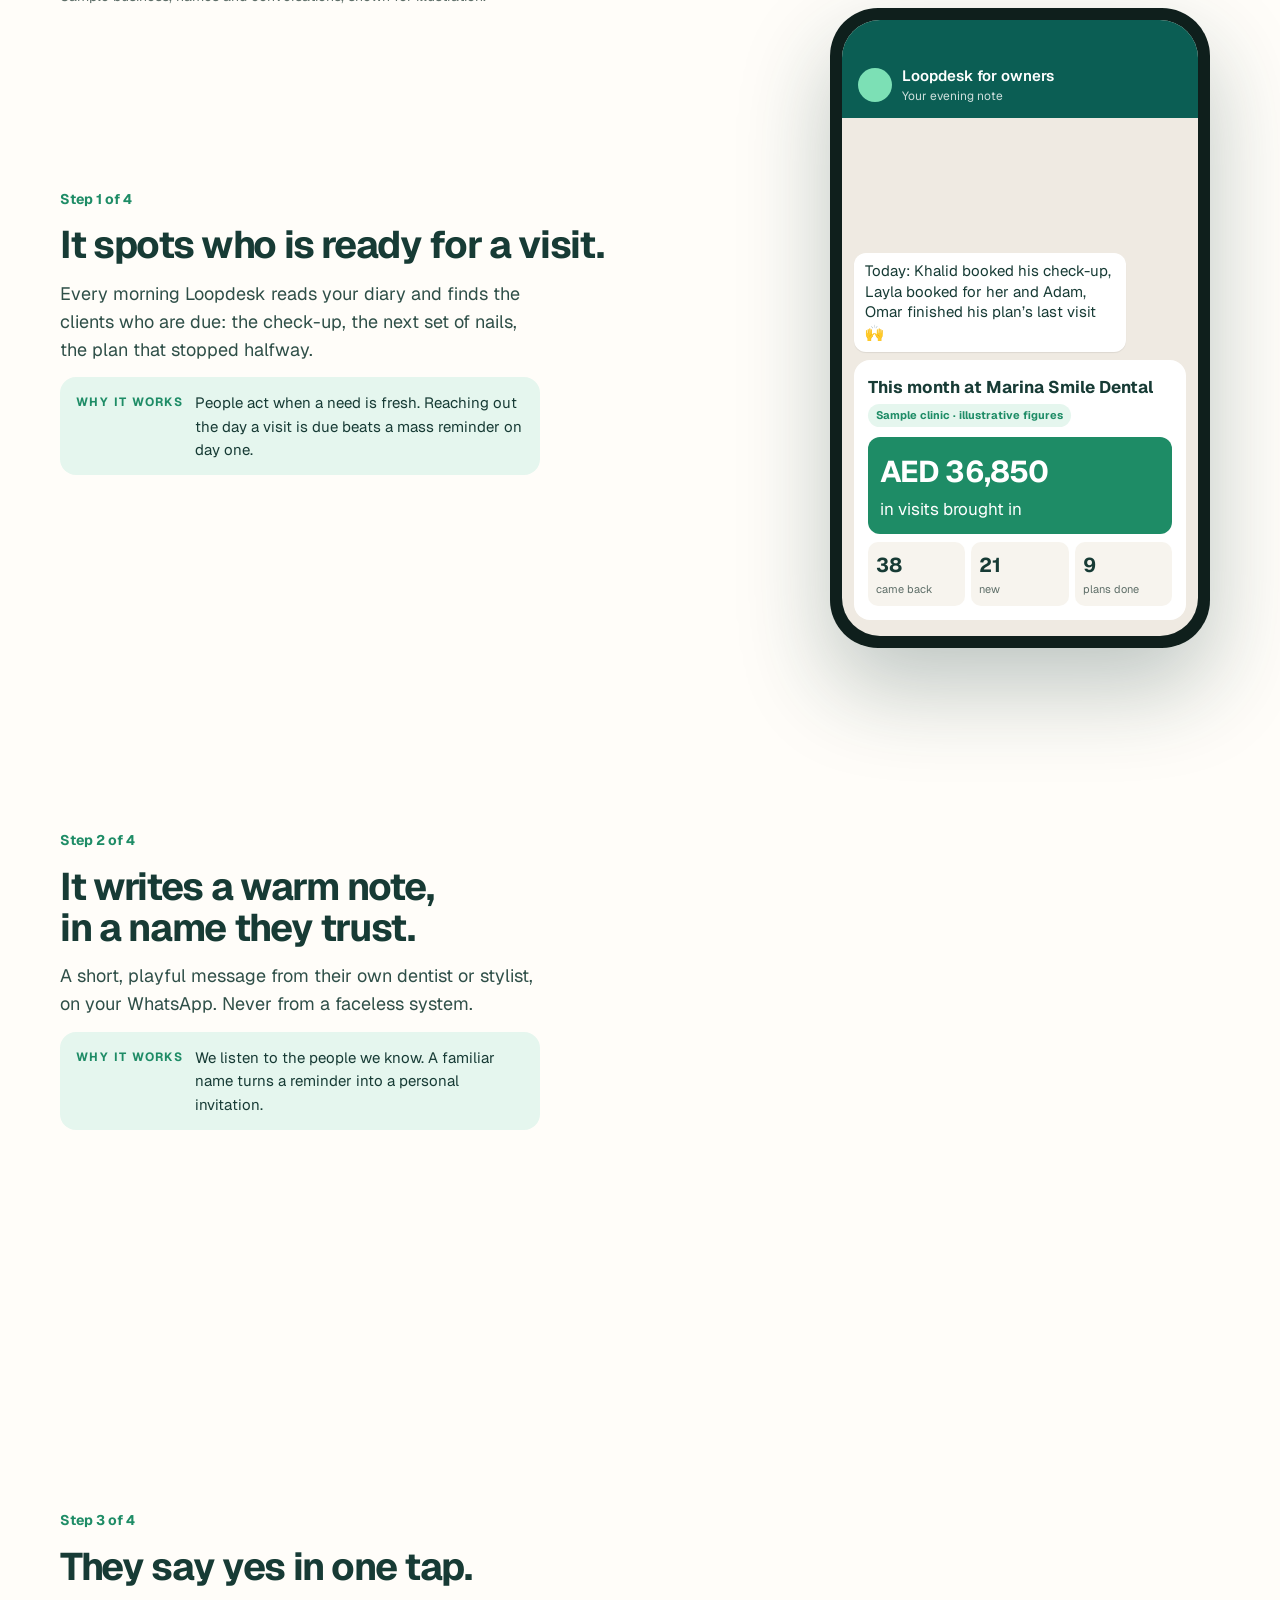
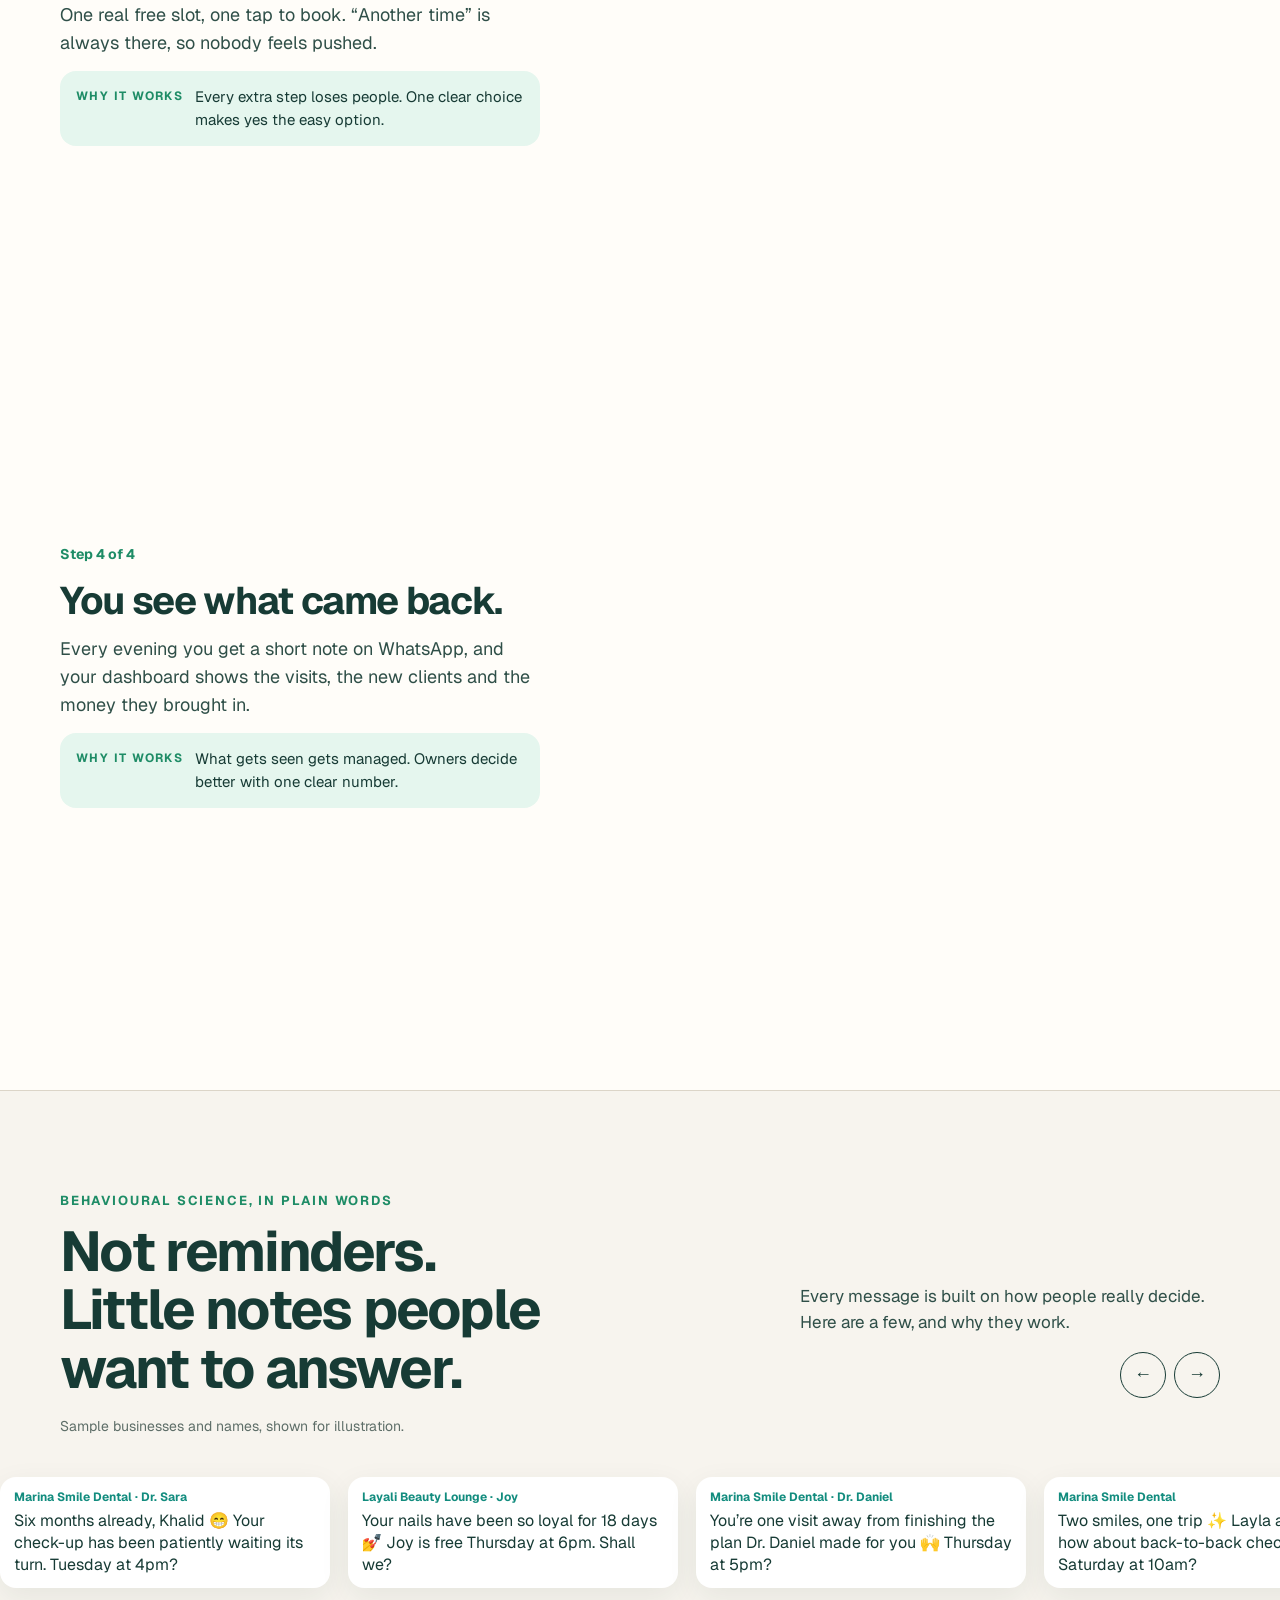
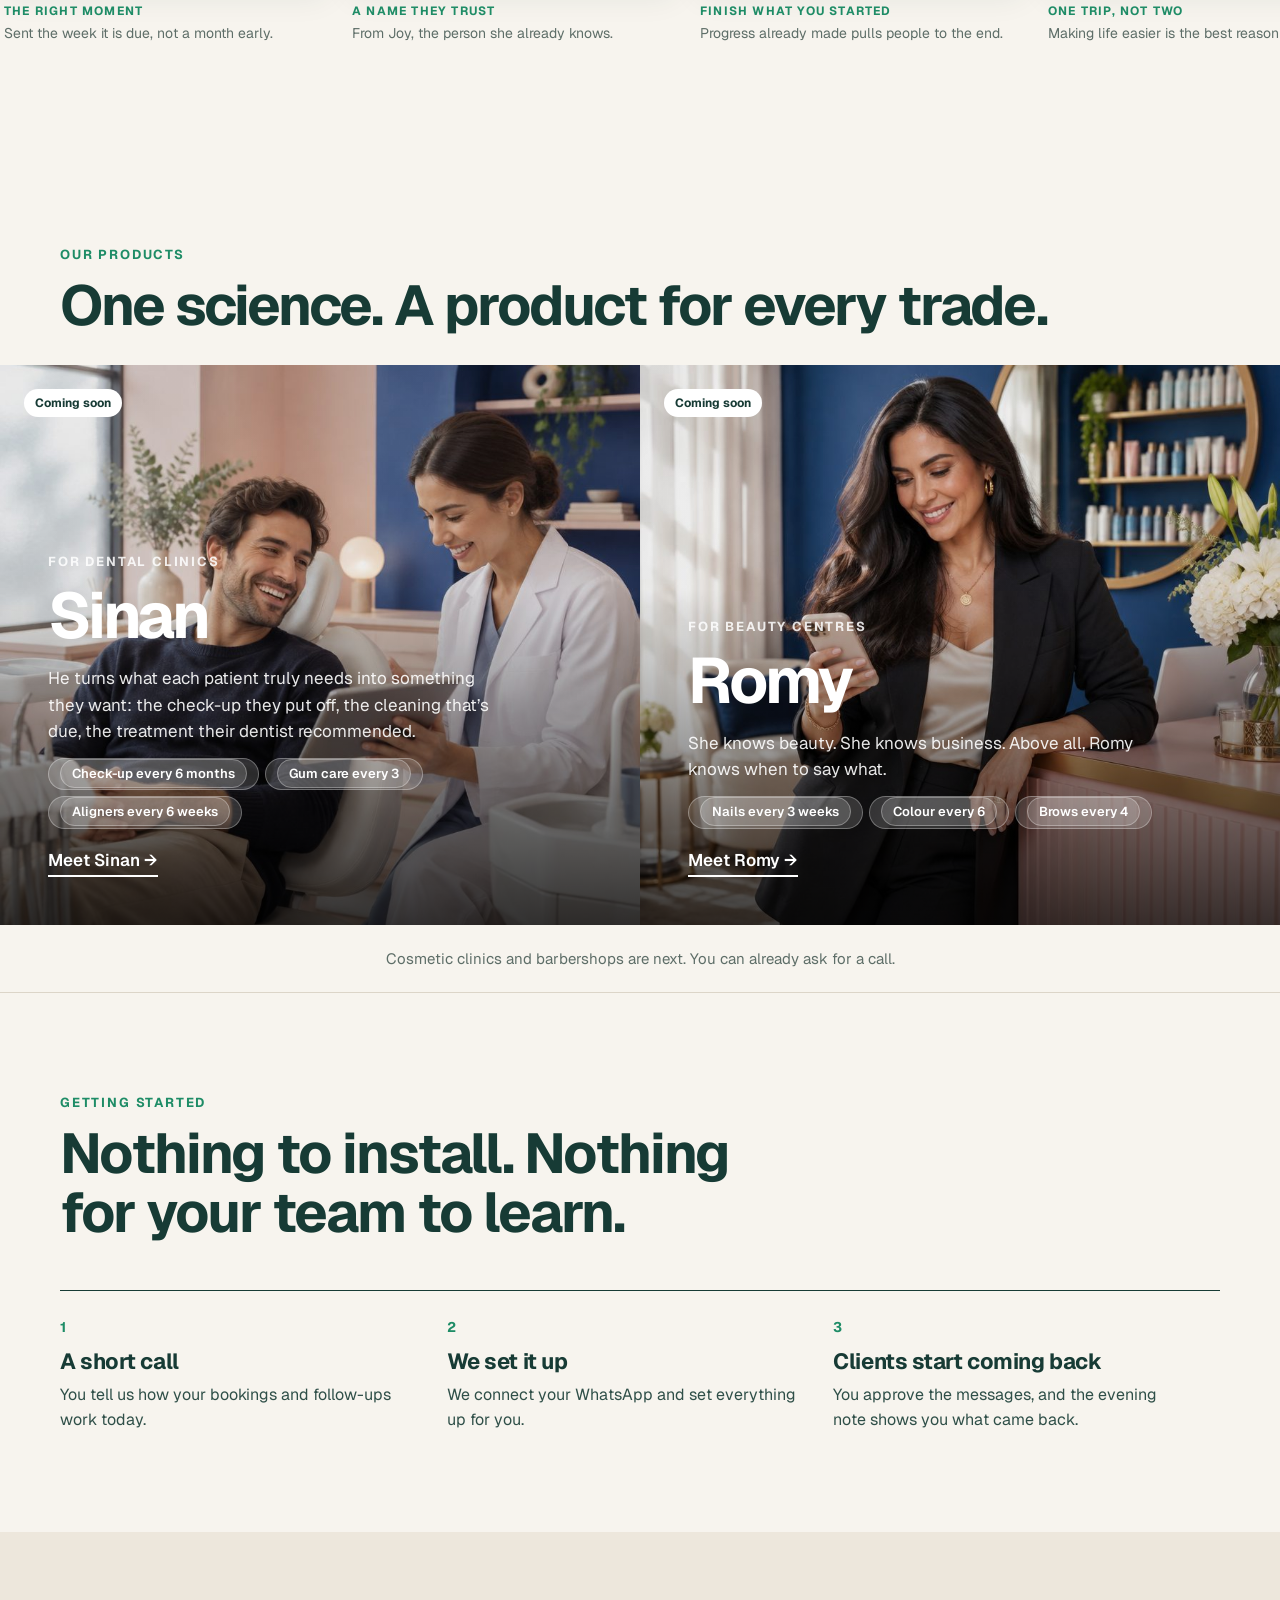
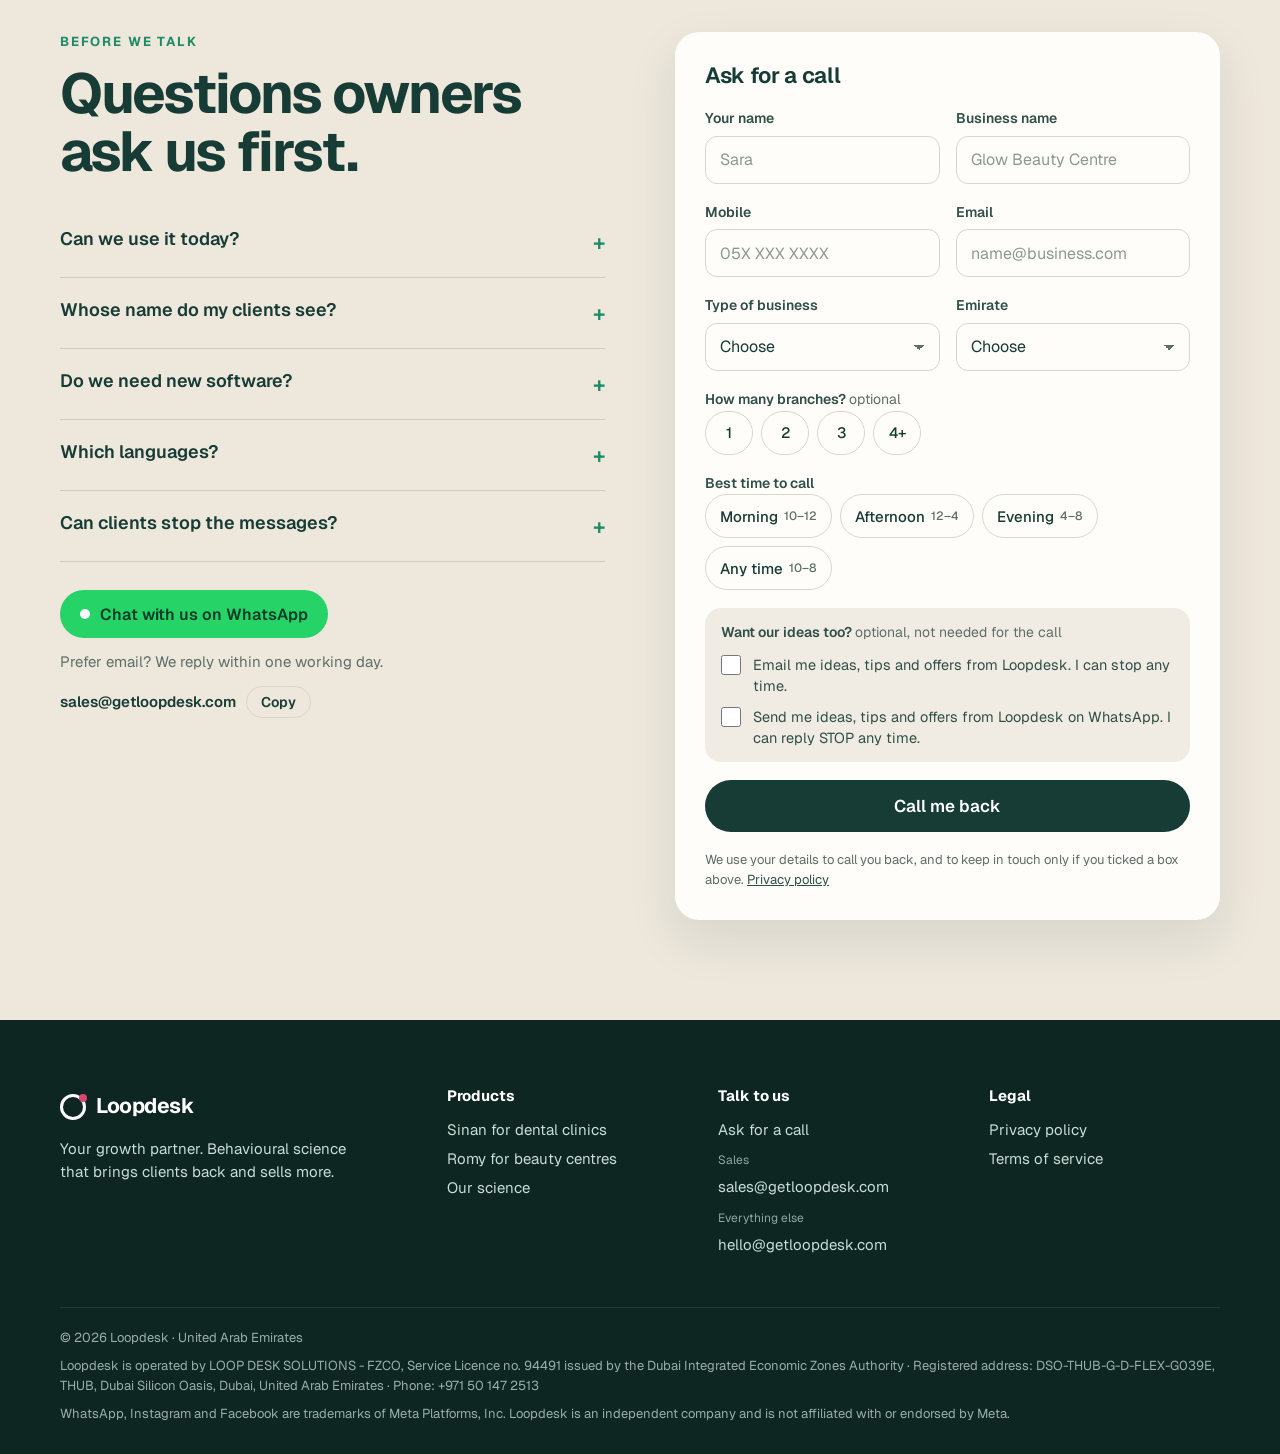
==== commit 59b64d06: "Rhythm and story messages in the playful, benefit-first voice Co-Authored-By: Claude Opus 5.5 <norep" ====
--- a/index.html
+++ b/index.html
@@ -52,7 +52,7 @@
 <section class="notes" id="science"><div class="w head"><div><div class="lab"><span class="en">Behavioural science, in plain words</span><span class="ar">علم السلوك، بكلمات بسيطة</span></div><h2 style="margin-top:12px;max-width:640px"><span class="en">Not reminders. Little notes people want to answer.</span><span class="ar">ليست تذكيرات، بل رسائل صغيرة يحبّ الناس الردّ عليها.</span></h2></div>
 <div class="side"><p><span class="en">Every message is built on how people really decide. Here are a few, and why they work.</span><span class="ar">كلّ رسالة مبنية على الطريقة التي يتّخذ بها الناس قراراتهم فعلًا. إليكم بعضها، ولماذا تنجح.</span></p><div class="arrows"><button type="button" data-d="-1" aria-label="Previous">←</button><button type="button" data-d="1" aria-label="Next">→</button></div></div></div>
 <p class="w eg"><span class="en">Sample businesses and names, shown for illustration.</span><span class="ar">أنشطة وأسماء نموذجية، للتوضيح فقط.</span></p>
-<div class="strip" tabindex="0" aria-label="Sample messages"><div class="note"><div class="m"><small><span class="en">Marina Smile Dental · Dr. Sara</span><span class="ar">مارينا سمايل للأسنان · د. سارة</span></small><span class="en">Six months already, Khalid 😁 Your check-up has been patiently waiting its turn. Tuesday at 4pm?</span><span class="ar">مرّت 6 أشهر يا خالد 😁 وفحصك الدوري ينتظر دوره بصبر. ما رأيك بالثلاثاء الساعة 4 عصرًا؟</span></div><div class="why"><b><span class="en">The right moment</span><span class="ar">اللحظة المناسبة</span></b><span class="en">Sent the week it is due, not a month early.</span><span class="ar">تُرسل في الأسبوع الذي يحين فيه الموعد، لا قبله بشهر.</span></div></div><div class="note"><div class="m"><small><span class="en">Layali Beauty Lounge · Joy</span><span class="ar">ليالي للتجميل · جوي</span></small><span class="en">Your nails have been so loyal for 18 days 💅 Joy is free Thursday at 6pm. Shall we?</span><span class="ar">أظافرك وفيّة لكِ منذ 18 يومًا 💅 جوي متاحة الخميس الساعة 6 مساءً. نحجز لكِ؟</span></div><div class="why"><b><span class="en">A name they trust</span><span class="ar">اسم يثقون به</span></b><span class="en">From Joy, the person she already knows.</span><span class="ar">من جوي، التي تعرفها العميلة أصلًا.</span></div></div><div class="note"><div class="m"><small><span class="en">Marina Smile Dental · Dr. Daniel</span><span class="ar">مارينا سمايل للأسنان · د. دانيال</span></small><span class="en">You’re one visit away from finishing the plan Dr. Daniel made for you 🙌 Thursday at 5pm?</span><span class="ar">بقيت زيارة واحدة فقط لتكتمل الخطة التي وضعها لك د. دانيال 🙌 ما رأيك بالخميس الساعة 5 مساءً؟</span></div><div class="why"><b><span class="en">Finish what you started</span><span class="ar">إكمال ما بدأناه</span></b><span class="en">Progress already made pulls people to the end.</span><span class="ar">التقدّم الذي تحقّق يشدّ الناس نحو خطّ النهاية.</span></div></div><div class="note"><div class="m"><small><span class="en">Marina Smile Dental</span><span class="ar">مارينا سمايل للأسنان</span></small><span class="en">Layla and Adam, you’re both due ✨ Back to back on Saturday at 10am?</span><span class="ar">ليلى وآدم، حان موعد فحصكما ✨ ما رأيكما بموعدين متتاليين يوم السبت الساعة 10 صباحًا؟</span></div><div class="why"><b><span class="en">One trip, not two</span><span class="ar">مشوار واحد بدل اثنين</span></b><span class="en">Making life easier is the best reason to say yes.</span><span class="ar">تسهيل الحياة أفضل سبب للموافقة.</span></div></div><div class="note"><div class="m"><small><span class="en">Layali Beauty Lounge · Dana</span><span class="ar">ليالي للتجميل · دانة</span></small><span class="en">Booked 🎉 While you’re with us, a 15-minute brow tidy with Dana?</span><span class="ar">تمّ الحجز 🎉 وبما أنّكِ عندنا، ما رأيك بتهذيب الحواجب مع دانة في 15 دقيقة؟</span></div><div class="why"><b><span class="en">At the happy moment</span><span class="ar">في لحظة الفرح</span></b><span class="en">One extra, offered right after a yes, never before.</span><span class="ar">إضافة واحدة تُعرض بعد الحجز مباشرةً، لا قبله أبدًا.</span></div></div><div class="note"><div class="m"><small><span class="en">Layali Beauty Lounge · Joy</span><span class="ar">ليالي للتجميل · جوي</span></small><span class="en">Fancy some time for you, Sophie? 💛 Joy has Saturday at 11am.</span><span class="ar">ما رأيك بوقت لنفسك يا صوفي؟ 💛 جوي متاحة السبت الساعة 11 صباحًا.</span></div><div class="why"><b><span class="en">No guilt</span><span class="ar">بلا لوم</span></b><span class="en">A warm invitation brings people back. Blame keeps them away.</span><span class="ar">الدعوة الدافئة تعيد الناس، واللوم يُبعدهم.</span></div></div></div></section>
+<div class="strip" tabindex="0" aria-label="Sample messages"><div class="note"><div class="m"><small><span class="en">Marina Smile Dental · Dr. Sara</span><span class="ar">مارينا سمايل للأسنان · د. سارة</span></small><span class="en">Six months already, Khalid 😁 Your check-up has been patiently waiting its turn. Tuesday at 4pm?</span><span class="ar">مرّت 6 أشهر يا خالد 😁 وفحصك الدوري ينتظر دوره بصبر. ما رأيك بالثلاثاء الساعة 4 عصرًا؟</span></div><div class="why"><b><span class="en">The right moment</span><span class="ar">اللحظة المناسبة</span></b><span class="en">Sent the week it is due, not a month early.</span><span class="ar">تُرسل في الأسبوع الذي يحين فيه الموعد، لا قبله بشهر.</span></div></div><div class="note"><div class="m"><small><span class="en">Layali Beauty Lounge · Joy</span><span class="ar">ليالي للتجميل · جوي</span></small><span class="en">Your nails have been so loyal for 18 days 💅 Joy is free Thursday at 6pm. Shall we?</span><span class="ar">أظافرك وفيّة لكِ منذ 18 يومًا 💅 جوي متاحة الخميس الساعة 6 مساءً. نحجز لكِ؟</span></div><div class="why"><b><span class="en">A name they trust</span><span class="ar">اسم يثقون به</span></b><span class="en">From Joy, the person she already knows.</span><span class="ar">من جوي، التي تعرفها العميلة أصلًا.</span></div></div><div class="note"><div class="m"><small><span class="en">Marina Smile Dental · Dr. Daniel</span><span class="ar">مارينا سمايل للأسنان · د. دانيال</span></small><span class="en">You’re one visit away from finishing the plan Dr. Daniel made for you 🙌 Thursday at 5pm?</span><span class="ar">بقيت زيارة واحدة فقط لتكتمل الخطة التي وضعها لك د. دانيال 🙌 ما رأيك بالخميس الساعة 5 مساءً؟</span></div><div class="why"><b><span class="en">Finish what you started</span><span class="ar">إكمال ما بدأناه</span></b><span class="en">Progress already made pulls people to the end.</span><span class="ar">التقدّم الذي تحقّق يشدّ الناس نحو خطّ النهاية.</span></div></div><div class="note"><div class="m"><small><span class="en">Marina Smile Dental</span><span class="ar">مارينا سمايل للأسنان</span></small><span class="en">Two smiles, one trip ✨ Layla and Adam, how about back-to-back check-ups on Saturday at 10am?</span><span class="ar">ابتسامتان ومشوار واحد ✨ ليلى وآدم، ما رأيكما بفحصين متتاليين يوم السبت الساعة 10 صباحًا؟</span></div><div class="why"><b><span class="en">One trip, not two</span><span class="ar">مشوار واحد بدل اثنين</span></b><span class="en">Making life easier is the best reason to say yes.</span><span class="ar">تسهيل الحياة أفضل سبب للموافقة.</span></div></div><div class="note"><div class="m"><small><span class="en">Layali Beauty Lounge · Dana</span><span class="ar">ليالي للتجميل · دانة</span></small><span class="en">Booked 🎉 While you’re with us, a 15-minute brow tidy with Dana?</span><span class="ar">تمّ الحجز 🎉 وبما أنّكِ عندنا، ما رأيك بتهذيب الحواجب مع دانة في 15 دقيقة؟</span></div><div class="why"><b><span class="en">At the happy moment</span><span class="ar">في لحظة الفرح</span></b><span class="en">One extra, offered right after a yes, never before.</span><span class="ar">إضافة واحدة تُعرض بعد الحجز مباشرةً، لا قبله أبدًا.</span></div></div><div class="note"><div class="m"><small><span class="en">Layali Beauty Lounge · Joy</span><span class="ar">ليالي للتجميل · جوي</span></small><span class="en">Fancy some time for you, Sophie? 💛 Joy has Saturday at 11am.</span><span class="ar">ما رأيك بوقت لنفسك يا صوفي؟ 💛 جوي متاحة السبت الساعة 11 صباحًا.</span></div><div class="why"><b><span class="en">No guilt</span><span class="ar">بلا لوم</span></b><span class="en">A warm invitation brings people back. Blame keeps them away.</span><span class="ar">الدعوة الدافئة تعيد الناس، واللوم يُبعدهم.</span></div></div></div></section>
 <section class="ours"><div class="w" style="padding-block:90px 30px"><div class="lab"><span class="en">Our products</span><span class="ar">منتجاتنا</span></div><h2 style="margin-top:12px"><span class="en">One science. A product for every trade.</span><span class="ar">علم واحد، ومنتج لكلّ مهنة.</span></h2></div>
 <div class="prods">
 <a class="prod" href="/sinan"><div class="ph" style="background-image:url(/img/dental.jpg)"></div><span class="soon"><span class="en">Coming soon</span><span class="ar">قريبًا</span></span><div class="in"><div class="tag"><span class="en">For dental clinics</span><span class="ar">لعيادات الأسنان</span></div><h3><span class="en">Sinan</span><span class="ar">سنان</span></h3><p><span class="en">He turns what each patient truly needs into something they want: the check-up they put off, the cleaning that’s due, the treatment their dentist recommended.</span><span class="ar">يحوّل ما يحتاجه كلّ مريض فعلًا إلى شيء يرغب فيه: الفحص الذي أجّله، والتنظيف الذي حان موعده، والعلاج الذي أوصى به طبيبه.</span></p><div class="rh"><span><span class="en">Check-up every 6 months</span><span class="ar">فحص كلّ 6 أشهر</span></span><span><span class="en">Gum care every 3</span><span class="ar">اللثة كلّ 3 أشهر</span></span><span><span class="en">Aligners every 6 weeks</span><span class="ar">التقويم كلّ 6 أسابيع</span></span></div><span class="go"><span class="en">Meet Sinan →</span><span class="ar">تعرّفوا على سنان ←</span></span></div></a>
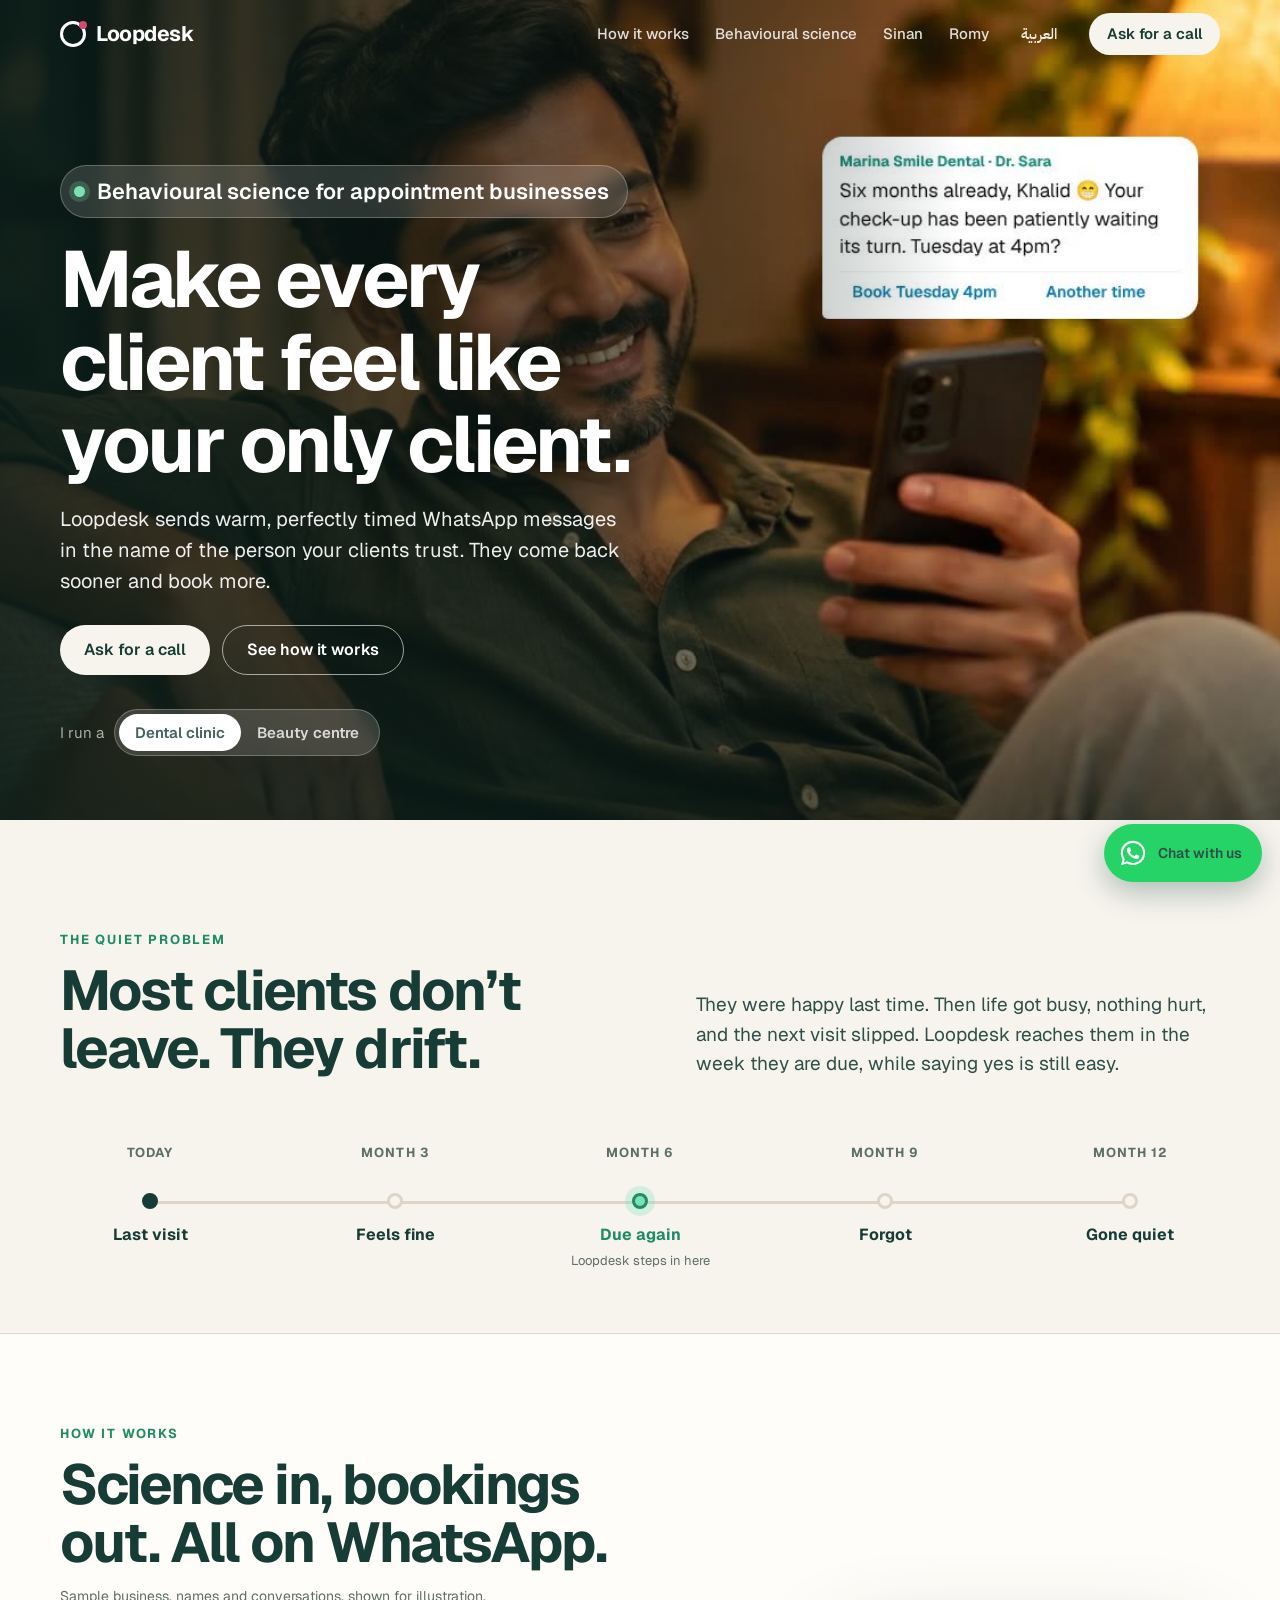
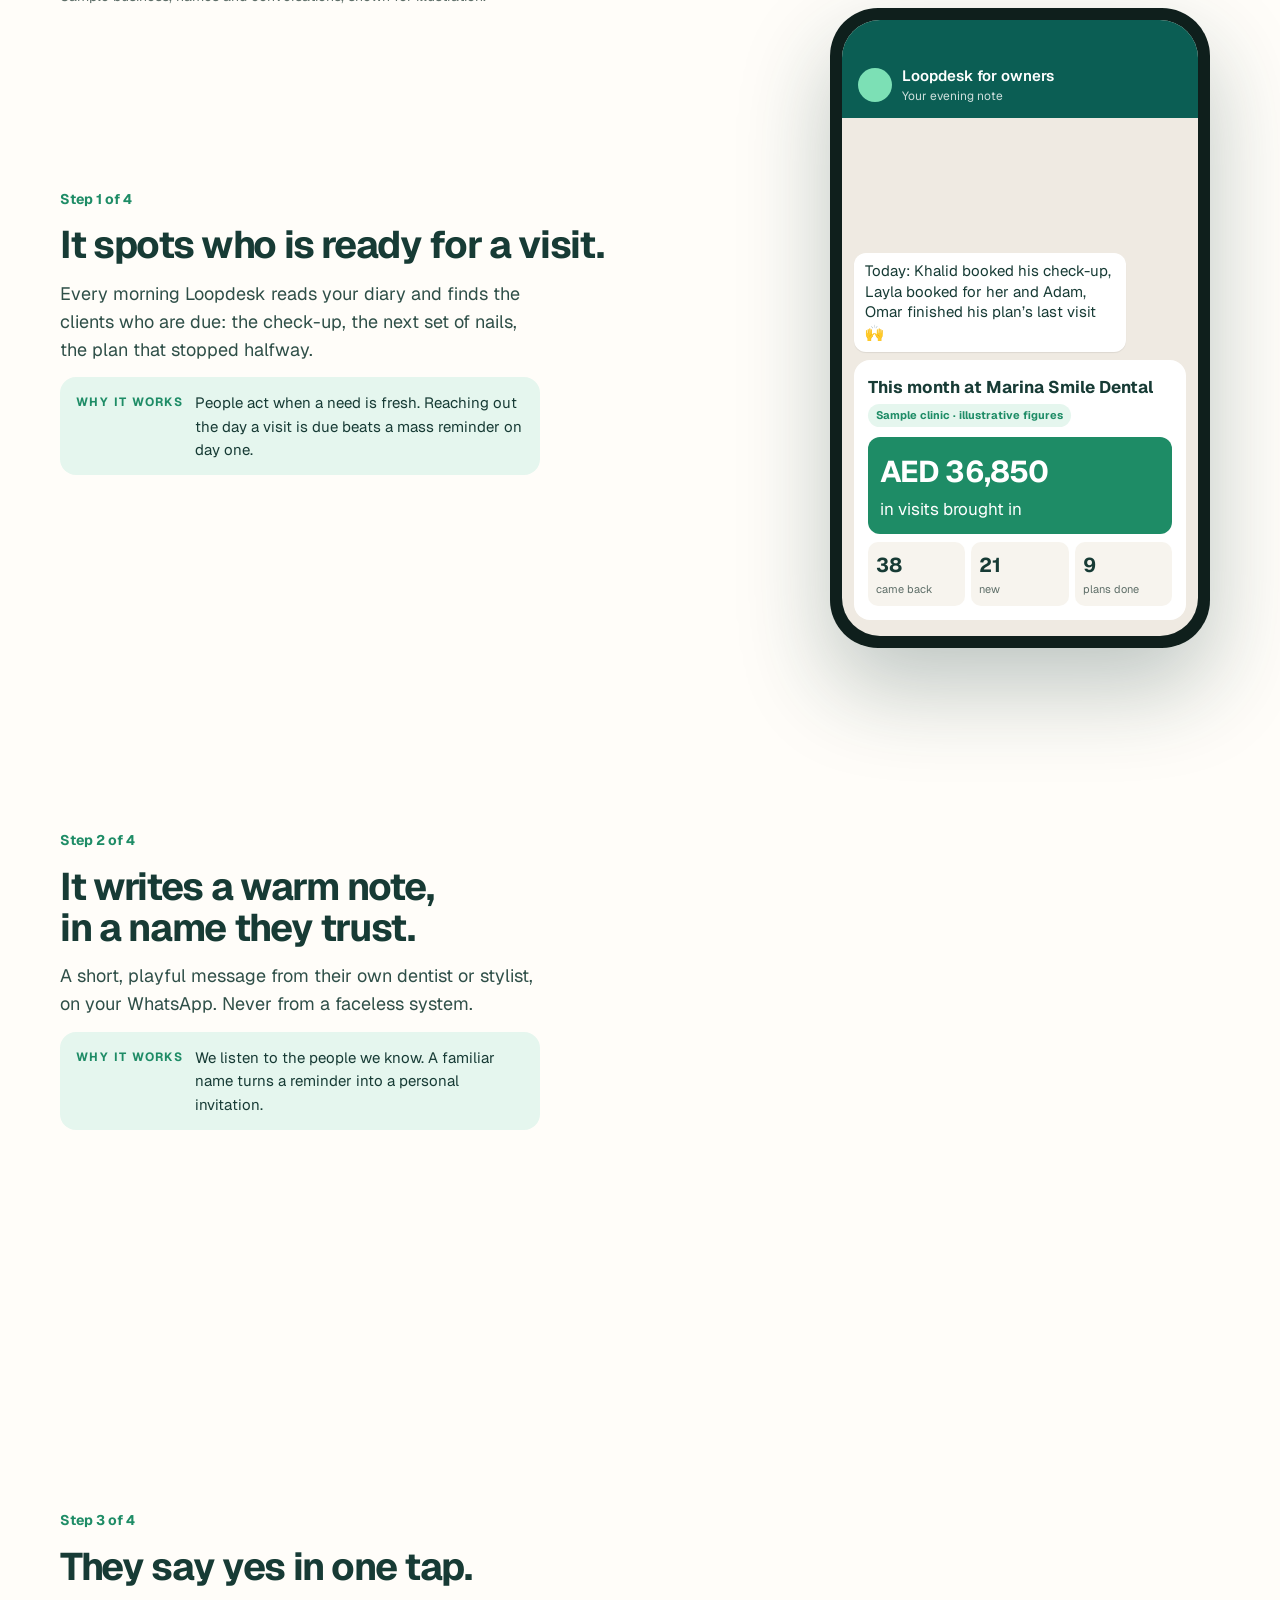
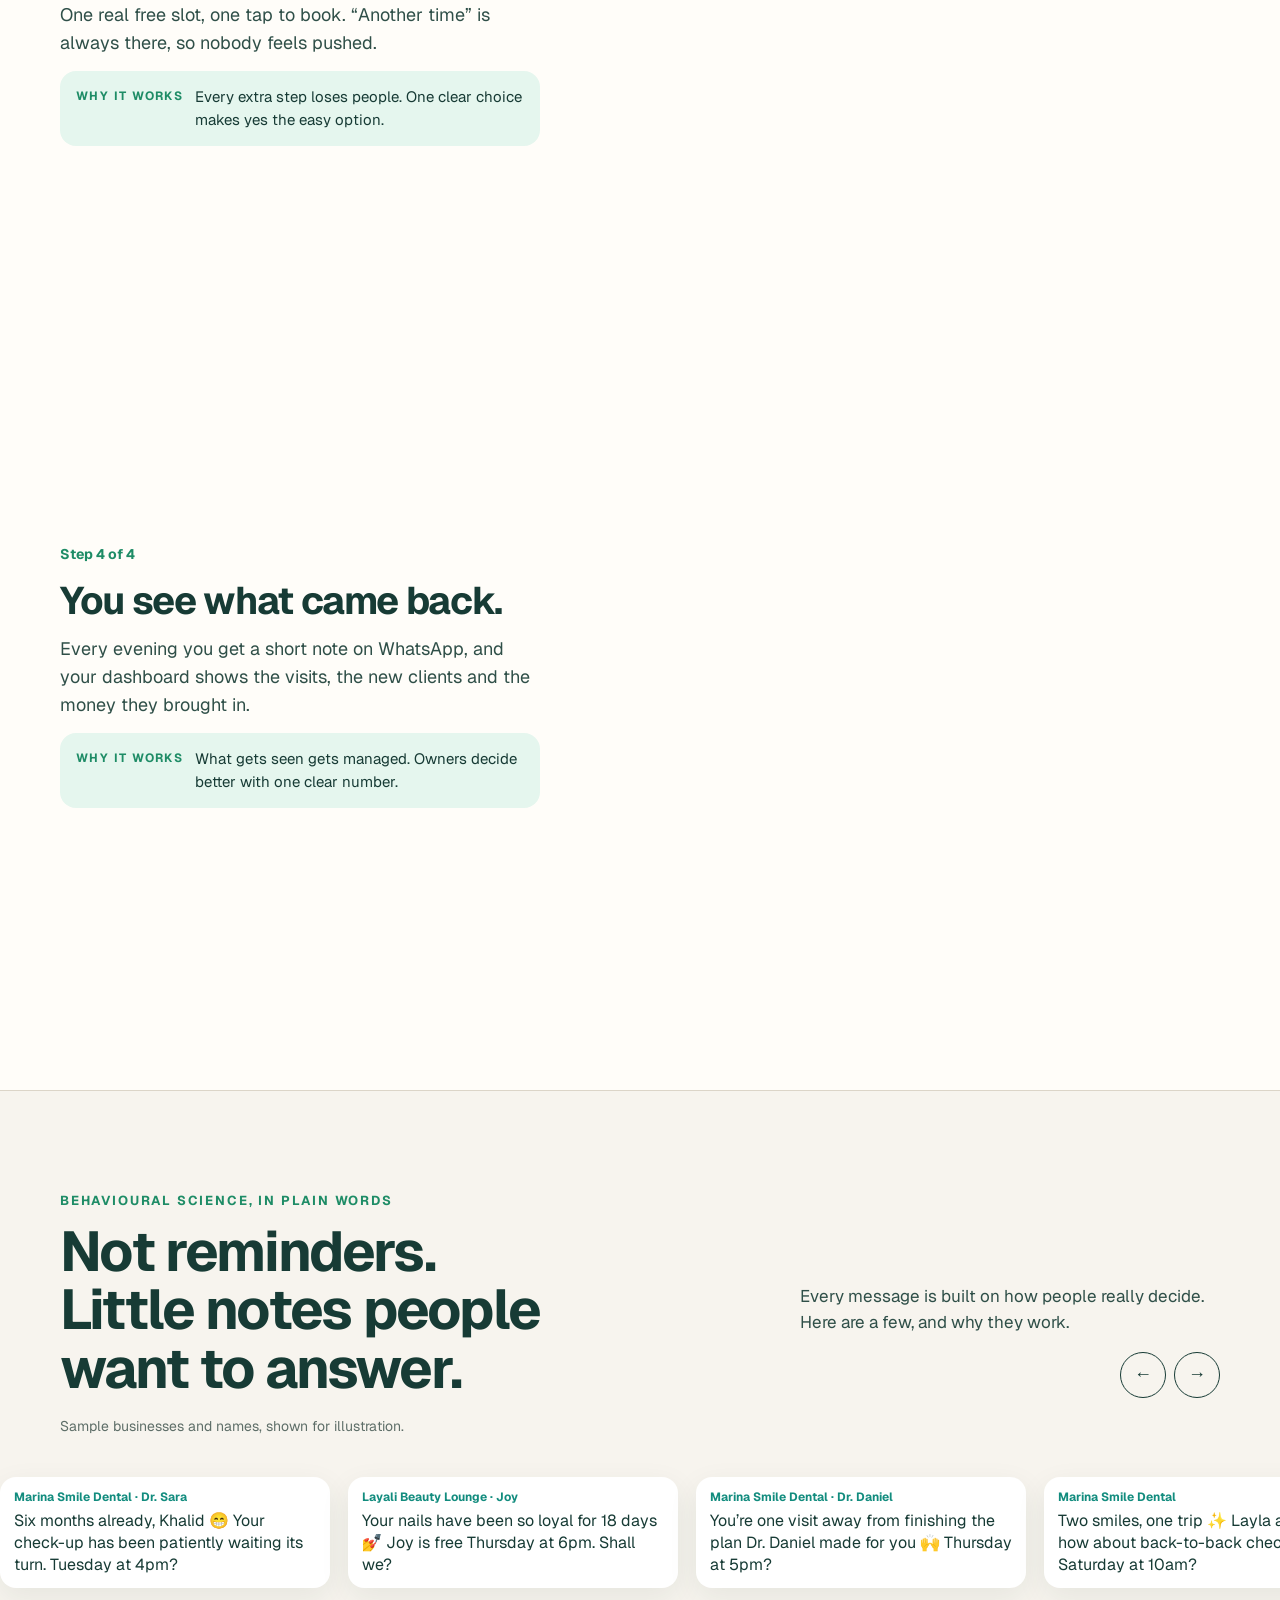
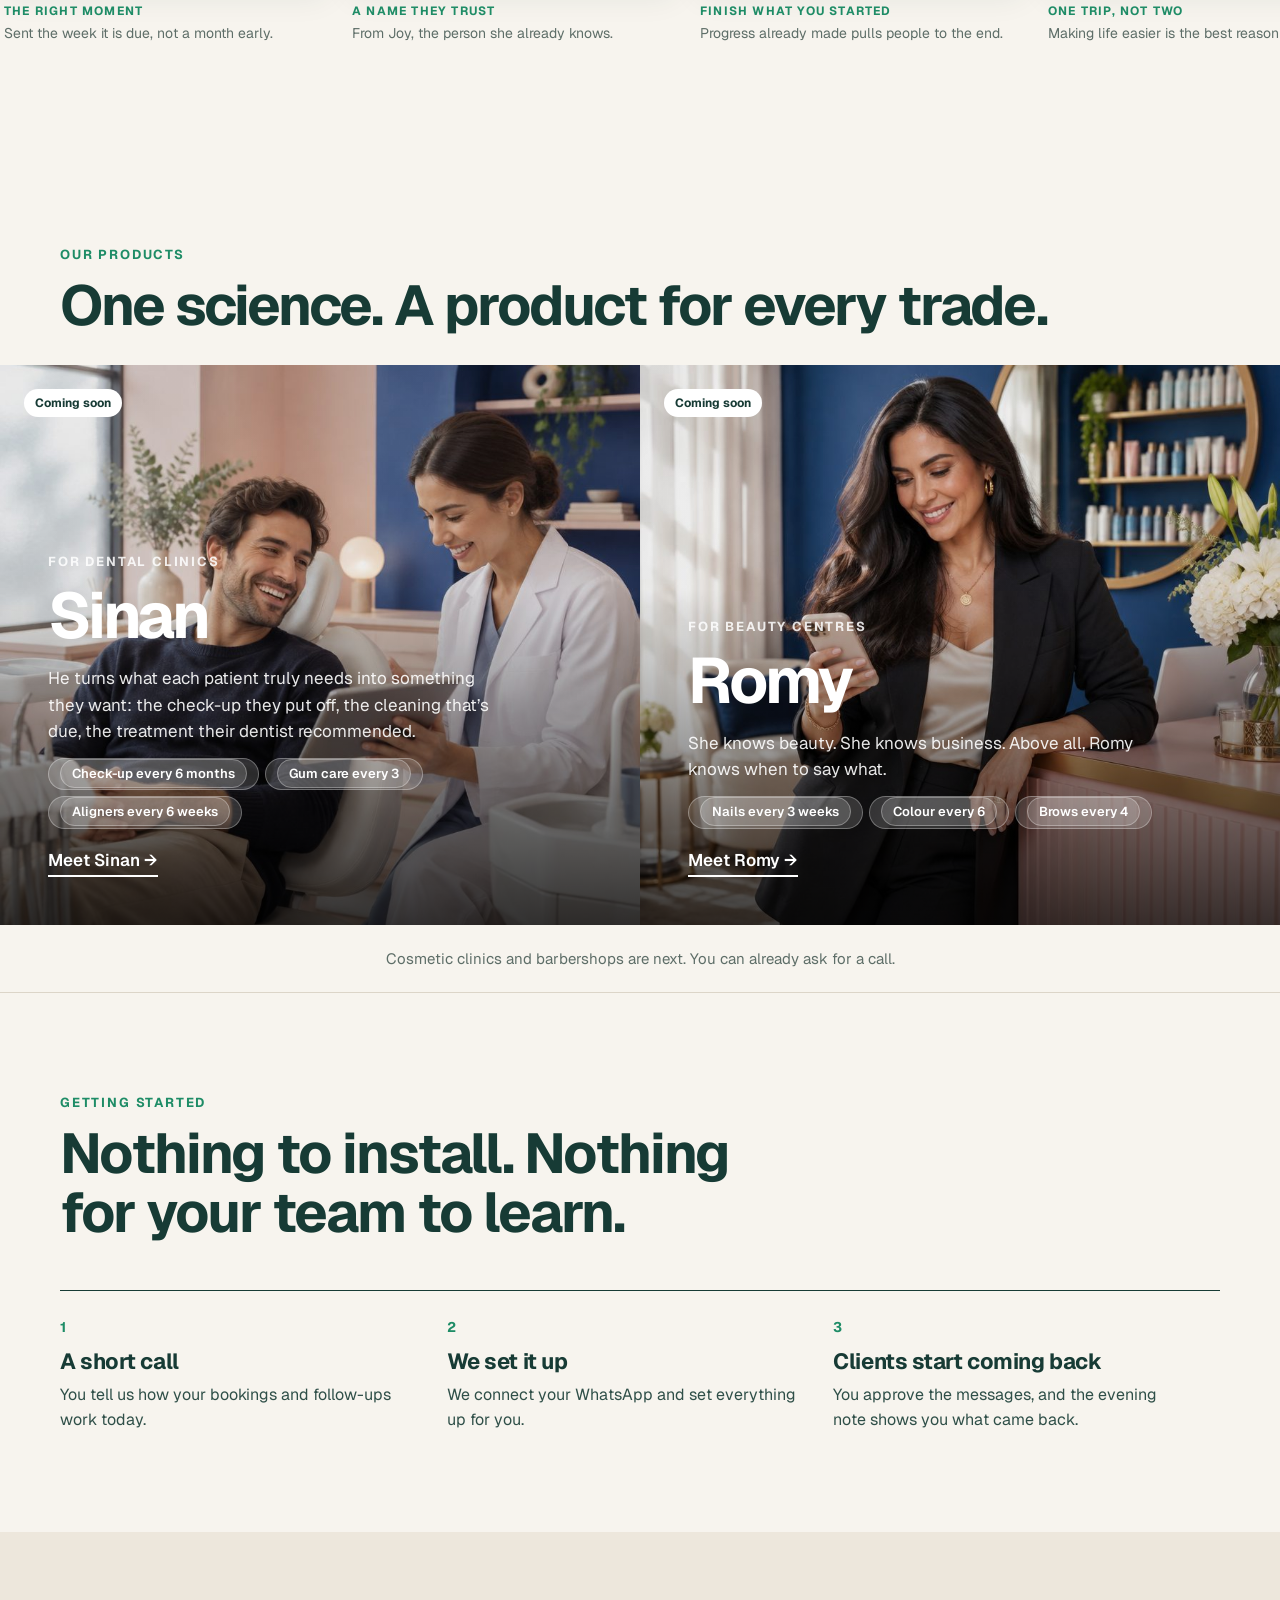
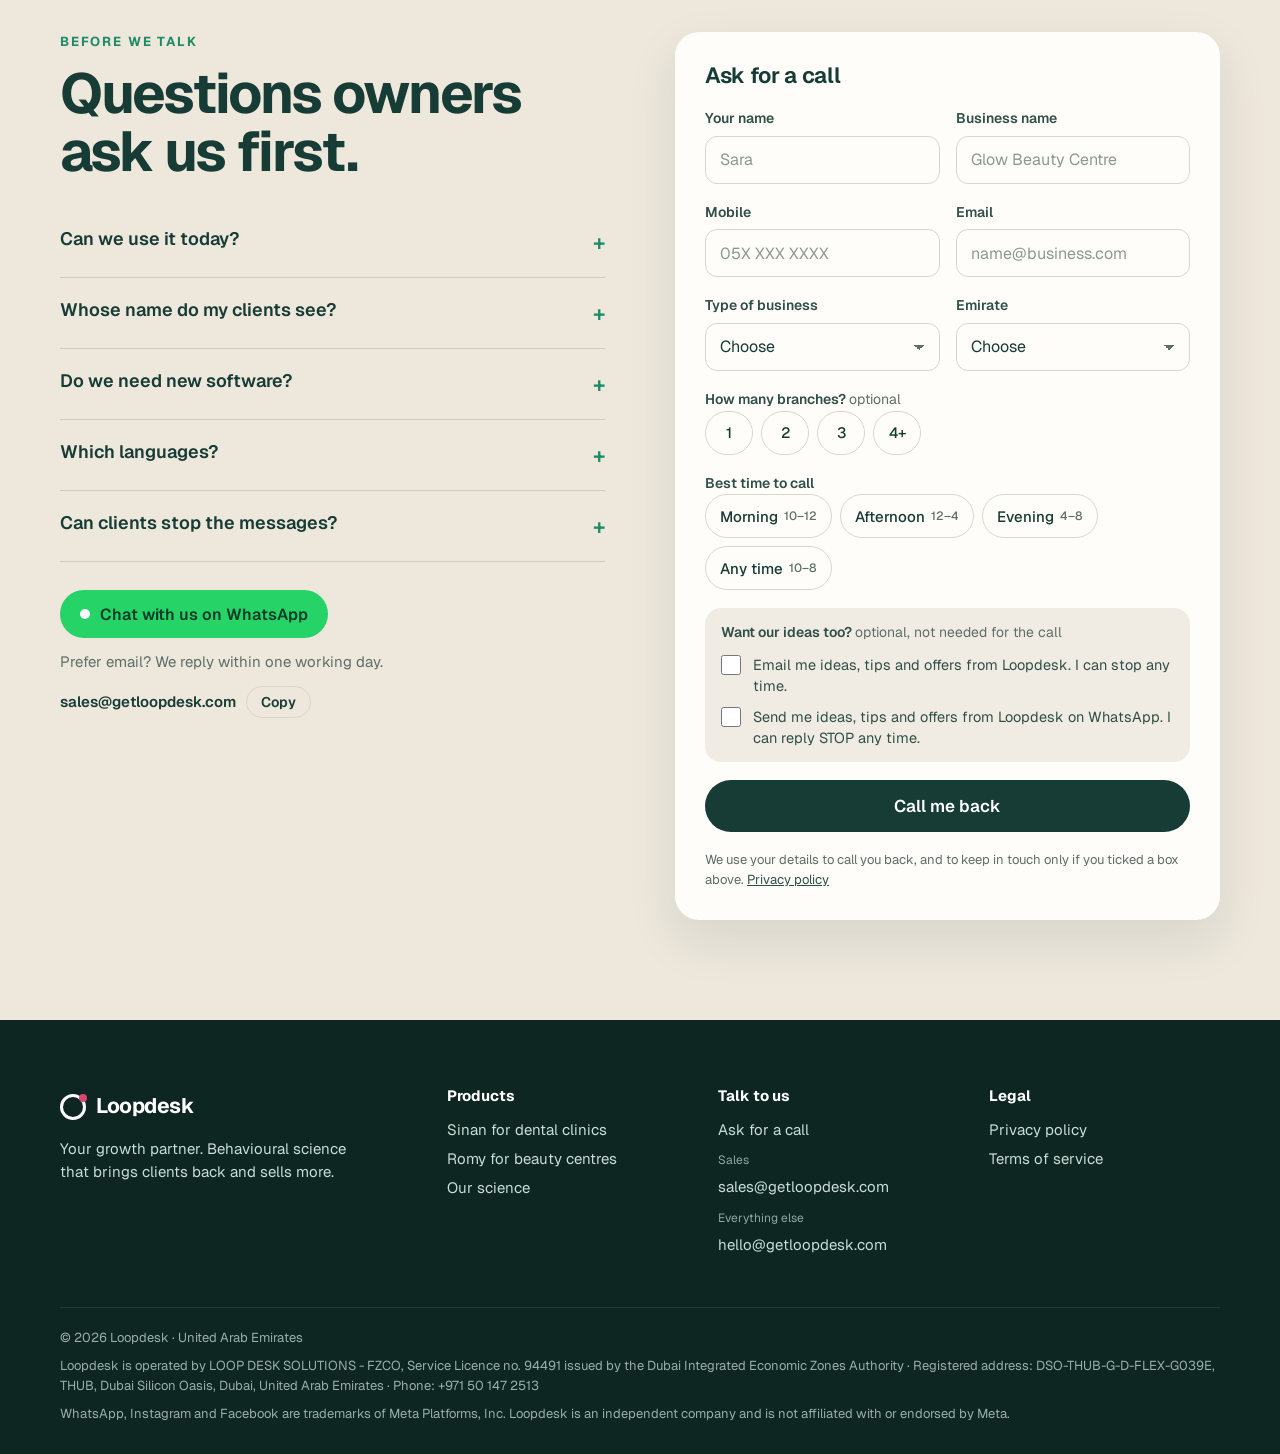
==== commit 91b714f5: "Vary check-up wording, fix sample patient count, plainer habit card Co-Authored-By: Claude Opus 5.5 " ====
--- a/index.html
+++ b/index.html
@@ -166,7 +166,7 @@
 </div></div></footer>
 <a class="ld-float" data-chat hidden href="#" target="_blank" rel="noopener" aria-label="WhatsApp"><svg viewBox="0 0 32 32" aria-hidden="true"><path fill="currentColor" d="M16 3C8.8 3 3 8.7 3 15.8c0 2.5.7 4.9 2 6.9L3.2 29l6.5-1.7c1.9 1 4.1 1.6 6.3 1.6 7.2 0 13-5.7 13-12.8S23.2 3 16 3zm0 23.6c-2 0-3.9-.5-5.5-1.5l-.4-.2-3.9 1 1-3.7-.3-.4c-1.1-1.7-1.7-3.7-1.7-5.8C5.2 9.9 10 5.2 16 5.2s10.8 4.7 10.8 10.6S22 26.6 16 26.6zm5.9-7.9c-.3-.2-1.9-.9-2.2-1-.3-.1-.5-.2-.7.2-.2.3-.8 1-1 1.2-.2.2-.4.2-.7.1-.3-.2-1.4-.5-2.6-1.6-1-.9-1.6-1.9-1.8-2.2-.2-.3 0-.5.1-.7l.5-.6c.2-.2.2-.4.3-.6.1-.2 0-.4 0-.6l-1-2.4c-.3-.6-.5-.5-.7-.5h-.6c-.2 0-.6.1-.9.4-.3.3-1.1 1.1-1.1 2.7s1.2 3.2 1.3 3.4c.2.2 2.3 3.5 5.6 4.9 2.8 1.1 3.3.9 3.9.8.6-.1 1.9-.8 2.2-1.5.3-.7.3-1.4.2-1.5-.1-.2-.3-.3-.6-.4z"/></svg><span class="lbl"><span class="en">Chat with us</span><span class="ar">تحدّثوا معنا</span></span></a>
 <div class="mcta"><a class="btn b-ink" href="#talk"><span class="en">Ask for a call</span><span class="ar">اطلبوا اتصالًا</span></a></div>
-<script>window.STORY={"en": {"dental": [{"who": "Marina Smile Dental", "sub": "Today’s diary", "html": "<div class=\"diary\"><div class=\"r\"><span>Khalid · last check-up 6 months ago<\/span><span class=\"due\">Due now<\/span><\/div><div class=\"r\"><span>Layla and Adam · both due<\/span><span class=\"due\">Due now<\/span><\/div><div class=\"r\"><span>Omar · plan, 1 visit left<\/span><span class=\"due\">Due now<\/span><\/div><div class=\"r\"><span>Sara · cleaning<\/span><span class=\"\">Booked ✓<\/span><\/div><\/div><div class=\"sys\">Loopdesk found 3 patients ready for a visit<\/div>"}, {"who": "Marina Smile Dental", "html": "<div class=\"m\"><small>Dr. Sara<\/small>Six months already, Khalid 😁 Your check-up has been patiently waiting its turn. Tuesday at 4pm?<span class=\"ch\">Book Tuesday 4pm<\/span><span class=\"ch\">Another time<\/span><\/div>"}, {"who": "Marina Smile Dental", "html": "<div class=\"m\">Six months already, Khalid 😁 Your check-up has been patiently waiting its turn. Tuesday at 4pm?<span class=\"ch\">Book Tuesday 4pm<\/span><span class=\"ch\">Another time<\/span><\/div><div class=\"m me\">Book Tuesday 4pm<\/div><div class=\"m\">It’s a date, Khalid 🎉 Tuesday at 4pm with Dr. Sara.<\/div><div class=\"sys\">Added to your diary<\/div>"}, {"who": "Loopdesk for owners", "sub": "Your evening note", "html": "<div class=\"m\">Today: Khalid booked his check-up, Layla booked for her and Adam, Omar finished his plan’s last visit 🙌<\/div><div class=\"dashm\"><b>This month at Marina Smile Dental<\/b><br><span class=\"s\">Sample clinic · illustrative figures<\/span><div class=\"big\"><b>AED 36,850<\/b>in visits brought in<\/div><div class=\"t\"><div><b>38<\/b>came back<\/div><div><b>21<\/b>new<\/div><div><b>9<\/b>plans done<\/div><\/div><\/div>"}], "beauty": [{"who": "Layali Beauty Lounge", "sub": "Today’s diary", "html": "<div class=\"diary\"><div class=\"r\"><span>Priya · gel nails 18 days ago<\/span><span class=\"due\">Due now<\/span><\/div><div class=\"r\"><span>Sophie · colour 6 weeks ago<\/span><span class=\"due\">Due now<\/span><\/div><div class=\"r\"><span>Maya · no visit in 3 months<\/span><span class=\"due\">Welcome back<\/span><\/div><div class=\"r\"><span>Dana · blow-dry<\/span><span class=\"\">Booked ✓<\/span><\/div><\/div><div class=\"sys\">Loopdesk found 3 clients ready for a visit<\/div>"}, {"who": "Layali Beauty Lounge", "html": "<div class=\"m\"><small>Joy<\/small>Your nails have been so loyal for 18 days 💅 Joy is free Thursday at 6pm. Shall we?<span class=\"ch\">Book Thursday 6pm<\/span><span class=\"ch\">Another time<\/span><\/div>"}, {"who": "Layali Beauty Lounge", "html": "<div class=\"m\">Your nails have been so loyal for 18 days 💅 Joy is free Thursday at 6pm. Shall we?<span class=\"ch\">Book Thursday 6pm<\/span><span class=\"ch\">Another time<\/span><\/div><div class=\"m me\">Book Thursday 6pm<\/div><div class=\"m\">It’s a date, Priya 🎉 Thursday at 6pm with Joy.<\/div><div class=\"sys\">Added to your diary<\/div>"}, {"who": "Loopdesk for owners", "sub": "Your evening note", "html": "<div class=\"m\">Today: Priya booked her nails, Sophie added brows to Saturday, Maya is back after 3 months 💛<\/div><div class=\"dashm\"><b>This month at Layali Beauty Lounge<\/b><br><span class=\"s\">Sample centre · illustrative figures<\/span><div class=\"big\"><b>AED 28,400<\/b>in visits brought in<\/div><div class=\"t\"><div><b>46<\/b>came back<\/div><div><b>31<\/b>extras<\/div><div><b>12<\/b>welcomed<\/div><\/div><\/div>"}]}, "ar": {"dental": [{"who": "مارينا سمايل للأسنان", "sub": "جدول اليوم", "html": "<div class=\"diary\"><div class=\"r\"><span>خالد · آخر فحص قبل 6 أشهر<\/span><span class=\"due\">حان الموعد<\/span><\/div><div class=\"r\"><span>ليلى وآدم · كلاهما<\/span><span class=\"due\">حان الموعد<\/span><\/div><div class=\"r\"><span>عمر · بقيت زيارة من خطته<\/span><span class=\"due\">حان الموعد<\/span><\/div><div class=\"r\"><span>سارة · تنظيف<\/span><span class=\"\">محجوز ✓<\/span><\/div><\/div><div class=\"sys\">وجدت Loopdesk ثلاثة مرضى حان موعد زيارتهم<\/div>"}, {"who": "مارينا سمايل للأسنان", "html": "<div class=\"m\"><small>د. سارة<\/small>مرّت 6 أشهر يا خالد 😁 وفحصك الدوري ينتظر دوره بصبر. ما رأيك بالثلاثاء الساعة 4 عصرًا؟<span class=\"ch\">احجز الثلاثاء 4 عصرًا<\/span><span class=\"ch\">وقت آخر<\/span><\/div>"}, {"who": "مارينا سمايل للأسنان", "html": "<div class=\"m\">مرّت 6 أشهر يا خالد 😁 وفحصك الدوري ينتظر دوره بصبر. ما رأيك بالثلاثاء الساعة 4 عصرًا؟<span class=\"ch\">احجز الثلاثاء 4 عصرًا<\/span><span class=\"ch\">وقت آخر<\/span><\/div><div class=\"m me\">احجز الثلاثاء 4 عصرًا<\/div><div class=\"m\">تمّ يا خالد 🎉 موعدك الثلاثاء الساعة 4 عصرًا مع د. سارة.<\/div><div class=\"sys\">أُضيف إلى جدول المواعيد<\/div>"}, {"who": "Loopdesk لأصحاب الأعمال", "sub": "رسالتكم المسائية", "html": "<div class=\"m\">اليوم: حجز خالد فحصه الدوري، وحجزت ليلى لها ولآدم، وأنهى عمر آخر زيارة في خطته 🙌<\/div><div class=\"dashm\"><b>هذا الشهر في مارينا سمايل للأسنان<\/b><br><span class=\"s\">عيادة نموذجية · أرقام توضيحية<\/span><div class=\"big\"><b>36,850 درهم<\/b>قيمة الزيارات التي عادت<\/div><div class=\"t\"><div><b>38<\/b>عادوا<\/div><div><b>21<\/b>جدد<\/div><div><b>9<\/b>خطط اكتملت<\/div><\/div><\/div>"}], "beauty": [{"who": "ليالي للتجميل", "sub": "جدول اليوم", "html": "<div class=\"diary\"><div class=\"r\"><span>بريا · أظافر جل قبل 18 يومًا<\/span><span class=\"due\">حان الموعد<\/span><\/div><div class=\"r\"><span>صوفي · صبغة قبل 6 أسابيع<\/span><span class=\"due\">حان الموعد<\/span><\/div><div class=\"r\"><span>مايا · لا زيارة منذ 3 أشهر<\/span><span class=\"due\">أهلًا بعودتها<\/span><\/div><div class=\"r\"><span>دانة · تصفيف<\/span><span class=\"\">محجوز ✓<\/span><\/div><\/div><div class=\"sys\">وجدت Loopdesk ثلاث عميلات حان موعد زيارتهنّ<\/div>"}, {"who": "ليالي للتجميل", "html": "<div class=\"m\"><small>جوي<\/small>أظافرك وفيّة لكِ منذ 18 يومًا 💅 جوي متاحة الخميس الساعة 6 مساءً. نحجز لكِ؟<span class=\"ch\">احجزي الخميس 6 مساءً<\/span><span class=\"ch\">وقت آخر<\/span><\/div>"}, {"who": "ليالي للتجميل", "html": "<div class=\"m\">أظافرك وفيّة لكِ منذ 18 يومًا 💅 جوي متاحة الخميس الساعة 6 مساءً. نحجز لكِ؟<span class=\"ch\">احجزي الخميس 6 مساءً<\/span><span class=\"ch\">وقت آخر<\/span><\/div><div class=\"m me\">احجزي الخميس 6 مساءً<\/div><div class=\"m\">تمّ يا بريا 🎉 موعدك الخميس الساعة 6 مساءً مع جوي.<\/div><div class=\"sys\">أُضيف إلى جدول المواعيد<\/div>"}, {"who": "Loopdesk لأصحاب الأعمال", "sub": "رسالتكم المسائية", "html": "<div class=\"m\">اليوم: حجزت بريا موعد أظافرها، وأضافت صوفي الحواجب إلى موعد السبت، وعادت مايا بعد 3 أشهر 💛<\/div><div class=\"dashm\"><b>هذا الشهر في ليالي للتجميل<\/b><br><span class=\"s\">مركز نموذجي · أرقام توضيحية<\/span><div class=\"big\"><b>28,400 درهم<\/b>قيمة الزيارات التي عادت<\/div><div class=\"t\"><div><b>46<\/b>عادت<\/div><div><b>31<\/b>إضافات<\/div><div><b>12<\/b>رجعت بعد غياب<\/div><\/div><\/div>"}]}};</script>
+<script>window.STORY={"en": {"dental": [{"who": "Marina Smile Dental", "sub": "Today’s diary", "html": "<div class=\"diary\"><div class=\"r\"><span>Khalid · last check-up 6 months ago<\/span><span class=\"due\">Due now<\/span><\/div><div class=\"r\"><span>Layla and Adam · both due<\/span><span class=\"due\">Due now<\/span><\/div><div class=\"r\"><span>Omar · plan, 1 visit left<\/span><span class=\"due\">Due now<\/span><\/div><div class=\"r\"><span>Sara · cleaning<\/span><span class=\"\">Booked ✓<\/span><\/div><\/div><div class=\"sys\">Loopdesk found 4 patients ready for a visit<\/div>"}, {"who": "Marina Smile Dental", "html": "<div class=\"m\"><small>Dr. Sara<\/small>Six months already, Khalid 😁 Your check-up has been patiently waiting its turn. Tuesday at 4pm?<span class=\"ch\">Book Tuesday 4pm<\/span><span class=\"ch\">Another time<\/span><\/div>"}, {"who": "Marina Smile Dental", "html": "<div class=\"m\">Six months already, Khalid 😁 Your check-up has been patiently waiting its turn. Tuesday at 4pm?<span class=\"ch\">Book Tuesday 4pm<\/span><span class=\"ch\">Another time<\/span><\/div><div class=\"m me\">Book Tuesday 4pm<\/div><div class=\"m\">It’s a date, Khalid 🎉 Tuesday at 4pm with Dr. Sara.<\/div><div class=\"sys\">Added to your diary<\/div>"}, {"who": "Loopdesk for owners", "sub": "Your evening note", "html": "<div class=\"m\">Today: Khalid booked his check-up, Layla booked for her and Adam, Omar finished his plan’s last visit 🙌<\/div><div class=\"dashm\"><b>This month at Marina Smile Dental<\/b><br><span class=\"s\">Sample clinic · illustrative figures<\/span><div class=\"big\"><b>AED 36,850<\/b>in visits brought in<\/div><div class=\"t\"><div><b>38<\/b>came back<\/div><div><b>21<\/b>new<\/div><div><b>9<\/b>plans done<\/div><\/div><\/div>"}], "beauty": [{"who": "Layali Beauty Lounge", "sub": "Today’s diary", "html": "<div class=\"diary\"><div class=\"r\"><span>Priya · gel nails 18 days ago<\/span><span class=\"due\">Due now<\/span><\/div><div class=\"r\"><span>Sophie · colour 6 weeks ago<\/span><span class=\"due\">Due now<\/span><\/div><div class=\"r\"><span>Maya · no visit in 3 months<\/span><span class=\"due\">Welcome back<\/span><\/div><div class=\"r\"><span>Dana · blow-dry<\/span><span class=\"\">Booked ✓<\/span><\/div><\/div><div class=\"sys\">Loopdesk found 3 clients ready for a visit<\/div>"}, {"who": "Layali Beauty Lounge", "html": "<div class=\"m\"><small>Joy<\/small>Your nails have been so loyal for 18 days 💅 Joy is free Thursday at 6pm. Shall we?<span class=\"ch\">Book Thursday 6pm<\/span><span class=\"ch\">Another time<\/span><\/div>"}, {"who": "Layali Beauty Lounge", "html": "<div class=\"m\">Your nails have been so loyal for 18 days 💅 Joy is free Thursday at 6pm. Shall we?<span class=\"ch\">Book Thursday 6pm<\/span><span class=\"ch\">Another time<\/span><\/div><div class=\"m me\">Book Thursday 6pm<\/div><div class=\"m\">It’s a date, Priya 🎉 Thursday at 6pm with Joy.<\/div><div class=\"sys\">Added to your diary<\/div>"}, {"who": "Loopdesk for owners", "sub": "Your evening note", "html": "<div class=\"m\">Today: Priya booked her nails, Sophie added brows to Saturday, Maya is back after 3 months 💛<\/div><div class=\"dashm\"><b>This month at Layali Beauty Lounge<\/b><br><span class=\"s\">Sample centre · illustrative figures<\/span><div class=\"big\"><b>AED 28,400<\/b>in visits brought in<\/div><div class=\"t\"><div><b>46<\/b>came back<\/div><div><b>31<\/b>extras<\/div><div><b>12<\/b>welcomed<\/div><\/div><\/div>"}]}, "ar": {"dental": [{"who": "مارينا سمايل للأسنان", "sub": "جدول اليوم", "html": "<div class=\"diary\"><div class=\"r\"><span>خالد · آخر فحص قبل 6 أشهر<\/span><span class=\"due\">حان الموعد<\/span><\/div><div class=\"r\"><span>ليلى وآدم · كلاهما<\/span><span class=\"due\">حان الموعد<\/span><\/div><div class=\"r\"><span>عمر · بقيت زيارة من خطته<\/span><span class=\"due\">حان الموعد<\/span><\/div><div class=\"r\"><span>سارة · تنظيف<\/span><span class=\"\">محجوز ✓<\/span><\/div><\/div><div class=\"sys\">وجدت Loopdesk أربعة مرضى حان موعد زيارتهم<\/div>"}, {"who": "مارينا سمايل للأسنان", "html": "<div class=\"m\"><small>د. سارة<\/small>مرّت 6 أشهر يا خالد 😁 وفحصك الدوري ينتظر دوره بصبر. ما رأيك بالثلاثاء الساعة 4 عصرًا؟<span class=\"ch\">احجز الثلاثاء 4 عصرًا<\/span><span class=\"ch\">وقت آخر<\/span><\/div>"}, {"who": "مارينا سمايل للأسنان", "html": "<div class=\"m\">مرّت 6 أشهر يا خالد 😁 وفحصك الدوري ينتظر دوره بصبر. ما رأيك بالثلاثاء الساعة 4 عصرًا؟<span class=\"ch\">احجز الثلاثاء 4 عصرًا<\/span><span class=\"ch\">وقت آخر<\/span><\/div><div class=\"m me\">احجز الثلاثاء 4 عصرًا<\/div><div class=\"m\">تمّ يا خالد 🎉 موعدك الثلاثاء الساعة 4 عصرًا مع د. سارة.<\/div><div class=\"sys\">أُضيف إلى جدول المواعيد<\/div>"}, {"who": "Loopdesk لأصحاب الأعمال", "sub": "رسالتكم المسائية", "html": "<div class=\"m\">اليوم: حجز خالد فحصه الدوري، وحجزت ليلى لها ولآدم، وأنهى عمر آخر زيارة في خطته 🙌<\/div><div class=\"dashm\"><b>هذا الشهر في مارينا سمايل للأسنان<\/b><br><span class=\"s\">عيادة نموذجية · أرقام توضيحية<\/span><div class=\"big\"><b>36,850 درهم<\/b>قيمة الزيارات التي عادت<\/div><div class=\"t\"><div><b>38<\/b>عادوا<\/div><div><b>21<\/b>جدد<\/div><div><b>9<\/b>خطط اكتملت<\/div><\/div><\/div>"}], "beauty": [{"who": "ليالي للتجميل", "sub": "جدول اليوم", "html": "<div class=\"diary\"><div class=\"r\"><span>بريا · أظافر جل قبل 18 يومًا<\/span><span class=\"due\">حان الموعد<\/span><\/div><div class=\"r\"><span>صوفي · صبغة قبل 6 أسابيع<\/span><span class=\"due\">حان الموعد<\/span><\/div><div class=\"r\"><span>مايا · لا زيارة منذ 3 أشهر<\/span><span class=\"due\">أهلًا بعودتها<\/span><\/div><div class=\"r\"><span>دانة · تصفيف<\/span><span class=\"\">محجوز ✓<\/span><\/div><\/div><div class=\"sys\">وجدت Loopdesk ثلاث عميلات حان موعد زيارتهنّ<\/div>"}, {"who": "ليالي للتجميل", "html": "<div class=\"m\"><small>جوي<\/small>أظافرك وفيّة لكِ منذ 18 يومًا 💅 جوي متاحة الخميس الساعة 6 مساءً. نحجز لكِ؟<span class=\"ch\">احجزي الخميس 6 مساءً<\/span><span class=\"ch\">وقت آخر<\/span><\/div>"}, {"who": "ليالي للتجميل", "html": "<div class=\"m\">أظافرك وفيّة لكِ منذ 18 يومًا 💅 جوي متاحة الخميس الساعة 6 مساءً. نحجز لكِ؟<span class=\"ch\">احجزي الخميس 6 مساءً<\/span><span class=\"ch\">وقت آخر<\/span><\/div><div class=\"m me\">احجزي الخميس 6 مساءً<\/div><div class=\"m\">تمّ يا بريا 🎉 موعدك الخميس الساعة 6 مساءً مع جوي.<\/div><div class=\"sys\">أُضيف إلى جدول المواعيد<\/div>"}, {"who": "Loopdesk لأصحاب الأعمال", "sub": "رسالتكم المسائية", "html": "<div class=\"m\">اليوم: حجزت بريا موعد أظافرها، وأضافت صوفي الحواجب إلى موعد السبت، وعادت مايا بعد 3 أشهر 💛<\/div><div class=\"dashm\"><b>هذا الشهر في ليالي للتجميل<\/b><br><span class=\"s\">مركز نموذجي · أرقام توضيحية<\/span><div class=\"big\"><b>28,400 درهم<\/b>قيمة الزيارات التي عادت<\/div><div class=\"t\"><div><b>46<\/b>عادت<\/div><div><b>31<\/b>إضافات<\/div><div><b>12<\/b>رجعت بعد غياب<\/div><\/div><\/div>"}]}};</script>
 <script src="/site.js?v=2"></script>
 </body>
 </html>
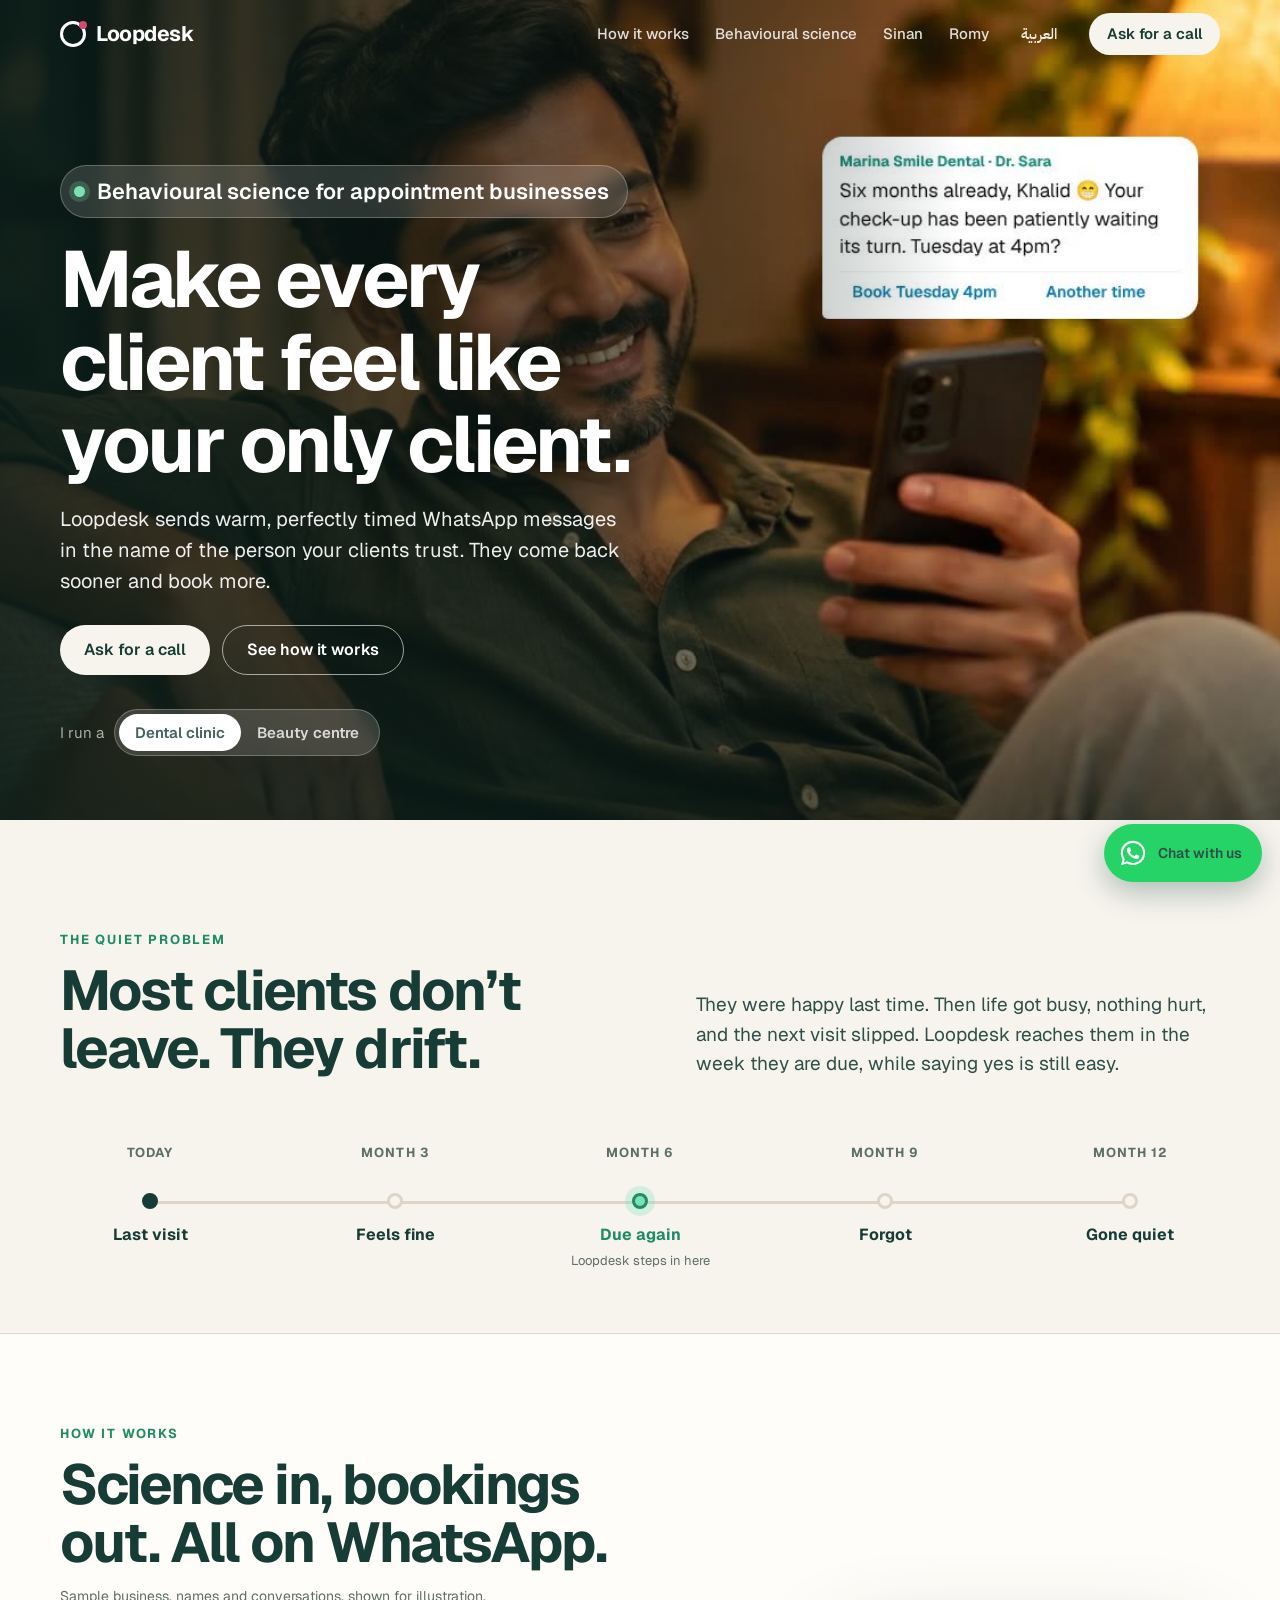
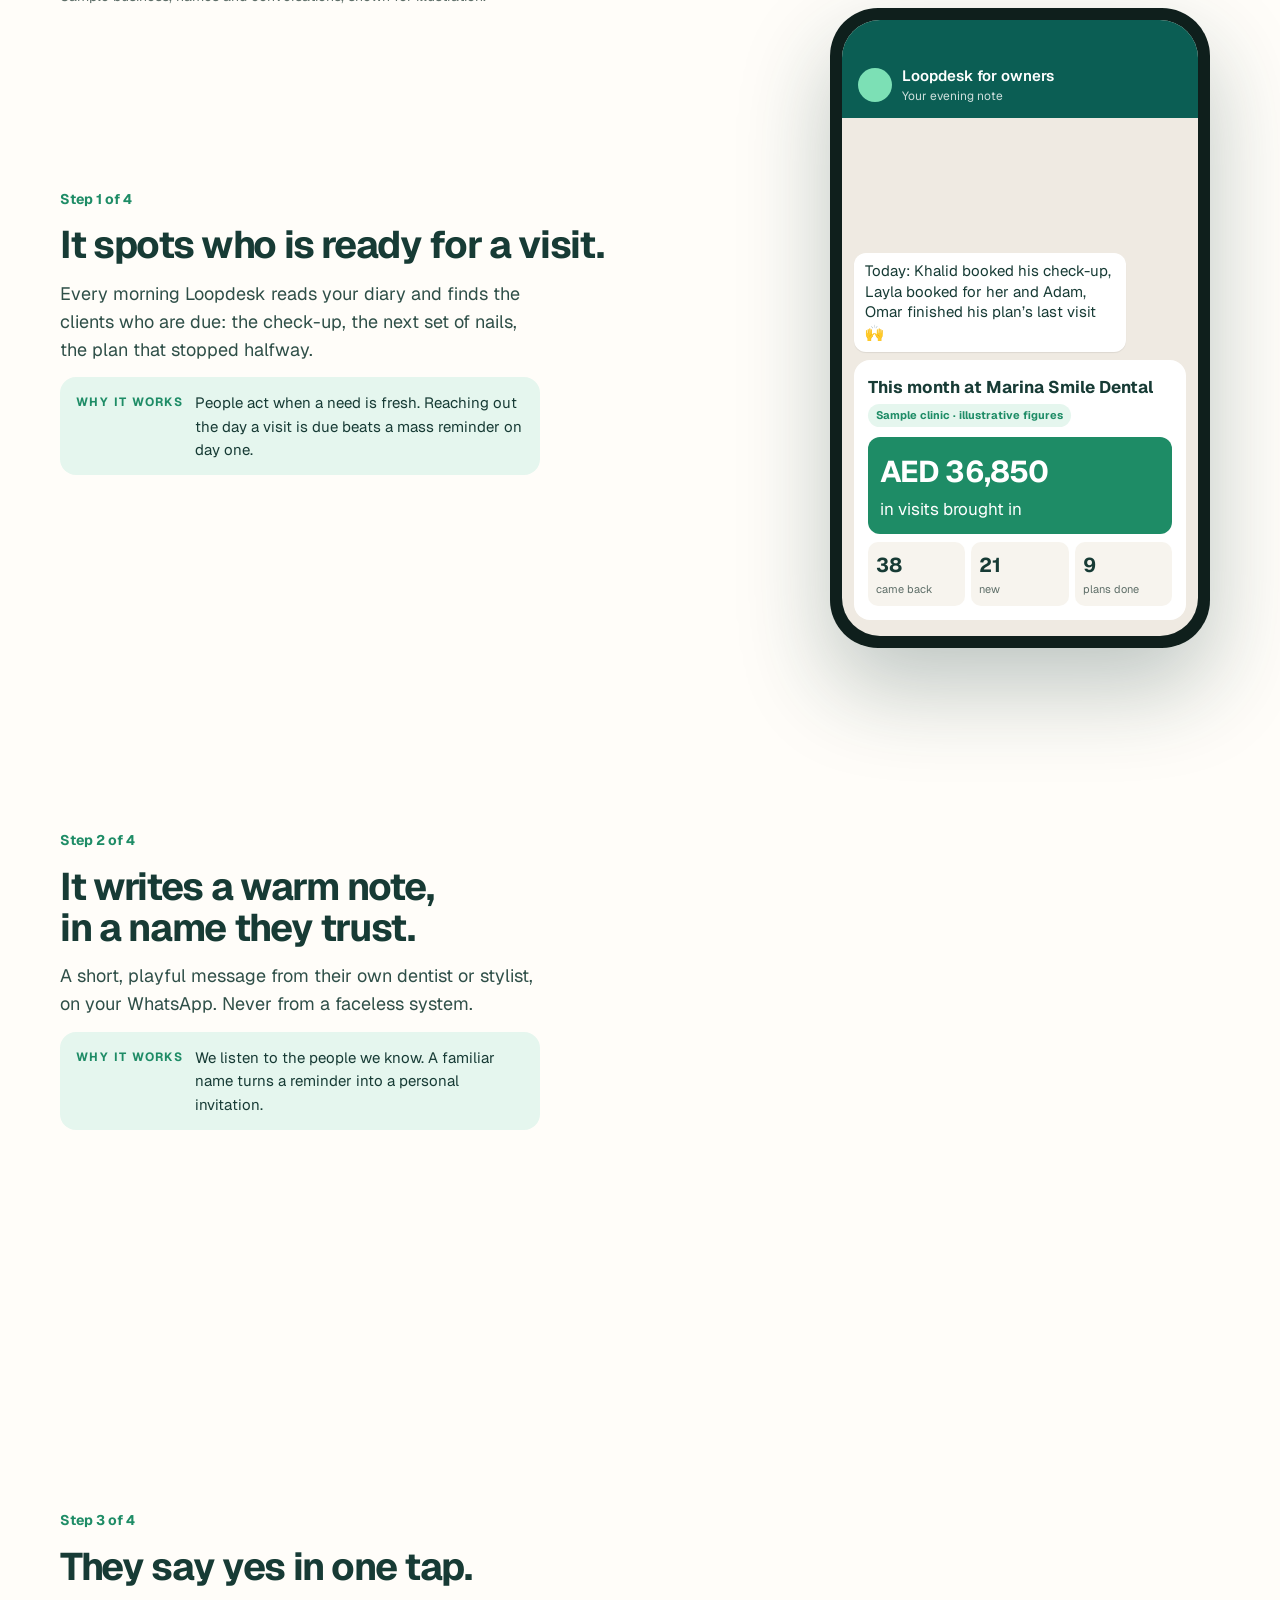
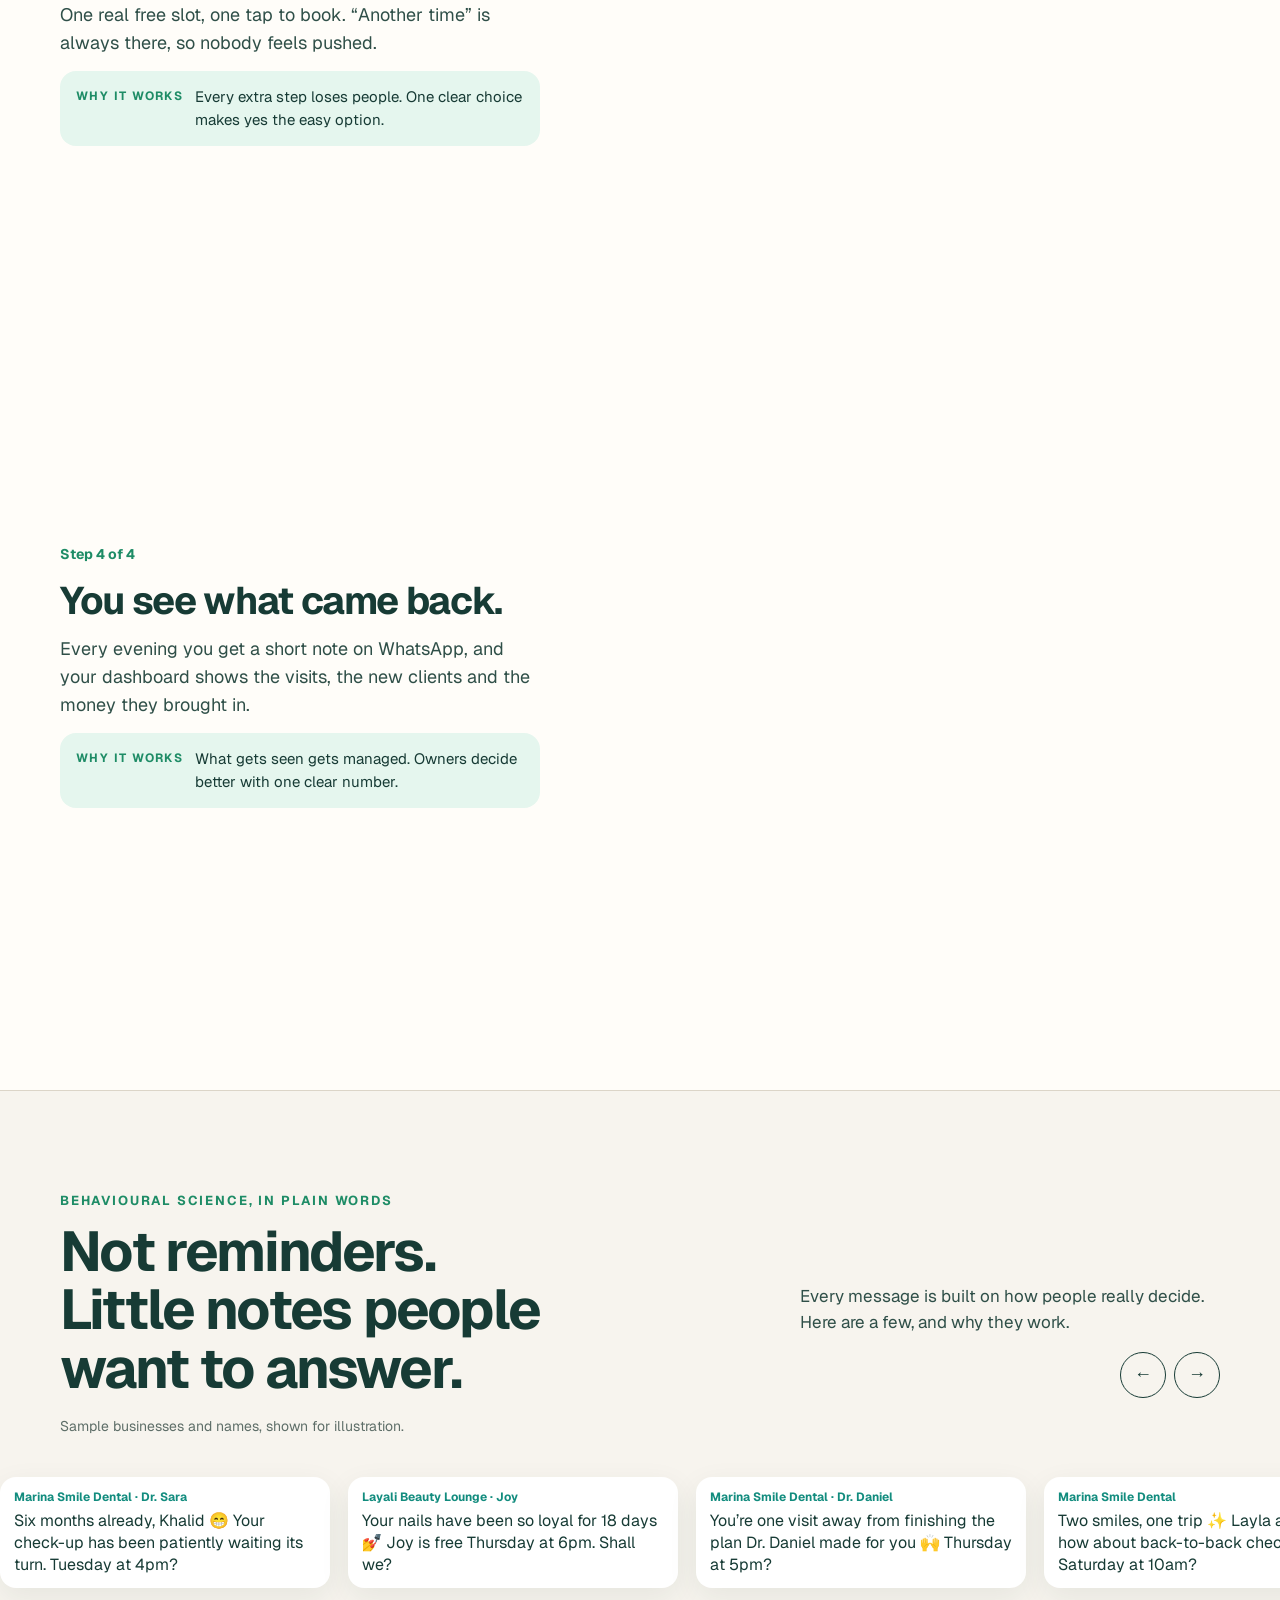
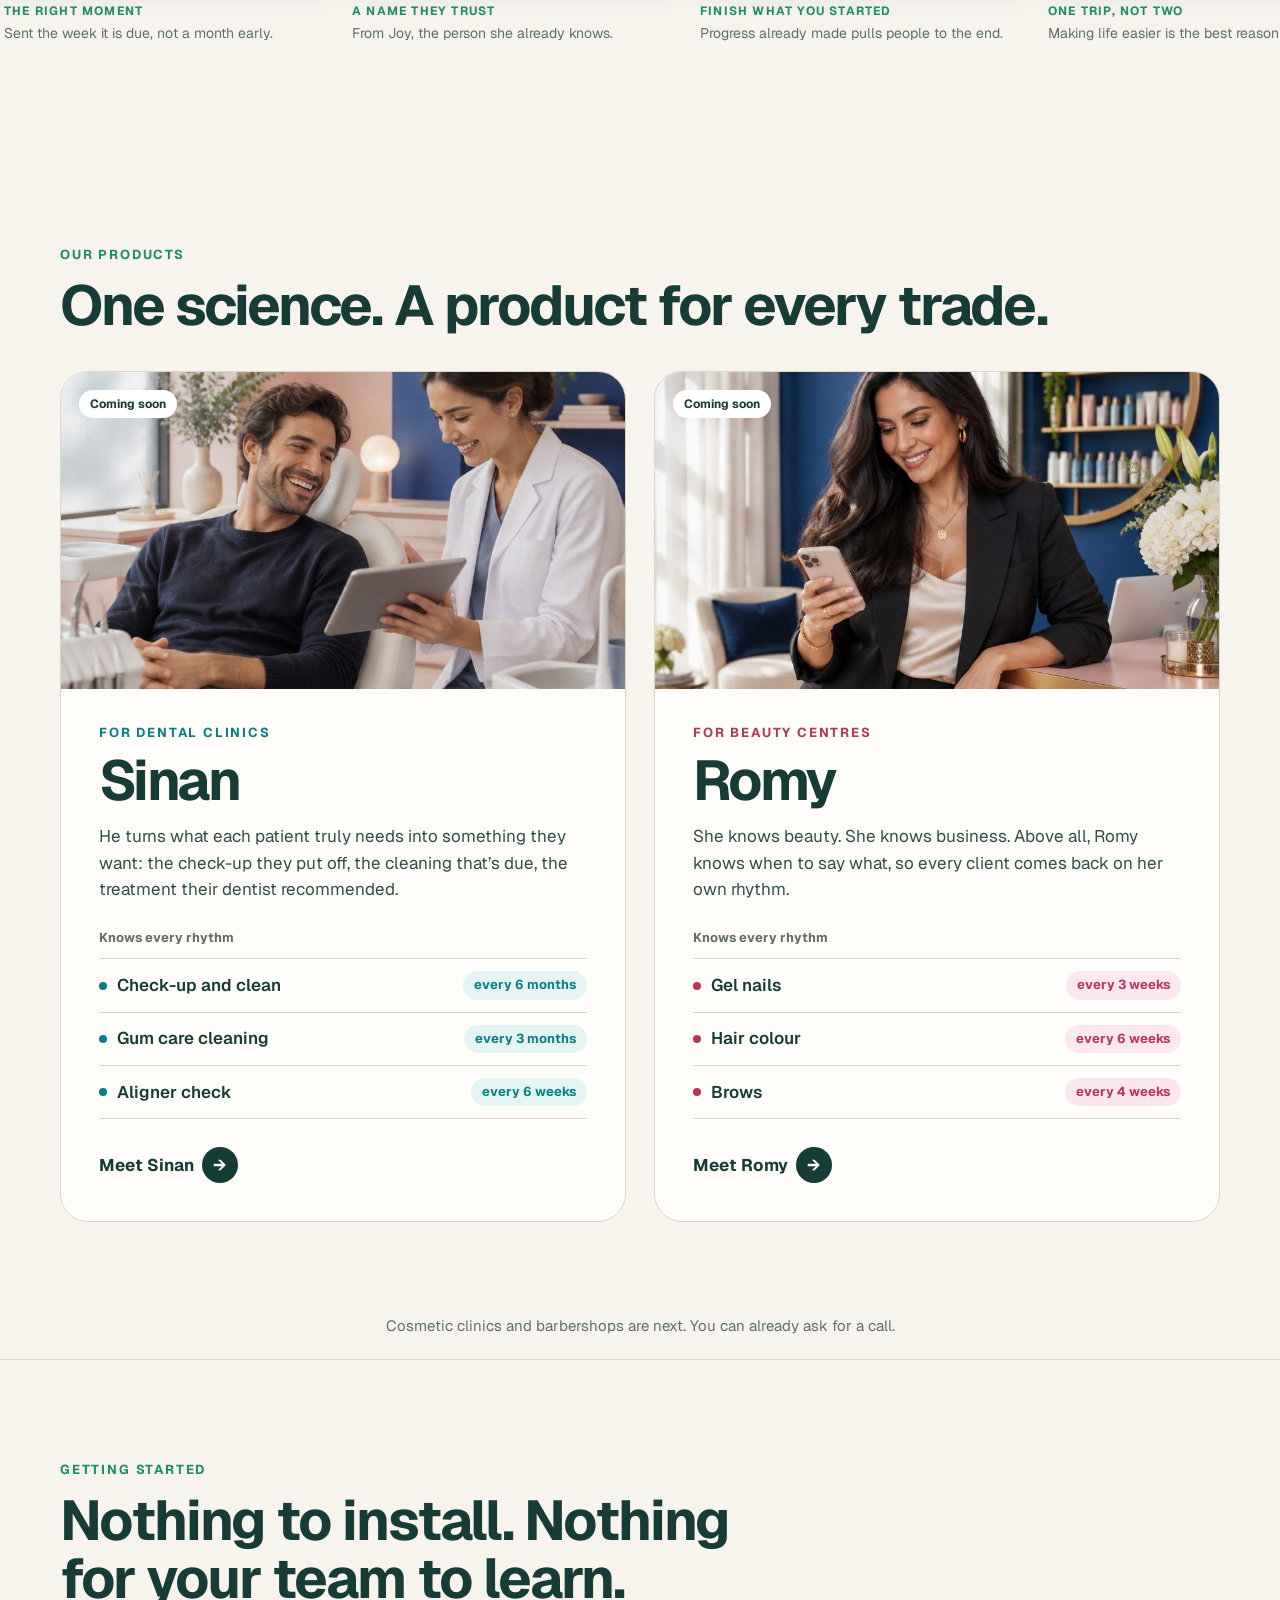
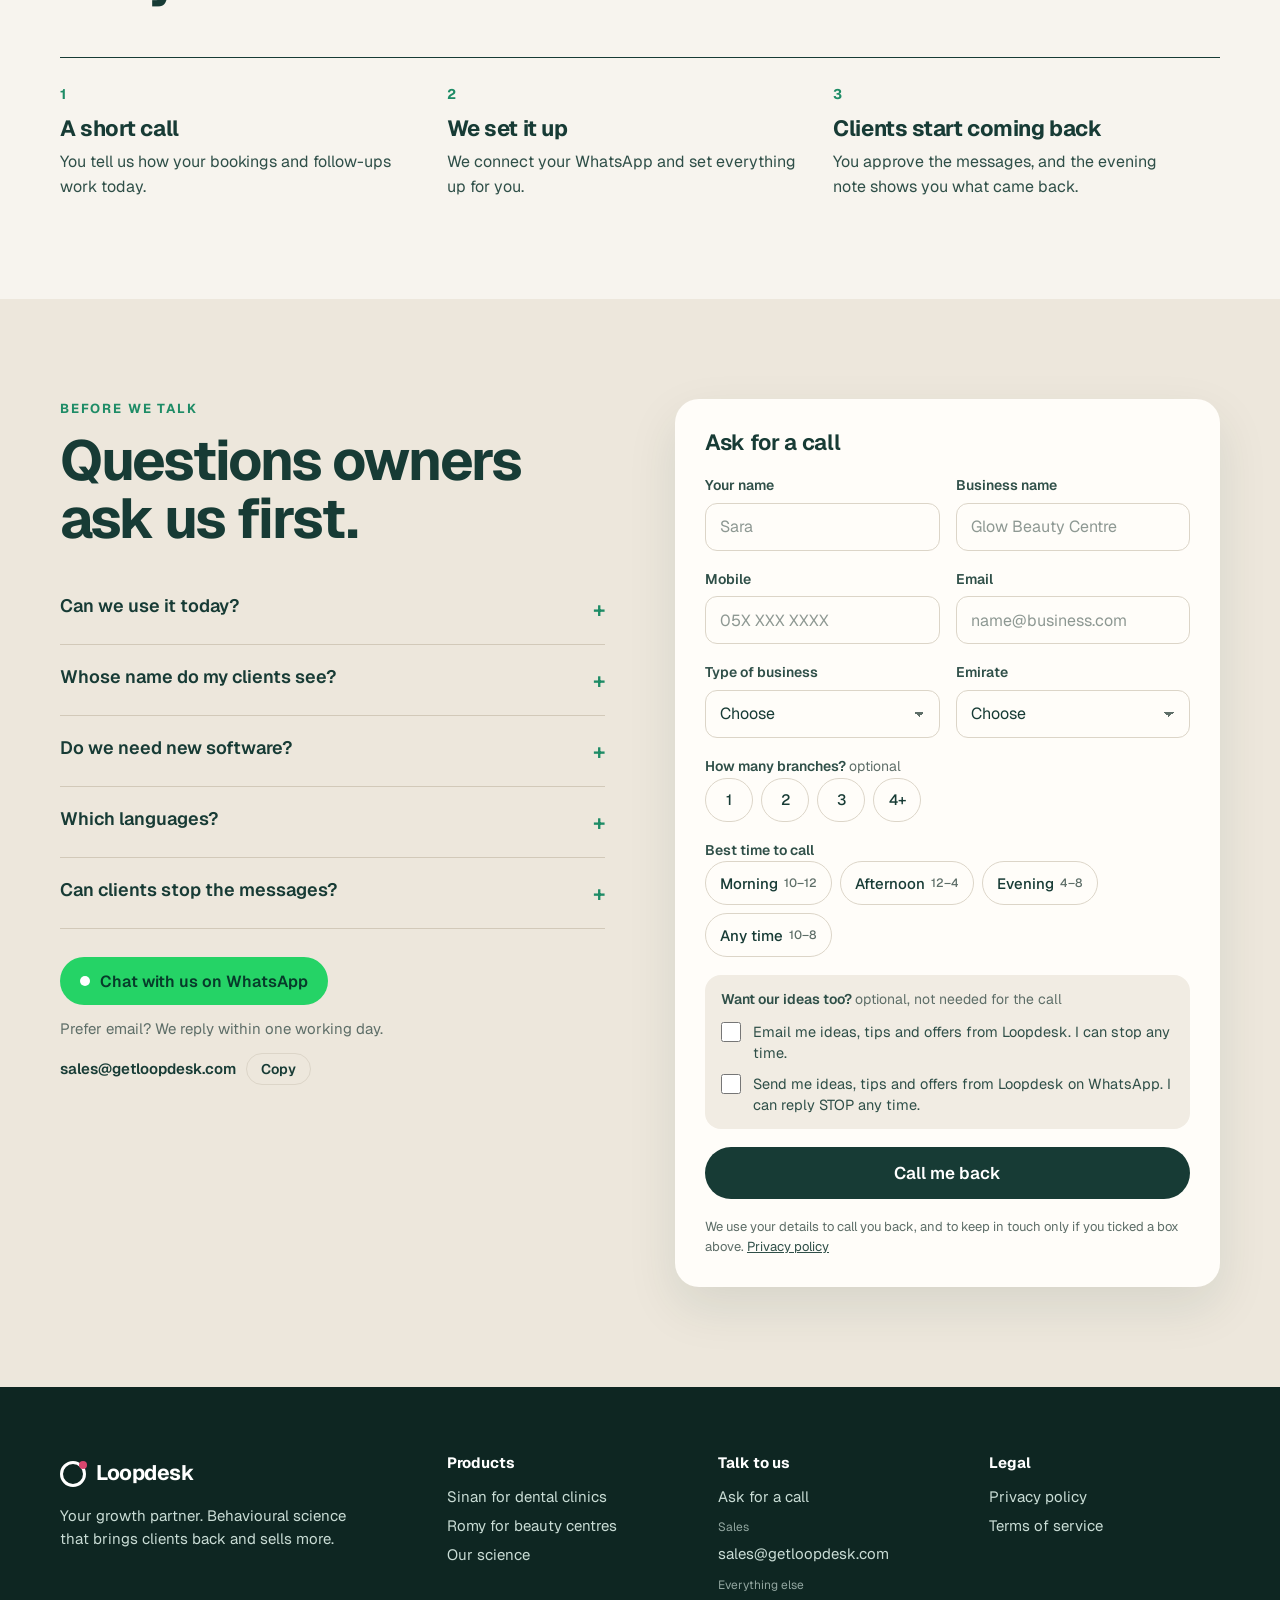
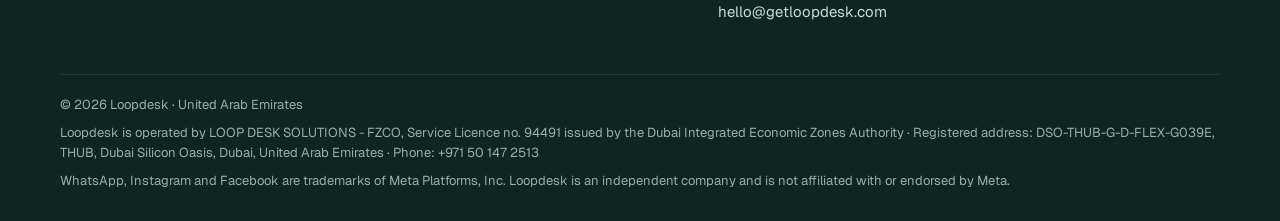
==== commit 6839777f: "Home products section: clean cards with full rhythm lists Co-Authored-By: Claude Opus 5.5 <noreply@a" ====
--- a/index.html
+++ b/index.html
@@ -28,7 +28,7 @@
 <link rel="preconnect" href="https://fonts.gstatic.com" crossorigin>
 <link rel="stylesheet" href="https://fonts.googleapis.com/css2?family=Geist:wght@400;500;600;700&family=IBM+Plex+Sans+Arabic:wght@400;500;600;700&display=swap">
 <link rel="preload" as="image" href="/video/hero-home.jpg">
-<link rel="stylesheet" href="/site.css?v=2">
+<link rel="stylesheet" href="/site.css?v=3">
 </head>
 <body>
 <svg width="0" height="0" style="position:absolute" aria-hidden="true">
@@ -53,10 +53,10 @@
 <div class="side"><p><span class="en">Every message is built on how people really decide. Here are a few, and why they work.</span><span class="ar">كلّ رسالة مبنية على الطريقة التي يتّخذ بها الناس قراراتهم فعلًا. إليكم بعضها، ولماذا تنجح.</span></p><div class="arrows"><button type="button" data-d="-1" aria-label="Previous">←</button><button type="button" data-d="1" aria-label="Next">→</button></div></div></div>
 <p class="w eg"><span class="en">Sample businesses and names, shown for illustration.</span><span class="ar">أنشطة وأسماء نموذجية، للتوضيح فقط.</span></p>
 <div class="strip" tabindex="0" aria-label="Sample messages"><div class="note"><div class="m"><small><span class="en">Marina Smile Dental · Dr. Sara</span><span class="ar">مارينا سمايل للأسنان · د. سارة</span></small><span class="en">Six months already, Khalid 😁 Your check-up has been patiently waiting its turn. Tuesday at 4pm?</span><span class="ar">مرّت 6 أشهر يا خالد 😁 وفحصك الدوري ينتظر دوره بصبر. ما رأيك بالثلاثاء الساعة 4 عصرًا؟</span></div><div class="why"><b><span class="en">The right moment</span><span class="ar">اللحظة المناسبة</span></b><span class="en">Sent the week it is due, not a month early.</span><span class="ar">تُرسل في الأسبوع الذي يحين فيه الموعد، لا قبله بشهر.</span></div></div><div class="note"><div class="m"><small><span class="en">Layali Beauty Lounge · Joy</span><span class="ar">ليالي للتجميل · جوي</span></small><span class="en">Your nails have been so loyal for 18 days 💅 Joy is free Thursday at 6pm. Shall we?</span><span class="ar">أظافرك وفيّة لكِ منذ 18 يومًا 💅 جوي متاحة الخميس الساعة 6 مساءً. نحجز لكِ؟</span></div><div class="why"><b><span class="en">A name they trust</span><span class="ar">اسم يثقون به</span></b><span class="en">From Joy, the person she already knows.</span><span class="ar">من جوي، التي تعرفها العميلة أصلًا.</span></div></div><div class="note"><div class="m"><small><span class="en">Marina Smile Dental · Dr. Daniel</span><span class="ar">مارينا سمايل للأسنان · د. دانيال</span></small><span class="en">You’re one visit away from finishing the plan Dr. Daniel made for you 🙌 Thursday at 5pm?</span><span class="ar">بقيت زيارة واحدة فقط لتكتمل الخطة التي وضعها لك د. دانيال 🙌 ما رأيك بالخميس الساعة 5 مساءً؟</span></div><div class="why"><b><span class="en">Finish what you started</span><span class="ar">إكمال ما بدأناه</span></b><span class="en">Progress already made pulls people to the end.</span><span class="ar">التقدّم الذي تحقّق يشدّ الناس نحو خطّ النهاية.</span></div></div><div class="note"><div class="m"><small><span class="en">Marina Smile Dental</span><span class="ar">مارينا سمايل للأسنان</span></small><span class="en">Two smiles, one trip ✨ Layla and Adam, how about back-to-back check-ups on Saturday at 10am?</span><span class="ar">ابتسامتان ومشوار واحد ✨ ليلى وآدم، ما رأيكما بفحصين متتاليين يوم السبت الساعة 10 صباحًا؟</span></div><div class="why"><b><span class="en">One trip, not two</span><span class="ar">مشوار واحد بدل اثنين</span></b><span class="en">Making life easier is the best reason to say yes.</span><span class="ar">تسهيل الحياة أفضل سبب للموافقة.</span></div></div><div class="note"><div class="m"><small><span class="en">Layali Beauty Lounge · Dana</span><span class="ar">ليالي للتجميل · دانة</span></small><span class="en">Booked 🎉 While you’re with us, a 15-minute brow tidy with Dana?</span><span class="ar">تمّ الحجز 🎉 وبما أنّكِ عندنا، ما رأيك بتهذيب الحواجب مع دانة في 15 دقيقة؟</span></div><div class="why"><b><span class="en">At the happy moment</span><span class="ar">في لحظة الفرح</span></b><span class="en">One extra, offered right after a yes, never before.</span><span class="ar">إضافة واحدة تُعرض بعد الحجز مباشرةً، لا قبله أبدًا.</span></div></div><div class="note"><div class="m"><small><span class="en">Layali Beauty Lounge · Joy</span><span class="ar">ليالي للتجميل · جوي</span></small><span class="en">Fancy some time for you, Sophie? 💛 Joy has Saturday at 11am.</span><span class="ar">ما رأيك بوقت لنفسك يا صوفي؟ 💛 جوي متاحة السبت الساعة 11 صباحًا.</span></div><div class="why"><b><span class="en">No guilt</span><span class="ar">بلا لوم</span></b><span class="en">A warm invitation brings people back. Blame keeps them away.</span><span class="ar">الدعوة الدافئة تعيد الناس، واللوم يُبعدهم.</span></div></div></div></section>
-<section class="ours"><div class="w" style="padding-block:90px 30px"><div class="lab"><span class="en">Our products</span><span class="ar">منتجاتنا</span></div><h2 style="margin-top:12px"><span class="en">One science. A product for every trade.</span><span class="ar">علم واحد، ومنتج لكلّ مهنة.</span></h2></div>
-<div class="prods">
-<a class="prod" href="/sinan"><div class="ph" style="background-image:url(/img/dental.jpg)"></div><span class="soon"><span class="en">Coming soon</span><span class="ar">قريبًا</span></span><div class="in"><div class="tag"><span class="en">For dental clinics</span><span class="ar">لعيادات الأسنان</span></div><h3><span class="en">Sinan</span><span class="ar">سنان</span></h3><p><span class="en">He turns what each patient truly needs into something they want: the check-up they put off, the cleaning that’s due, the treatment their dentist recommended.</span><span class="ar">يحوّل ما يحتاجه كلّ مريض فعلًا إلى شيء يرغب فيه: الفحص الذي أجّله، والتنظيف الذي حان موعده، والعلاج الذي أوصى به طبيبه.</span></p><div class="rh"><span><span class="en">Check-up every 6 months</span><span class="ar">فحص كلّ 6 أشهر</span></span><span><span class="en">Gum care every 3</span><span class="ar">اللثة كلّ 3 أشهر</span></span><span><span class="en">Aligners every 6 weeks</span><span class="ar">التقويم كلّ 6 أسابيع</span></span></div><span class="go"><span class="en">Meet Sinan →</span><span class="ar">تعرّفوا على سنان ←</span></span></div></a>
-<a class="prod" href="/romy"><div class="ph" style="background-image:url(/img/owner.jpg);background-position:center 25%"></div><span class="soon"><span class="en">Coming soon</span><span class="ar">قريبًا</span></span><div class="in"><div class="tag"><span class="en">For beauty centres</span><span class="ar">لمراكز التجميل</span></div><h3><span class="en">Romy</span><span class="ar">رومي</span></h3><p><span class="en">She knows beauty. She knows business. Above all, Romy knows when to say what.</span><span class="ar">تفهم الجمال، وتفهم البيع. والأهمّ أنّ رومي تعرف ماذا تقول، ومتى.</span></p><div class="rh"><span><span class="en">Nails every 3 weeks</span><span class="ar">الأظافر كلّ 3 أسابيع</span></span><span><span class="en">Colour every 6</span><span class="ar">الصبغة كلّ 6 أسابيع</span></span><span><span class="en">Brows every 4</span><span class="ar">الحواجب كلّ 4 أسابيع</span></span></div><span class="go"><span class="en">Meet Romy →</span><span class="ar">تعرّفوا على رومي ←</span></span></div></a>
+<section class="ours"><div class="w" style="padding-block:90px 36px"><div class="lab"><span class="en">Our products</span><span class="ar">منتجاتنا</span></div><h2 style="margin-top:12px"><span class="en">One science. A product for every trade.</span><span class="ar">علم واحد، ومنتج لكلّ مهنة.</span></h2></div>
+<div class="w pgrid">
+<a class="pcard pc-sinan" href="/sinan"><div class="pimg"><img src="/img/dental.jpg" alt="" loading="lazy"><span class="soon"><span class="en">Coming soon</span><span class="ar">قريبًا</span></span></div><div class="pbody"><div class="tag"><span class="en">For dental clinics</span><span class="ar">لعيادات الأسنان</span></div><h3><span class="en">Sinan</span><span class="ar">سنان</span></h3><p><span class="en">He turns what each patient truly needs into something they want: the check-up they put off, the cleaning that’s due, the treatment their dentist recommended.</span><span class="ar">يحوّل ما يحتاجه كلّ مريض فعلًا إلى شيء يرغب فيه: الفحص الذي أجّله، والتنظيف الذي حان موعده، والعلاج الذي أوصى به طبيبه.</span></p><div class="prh-l"><span class="en">Knows every rhythm</span><span class="ar">يعرف كلّ إيقاع</span></div><ul class="prh"><li><span><span class="en">Check-up and clean</span><span class="ar">فحص وتنظيف</span></span><b><span class="en">every 6 months</span><span class="ar">كلّ 6 أشهر</span></b></li><li><span><span class="en">Gum care cleaning</span><span class="ar">تنظيف اللثة</span></span><b><span class="en">every 3 months</span><span class="ar">كلّ 3 أشهر</span></b></li><li><span><span class="en">Aligner check</span><span class="ar">متابعة التقويم</span></span><b><span class="en">every 6 weeks</span><span class="ar">كلّ 6 أسابيع</span></b></li></ul><span class="go"><span class="en">Meet Sinan</span><span class="ar">تعرّفوا على سنان</span> <i aria-hidden="true">→</i></span></div></a>
+<a class="pcard pc-romy" href="/romy"><div class="pimg"><img src="/img/owner.jpg" alt="" loading="lazy" style="object-position:center 25%"><span class="soon"><span class="en">Coming soon</span><span class="ar">قريبًا</span></span></div><div class="pbody"><div class="tag"><span class="en">For beauty centres</span><span class="ar">لمراكز التجميل</span></div><h3><span class="en">Romy</span><span class="ar">رومي</span></h3><p><span class="en">She knows beauty. She knows business. Above all, Romy knows when to say what, so every client comes back on her own rhythm.</span><span class="ar">تفهم الجمال، وتفهم البيع. والأهمّ أنّ رومي تعرف ماذا تقول، ومتى، فتعود كلّ عميلة على إيقاعها هي.</span></p><div class="prh-l"><span class="en">Knows every rhythm</span><span class="ar">تعرف كلّ إيقاع</span></div><ul class="prh"><li><span><span class="en">Gel nails</span><span class="ar">أظافر جل</span></span><b><span class="en">every 3 weeks</span><span class="ar">كلّ 3 أسابيع</span></b></li><li><span><span class="en">Hair colour</span><span class="ar">صبغة الشعر</span></span><b><span class="en">every 6 weeks</span><span class="ar">كلّ 6 أسابيع</span></b></li><li><span><span class="en">Brows</span><span class="ar">الحواجب</span></span><b><span class="en">every 4 weeks</span><span class="ar">كلّ 4 أسابيع</span></b></li></ul><span class="go"><span class="en">Meet Romy</span><span class="ar">تعرّفوا على رومي</span> <i aria-hidden="true">→</i></span></div></a>
 </div><div class="later"><span class="en">Cosmetic clinics and barbershops are next. You can already ask for a call.</span><span class="ar">عيادات التجميل وصالونات الحلاقة هي التالية، ويمكنكم طلب اتصال من الآن.</span></div></section>
 <section class="start"><div class="w"><div class="lab"><span class="en">Getting started</span><span class="ar">كيف نبدأ</span></div><h2 style="margin-top:12px;max-width:720px"><span class="en">Nothing to install. Nothing for your team to learn.</span><span class="ar">لا شيء لتثبيته، ولا شيء يتعلّمه فريقكم.</span></h2>
 <div class="row"><div><b>1</b><h3><span class="en">A short call</span><span class="ar">اتصال قصير</span></h3><p><span class="en">You tell us how your bookings and follow-ups work today.</span><span class="ar">تخبروننا كيف تديرون المواعيد والمتابعة اليوم.</span></p></div>
--- a/site.css
+++ b/site.css
@@ -302,3 +302,29 @@
  .science .cards{grid-template-columns:1fr}
 }
 footer .legal a{display:inline;margin:0}
+/* product cards (home) */
+.pgrid{display:grid;grid-template-columns:1fr 1fr;gap:28px;padding-bottom:70px}
+.pcard{display:flex;flex-direction:column;background:var(--paper);border:1px solid var(--line);border-radius:28px;overflow:hidden;color:var(--ink);text-decoration:none;transition:transform .35s,box-shadow .35s}
+.pcard:hover{transform:translateY(-4px);box-shadow:0 24px 60px rgba(23,59,53,.12)}
+.pc-sinan{--acc:var(--teal);--accbg:#E3F4F3}.pc-romy{--acc:var(--rose);--accbg:#FBE7ED}
+.pimg{position:relative;aspect-ratio:16/9;overflow:hidden;max-width:100%}
+.pimg img{width:100%;height:100%;object-fit:cover;display:block;transition:transform .6s}
+.pcard:hover .pimg img{transform:scale(1.04)}
+.pimg .soon{position:absolute;top:18px;inset-inline-start:18px;background:#fff;color:var(--ink);font-size:12px;font-weight:700;padding:5px 11px;border-radius:999px}
+.pbody{display:flex;flex-direction:column;flex:1;padding:34px 38px 38px}
+.pbody .tag{font-size:13px;font-weight:700;letter-spacing:.14em;text-transform:uppercase;color:var(--acc)}
+.pbody h3{font-size:56px;line-height:1;letter-spacing:-.045em;margin:10px 0 14px}
+.pbody p{color:var(--ink2);margin:0;max-width:520px}
+.prh-l{margin-top:26px;font-size:13px;font-weight:700;color:var(--muted)}
+.prh{list-style:none;margin:10px 0 0;padding:0;border-top:1px solid var(--line)}
+.prh li{display:flex;justify-content:space-between;align-items:center;gap:12px;padding:12px 0;border-bottom:1px solid var(--line);font-weight:600}
+.prh li>span{display:flex;align-items:center;gap:10px}
+.prh li>span:before{content:"";width:8px;height:8px;border-radius:50%;background:var(--acc);flex:none}
+.prh li b{background:var(--accbg);color:var(--acc);font-size:13px;padding:4px 11px;border-radius:999px;white-space:nowrap}
+.pbody .go{margin-top:auto;padding-top:28px;display:inline-flex;align-items:center;gap:8px;font-weight:700;color:var(--ink)}
+.pbody .go i{font-style:normal;display:inline-flex;align-items:center;justify-content:center;width:36px;height:36px;border-radius:50%;background:var(--ink);color:#fff;transition:transform .3s}
+.pcard:hover .go i{transform:translateX(4px)}
+html.lang-ar .pbody .go i{transform:scaleX(-1)}html.lang-ar .pcard:hover .go i{transform:scaleX(-1) translateX(4px)}
+html.lang-ar .pbody .tag{letter-spacing:0}html.lang-ar .pbody h3{line-height:1.25;margin:2px 0 8px}
+section[id]{scroll-margin-top:80px}
+@media (max-width:860px){.pgrid{grid-template-columns:1fr;gap:20px}.pbody{padding:24px 22px 26px}.pbody h3{font-size:44px}}
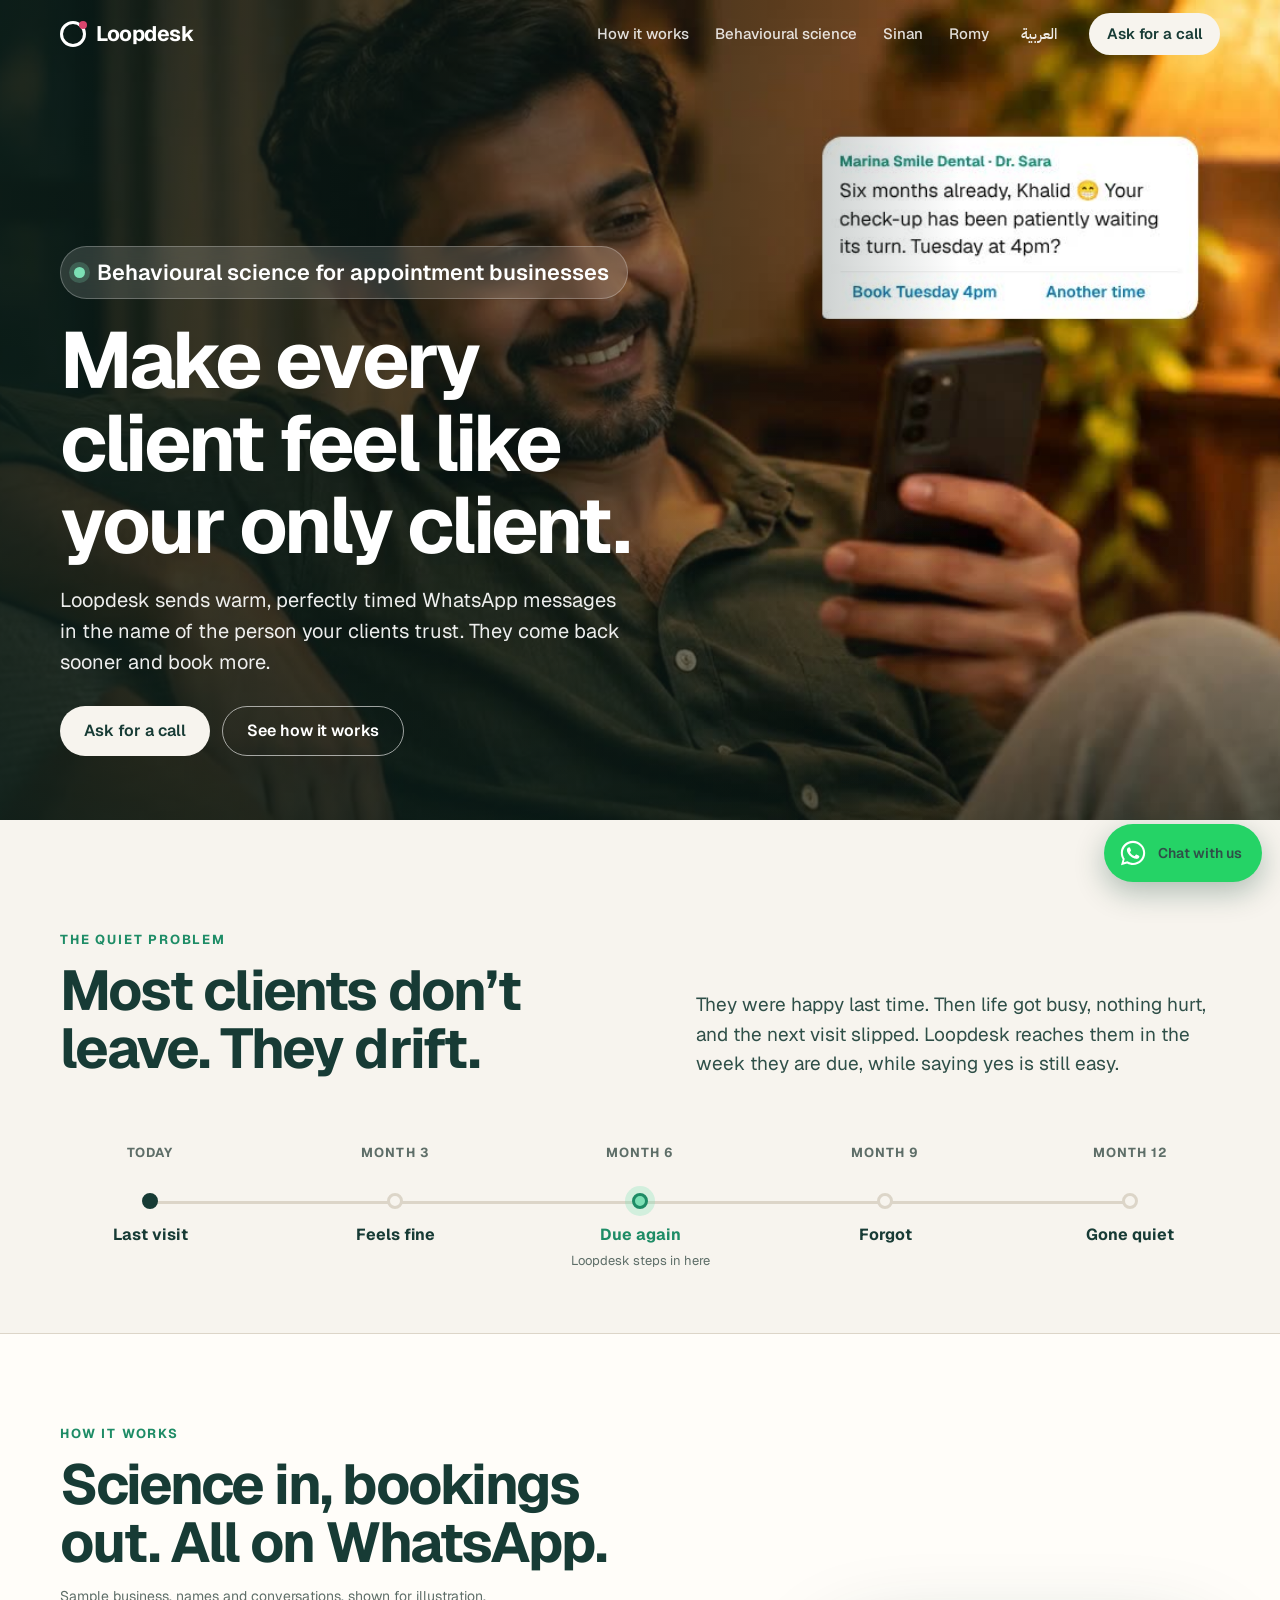
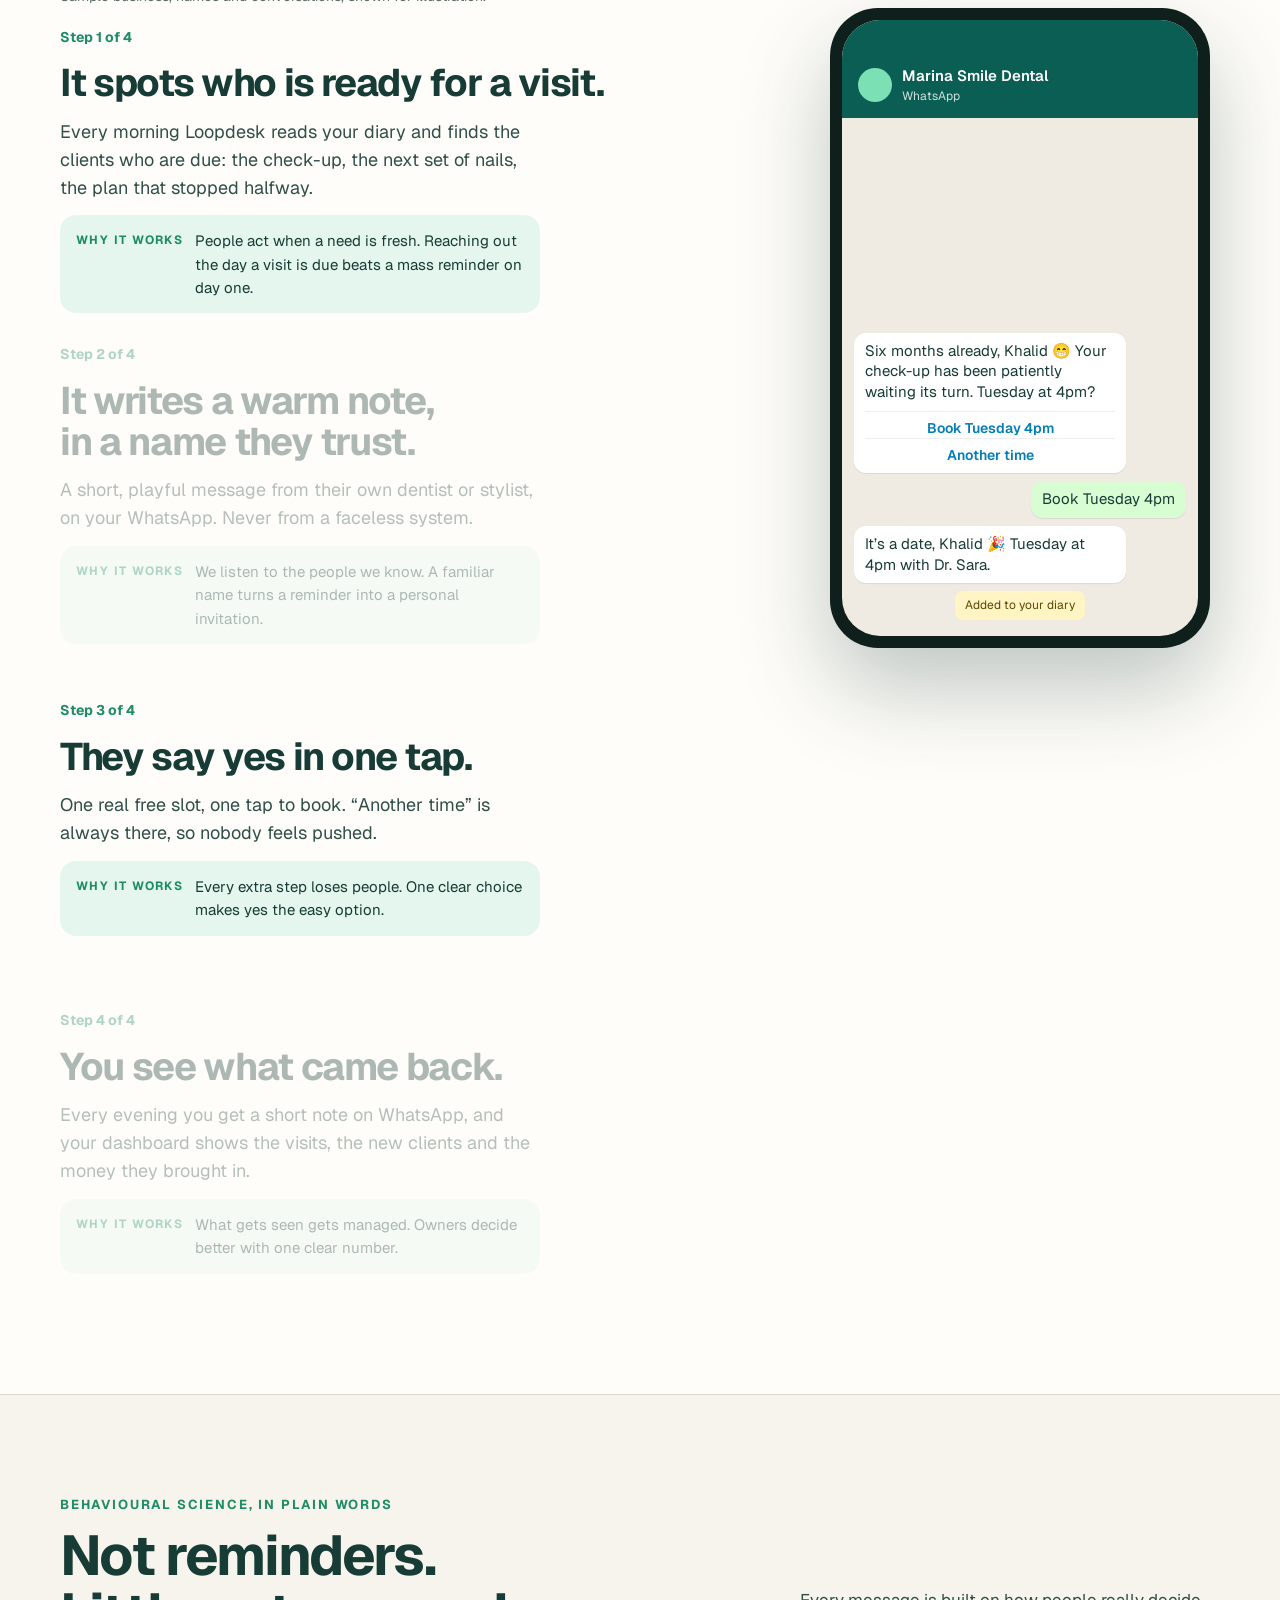
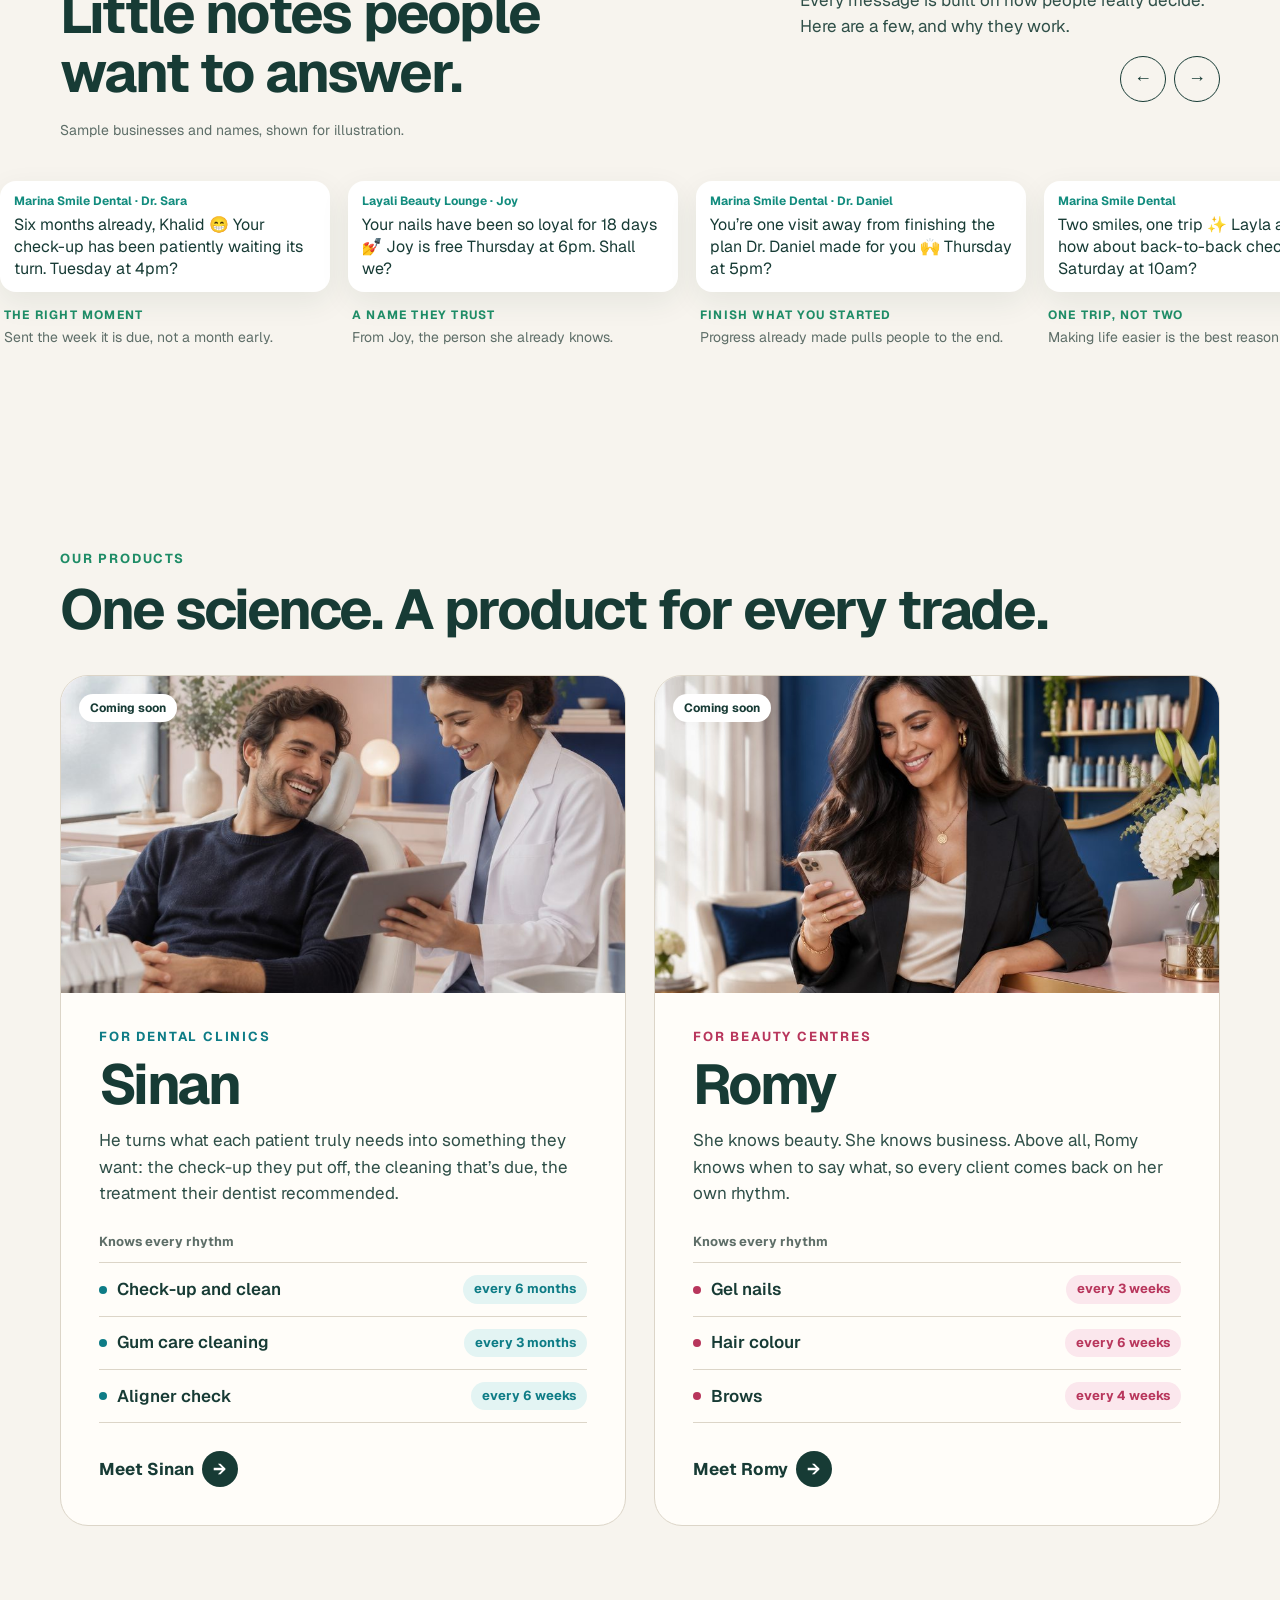
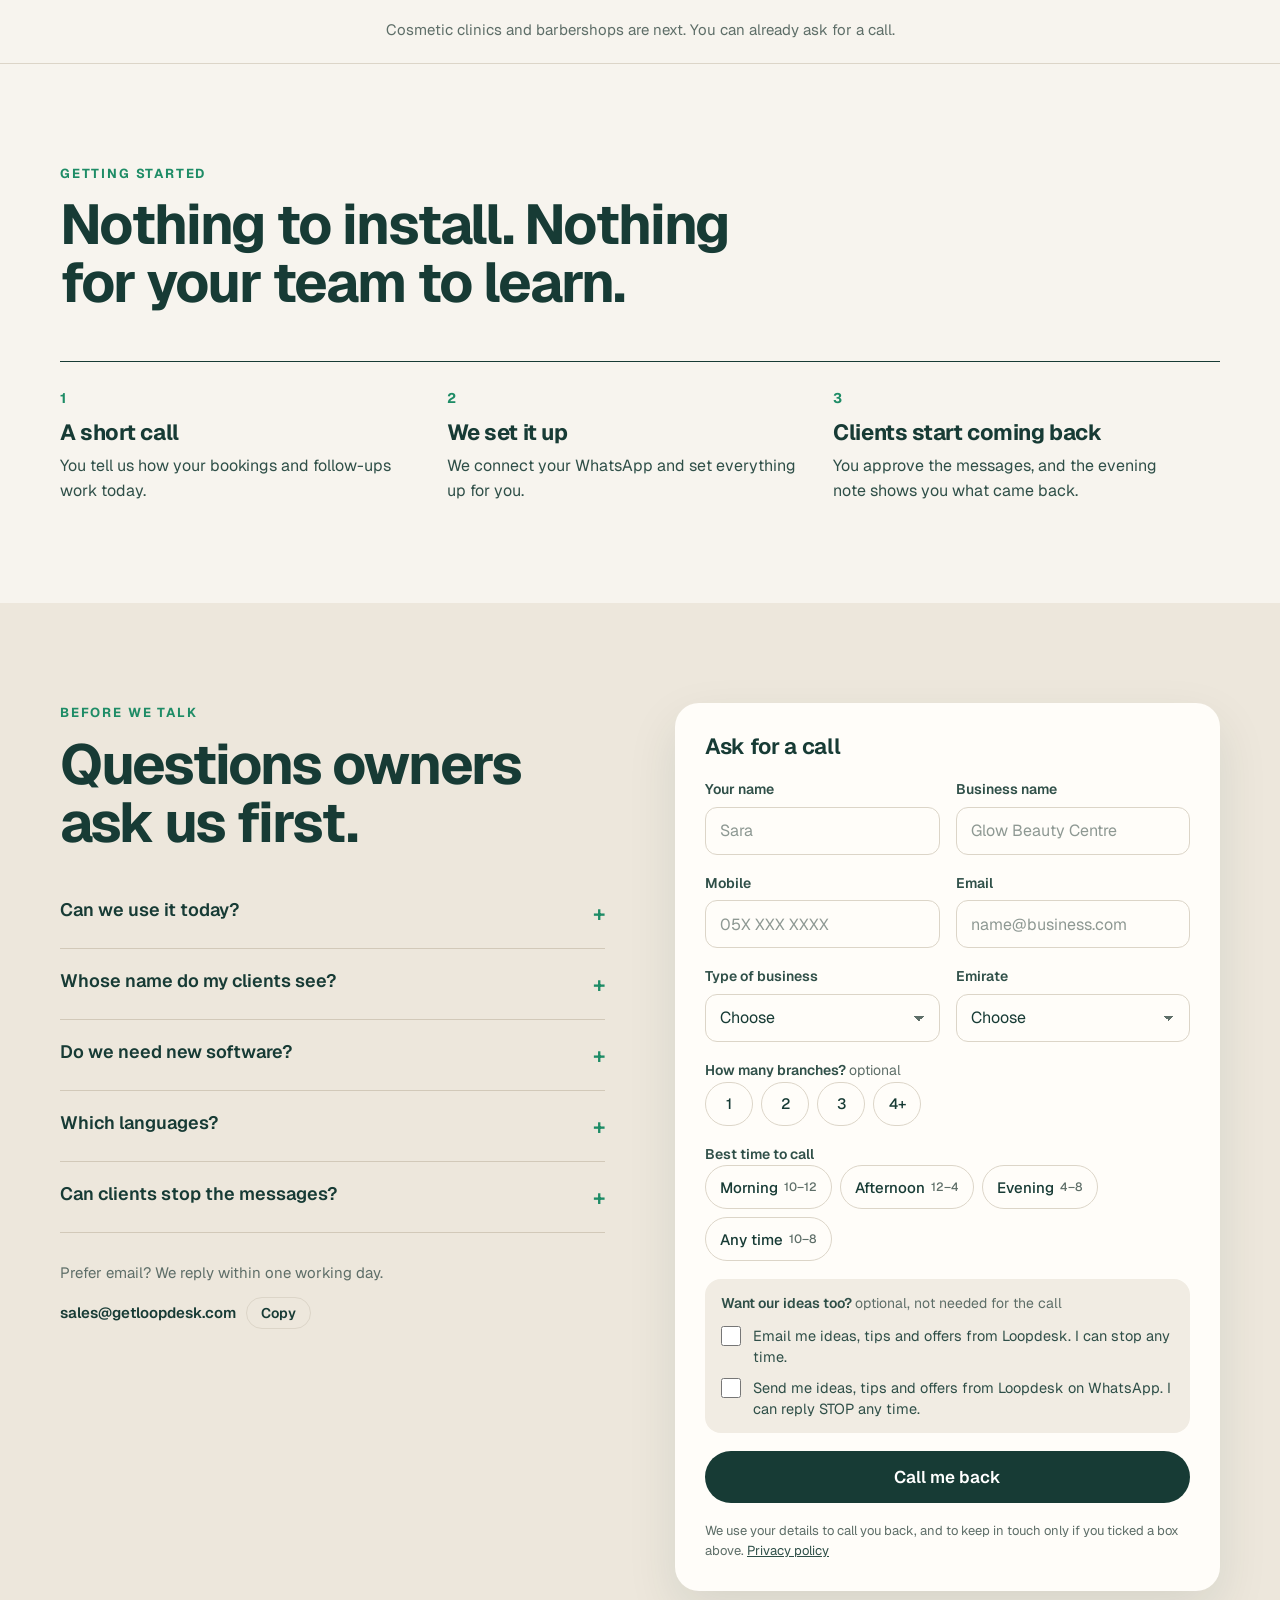
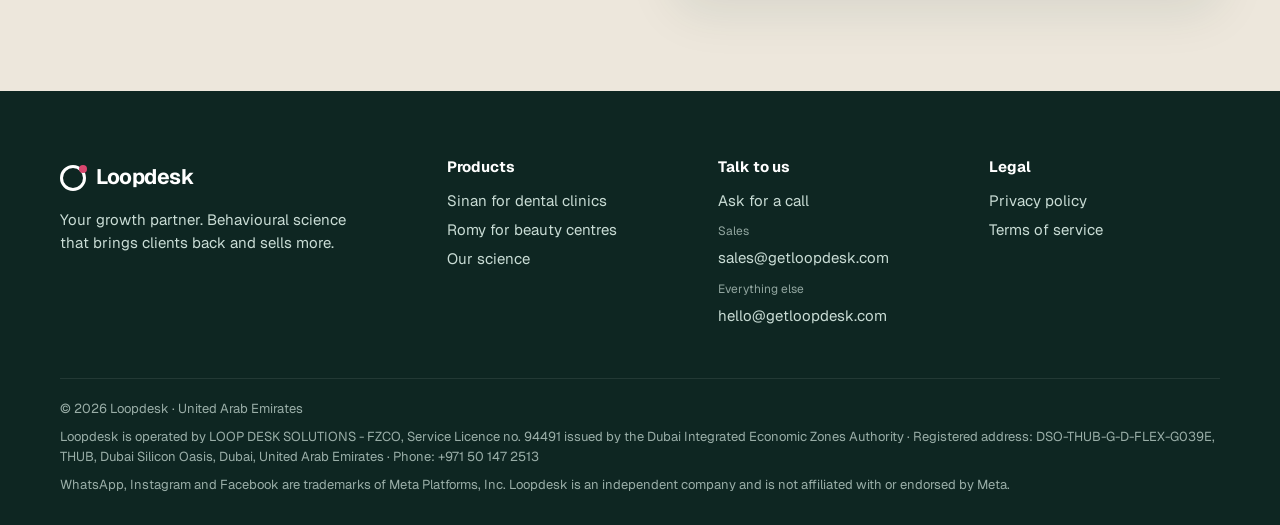
==== commit 99b1eb4e: "Home: drop trade switch from hero, tighten How it works steps, remove WhatsApp button from Talk sect" ====
--- a/index.html
+++ b/index.html
@@ -28,7 +28,7 @@
 <link rel="preconnect" href="https://fonts.gstatic.com" crossorigin>
 <link rel="stylesheet" href="https://fonts.googleapis.com/css2?family=Geist:wght@400;500;600;700&family=IBM+Plex+Sans+Arabic:wght@400;500;600;700&display=swap">
 <link rel="preload" as="image" href="/video/hero-home.jpg">
-<link rel="stylesheet" href="/site.css?v=3">
+<link rel="stylesheet" href="/site.css?v=4">
 </head>
 <body>
 <svg width="0" height="0" style="position:absolute" aria-hidden="true">
@@ -41,8 +41,7 @@
 <section class="hero"><video autoplay muted loop playsinline preload="metadata" poster="/video/hero-home.jpg" aria-hidden="true"><source src="/video/hero-home.mp4" type="video/mp4"></video><div class="w"><span class="pill"><span class="en">Behavioural science for appointment businesses</span><span class="ar">علم السلوك للأعمال التي تعتمد على المواعيد</span></span>
 <h1><span class="en">Make every client feel like your only client.</span><span class="ar">اجعلوا كلّ عميل يشعر بأنّه عميلكم الوحيد.</span></h1>
 <p class="lead"><span class="en">Loopdesk sends warm, perfectly timed WhatsApp messages in the name of the person your clients trust. They come back sooner and book more.</span><span class="ar">ترسل Loopdesk رسائل WhatsApp دافئة في توقيتها المثالي، باسم الشخص الذي يثق به عملاؤكم. فيعودون أسرع، ويحجزون أكثر.</span></p>
-<div class="ctas"><a class="btn b-ivory" href="#talk"><span class="en">Ask for a call</span><span class="ar">اطلبوا اتصالًا</span></a><a class="btn b-line" href="#how"><span class="en">See how it works</span><span class="ar">شاهدوا كيف تعمل</span></a></div>
-<div class="trade"><span><span class="en">I run a</span><span class="ar">لديّ</span></span><div class="seg" role="group" aria-label="Your business"><button type="button" data-t="dental" aria-pressed="true"><span class="en">Dental clinic</span><span class="ar">عيادة أسنان</span></button><button type="button" data-t="beauty" aria-pressed="false"><span class="en">Beauty centre</span><span class="ar">مركز تجميل</span></button></div></div></div></section>
+<div class="ctas"><a class="btn b-ivory" href="#talk"><span class="en">Ask for a call</span><span class="ar">اطلبوا اتصالًا</span></a><a class="btn b-line" href="#how"><span class="en">See how it works</span><span class="ar">شاهدوا كيف تعمل</span></a></div></div></section>
 <section class="drift"><div class="w"><div class="top"><div><div class="lab"><span class="en">The quiet problem</span><span class="ar">المشكلة الصامتة</span></div><h2 style="margin-top:12px"><span class="en">Most clients don’t leave. They drift.</span><span class="ar">معظم العملاء لا يرحلون، بل يبتعدون شيئًا فشيئًا.</span></h2></div>
 <p><span class="en">They were happy last time. Then life got busy, nothing hurt, and the next visit slipped. Loopdesk reaches them in the week they are due, while saying yes is still easy.</span><span class="ar">كانوا راضين في زيارتهم الأخيرة، ثمّ انشغلوا بالحياة، ولم يشعروا بما يستعجلهم، فتأجّلت الزيارة التالية. تصلهم Loopdesk في الأسبوع الذي يحين فيه موعدهم، حين يكون قبول الموعد ما زال سهلًا.</span></p></div>
 <div class="track"><div class="rail"></div><div class="fill"></div><div class="stop" style="--x:0%" data-x="0"><span class="when"><span class="en">Today</span><span class="ar">اليوم</span></span><i></i><b><span class="d-only"><span class="en">Last visit</span><span class="ar">آخر زيارة</span></span><span class="b-only"><span class="en">Last visit</span><span class="ar">آخر زيارة</span></span></b></div><div class="stop" style="--x:25%" data-x="25"><span class="when"><span class="en">Month 3</span><span class="ar">الشهر 3</span></span><i></i><b><span class="d-only"><span class="en">Feels fine</span><span class="ar">يشعر أنّه بخير</span></span><span class="b-only"><span class="en">Still looks good</span><span class="ar">ما زالت راضية عن إطلالتها</span></span></b></div><div class="stop save" style="--x:50%" data-x="50"><span class="when"><span class="en">Month 6</span><span class="ar">الشهر 6</span></span><i></i><b><span class="d-only"><span class="en">Due again</span><span class="ar">حان الموعد</span></span><span class="b-only"><span class="en">Due again</span><span class="ar">حان الموعد</span></span></b><span class="here"><span class="en">Loopdesk steps in here</span><span class="ar">هنا تتدخّل Loopdesk</span></span></div><div class="stop" style="--x:75%" data-x="75"><span class="when"><span class="en">Month 9</span><span class="ar">الشهر 9</span></span><i></i><b><span class="d-only"><span class="en">Forgot</span><span class="ar">نسي</span></span><span class="b-only"><span class="en">Forgot</span><span class="ar">نسيت</span></span></b></div><div class="stop" style="--x:100%" data-x="100"><span class="when"><span class="en">Month 12</span><span class="ar">الشهر 12</span></span><i></i><b><span class="d-only"><span class="en">Gone quiet</span><span class="ar">انقطع</span></span><span class="b-only"><span class="en">Gone quiet</span><span class="ar">انقطعت</span></span></b></div></div></div></section>
@@ -65,7 +64,6 @@
 <section class="talk" id="talk"><span id="demo" class="anchor"></span><div class="w grid">
 <div><div class="lab"><span class="en">Before we talk</span><span class="ar">قبل أن نتحدّث</span></div><h2 style="margin-top:12px"><span class="en">Questions owners ask us first.</span><span class="ar">أسئلة يطرحها علينا أصحاب الأعمال أولًا.</span></h2><div class="faq"><details><summary><span class="en">Can we use it today?</span><span class="ar">هل يمكننا استخدامها اليوم؟</span></summary><p><span class="en">Sinan and Romy are coming soon. A call now is a chat about your business and what we are preparing for you.</span><span class="ar">سنان ورومي قريبًا. والاتصال الآن حديث عن عملكم وعمّا نجهّزه لكم.</span></p></details><details><summary><span class="en">Whose name do my clients see?</span><span class="ar">باسم مَن تصل الرسائل إلى عملائنا؟</span></summary><p><span class="en">Yours. Messages come from your business’s WhatsApp, in the name of your dentists or stylists.</span><span class="ar">باسمكم. تصل الرسائل من رقم WhatsApp الخاص بعملكم، باسم أطبائكم أو خبيرات التجميل لديكم.</span></p></details><details><summary><span class="en">Do we need new software?</span><span class="ar">هل نحتاج إلى برنامج جديد؟</span></summary><p><span class="en">No. It works with your WhatsApp, alongside the booking system you use today. Nothing for your team to install.</span><span class="ar">لا. تعمل مع رقم WhatsApp الخاص بكم، وإلى جانب نظام المواعيد الذي تستخدمونه اليوم. لا شيء يثبّته فريقكم.</span></p></details><details><summary><span class="en">Which languages?</span><span class="ar">بأيّ لغات؟</span></summary><p><span class="en">Arabic and English. Russian is coming soon.</span><span class="ar">العربية والإنجليزية، والروسية قريبًا.</span></p></details><details><summary><span class="en">Can clients stop the messages?</span><span class="ar">هل يستطيع العملاء إيقاف الرسائل؟</span></summary><p><span class="en">Always. Every client can reply STOP, and “Another time” is on every invitation.</span><span class="ar">دائمًا. يستطيع أيّ عميل الردّ بكلمة «إيقاف»، وزرّ «وقت آخر» موجود في كلّ دعوة.</span></p></details></div>
 <div class="reach">
-<a class="ld-chat" data-chat hidden href="#" target="_blank" rel="noopener"><span class="dot" aria-hidden="true"></span><span class="en">Chat with us on WhatsApp</span><span class="ar">تحدّثوا معنا على WhatsApp</span></a>
 <p><span class="en">Prefer email? We reply within one working day.</span><span class="ar">تفضّلون البريد الإلكتروني؟ نردّ خلال يوم عمل واحد.</span></p>
 <div class="mailrow"><span class="ltr" id="mailaddr">sales@getloopdesk.com</span><button class="copy" type="button" data-copy="sales@getloopdesk.com"><span class="en">Copy</span><span class="ar">نسخ</span></button></div>
 </div></div>
--- a/site.css
+++ b/site.css
@@ -71,7 +71,7 @@
 .story{padding-block:90px;background:var(--paper);border-block:1px solid var(--line)}
 .story .grid{display:grid;grid-template-columns:1fr 400px;gap:80px;align-items:start}
 .steps{display:flex;flex-direction:column}
-.step{min-height:72vh;display:flex;flex-direction:column;justify-content:center;gap:14px;opacity:.35;transition:opacity .35s}
+.step{min-height:36vh;display:flex;flex-direction:column;justify-content:center;gap:14px;opacity:.35;transition:opacity .35s}
 .step.on{opacity:1}
 .step .n{font-size:14px;font-weight:700;color:var(--acc)}
 .step h3{font-size:clamp(28px,3vw,40px);letter-spacing:-.035em;line-height:1.08}
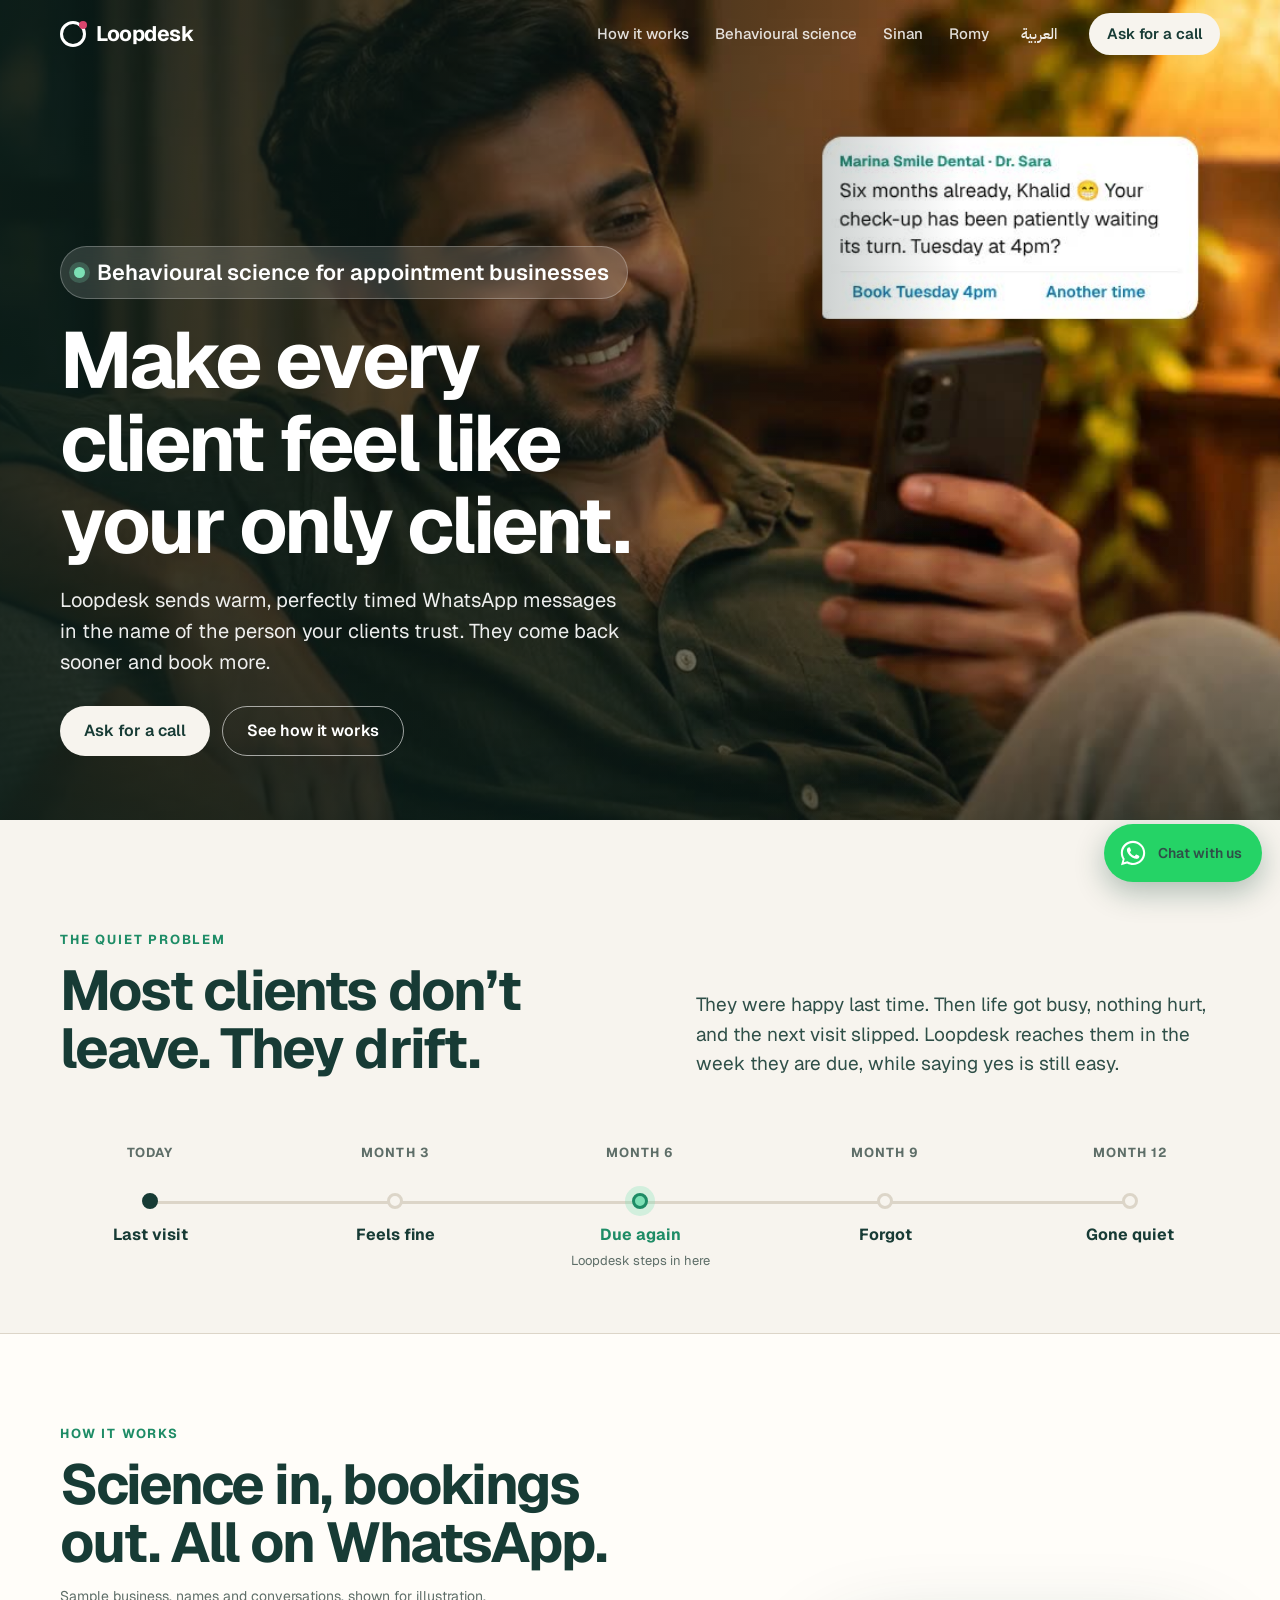
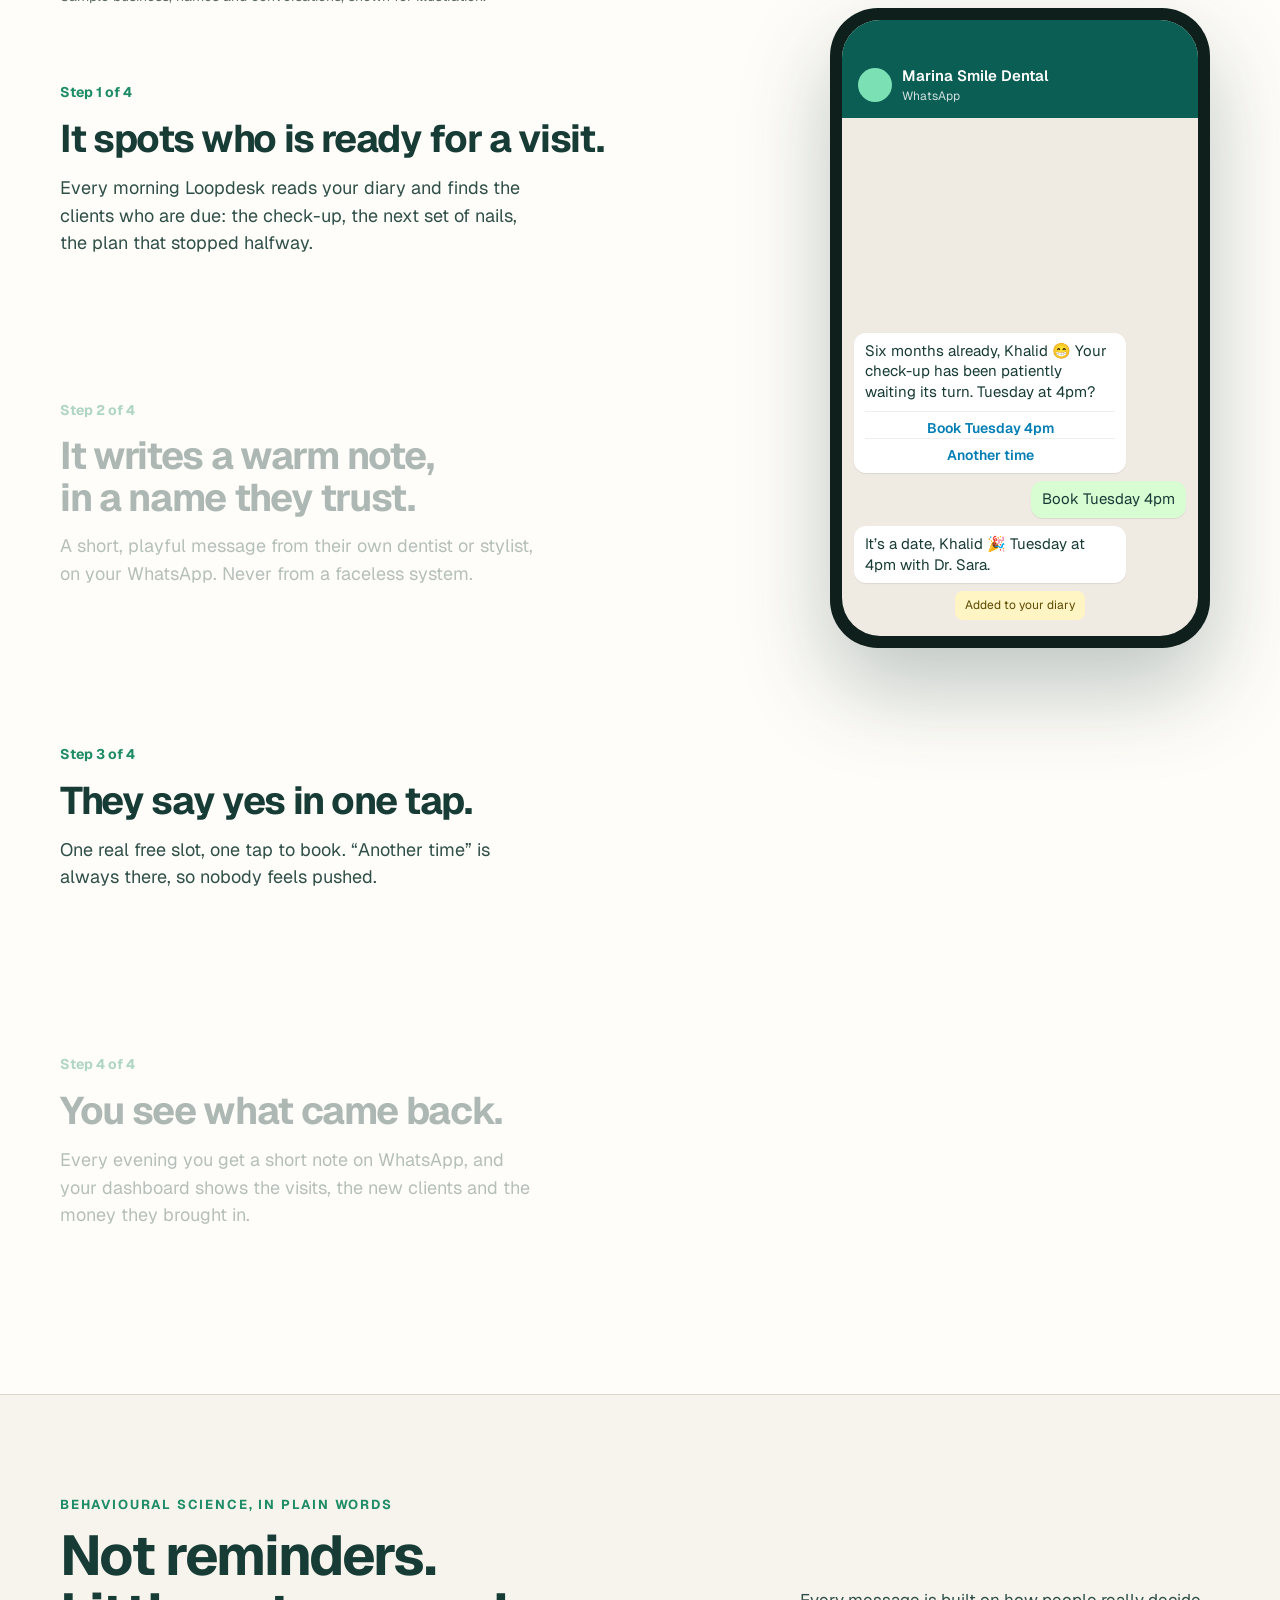
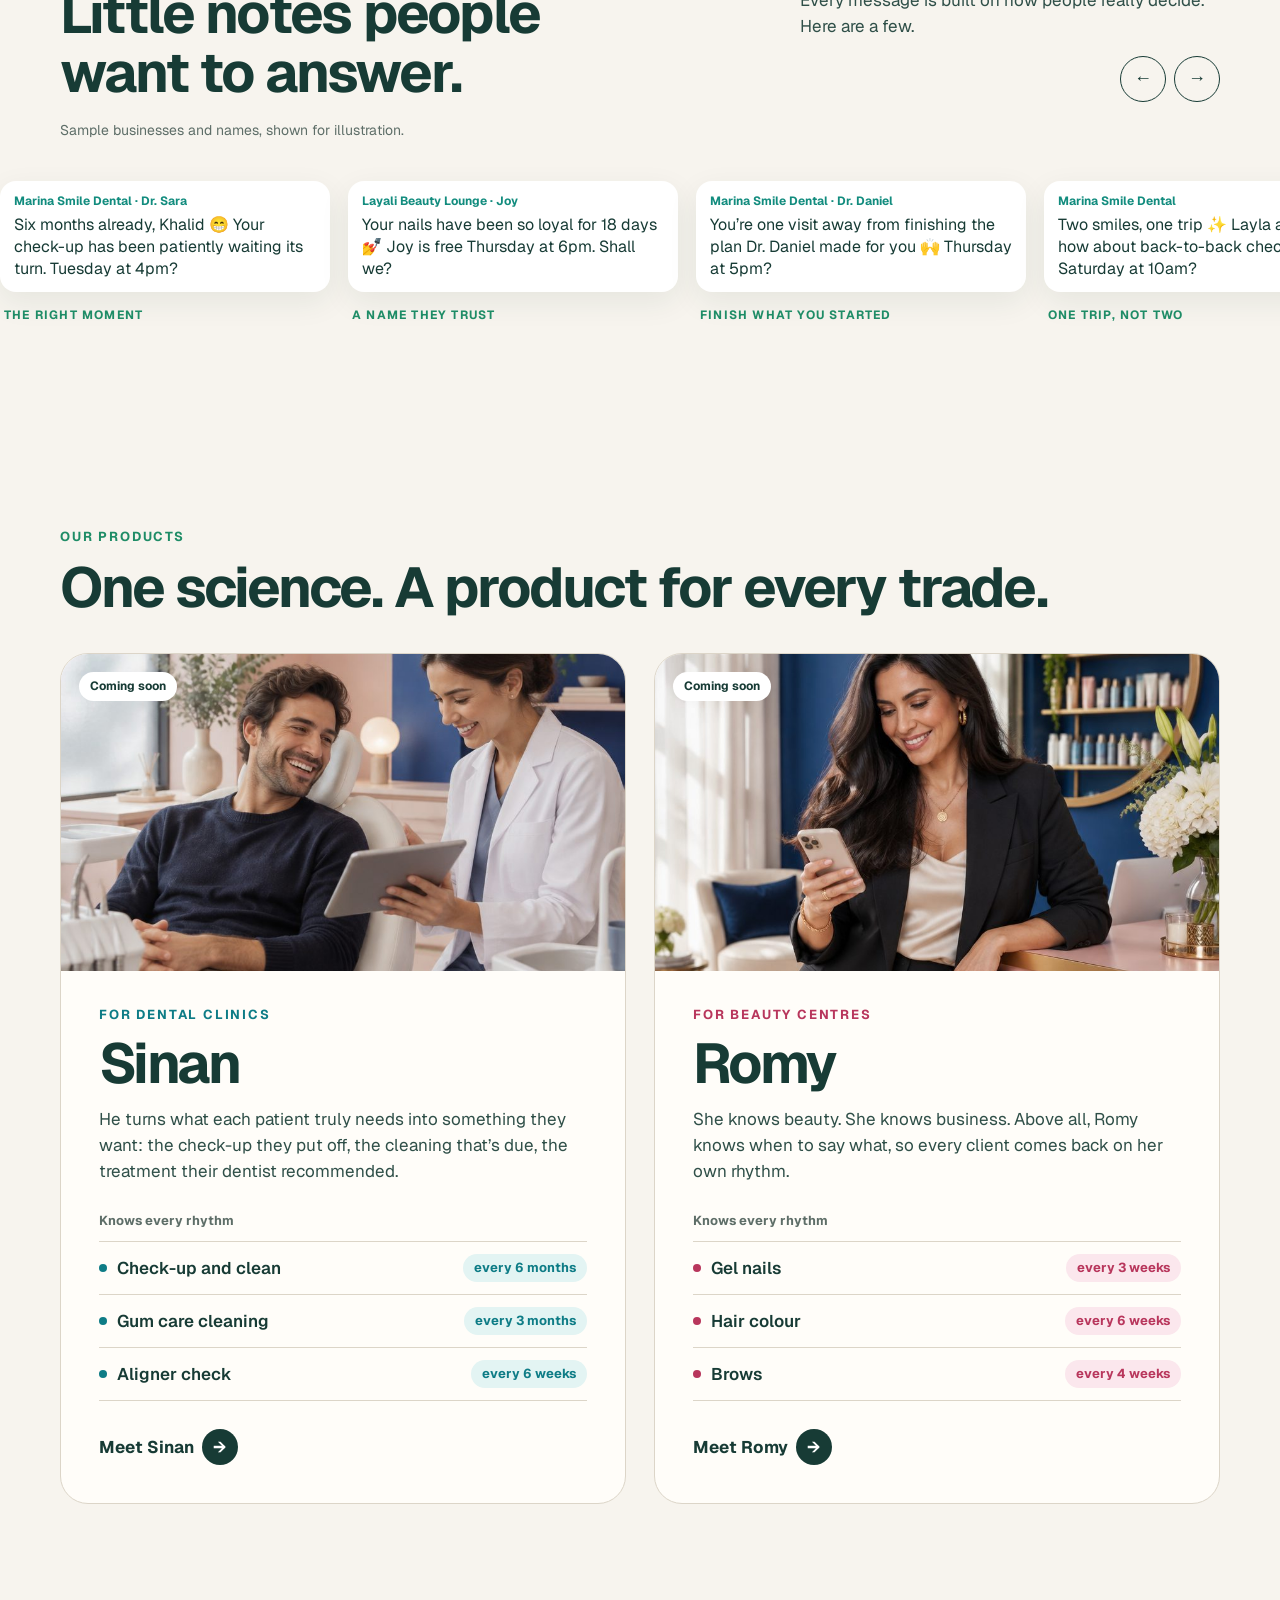
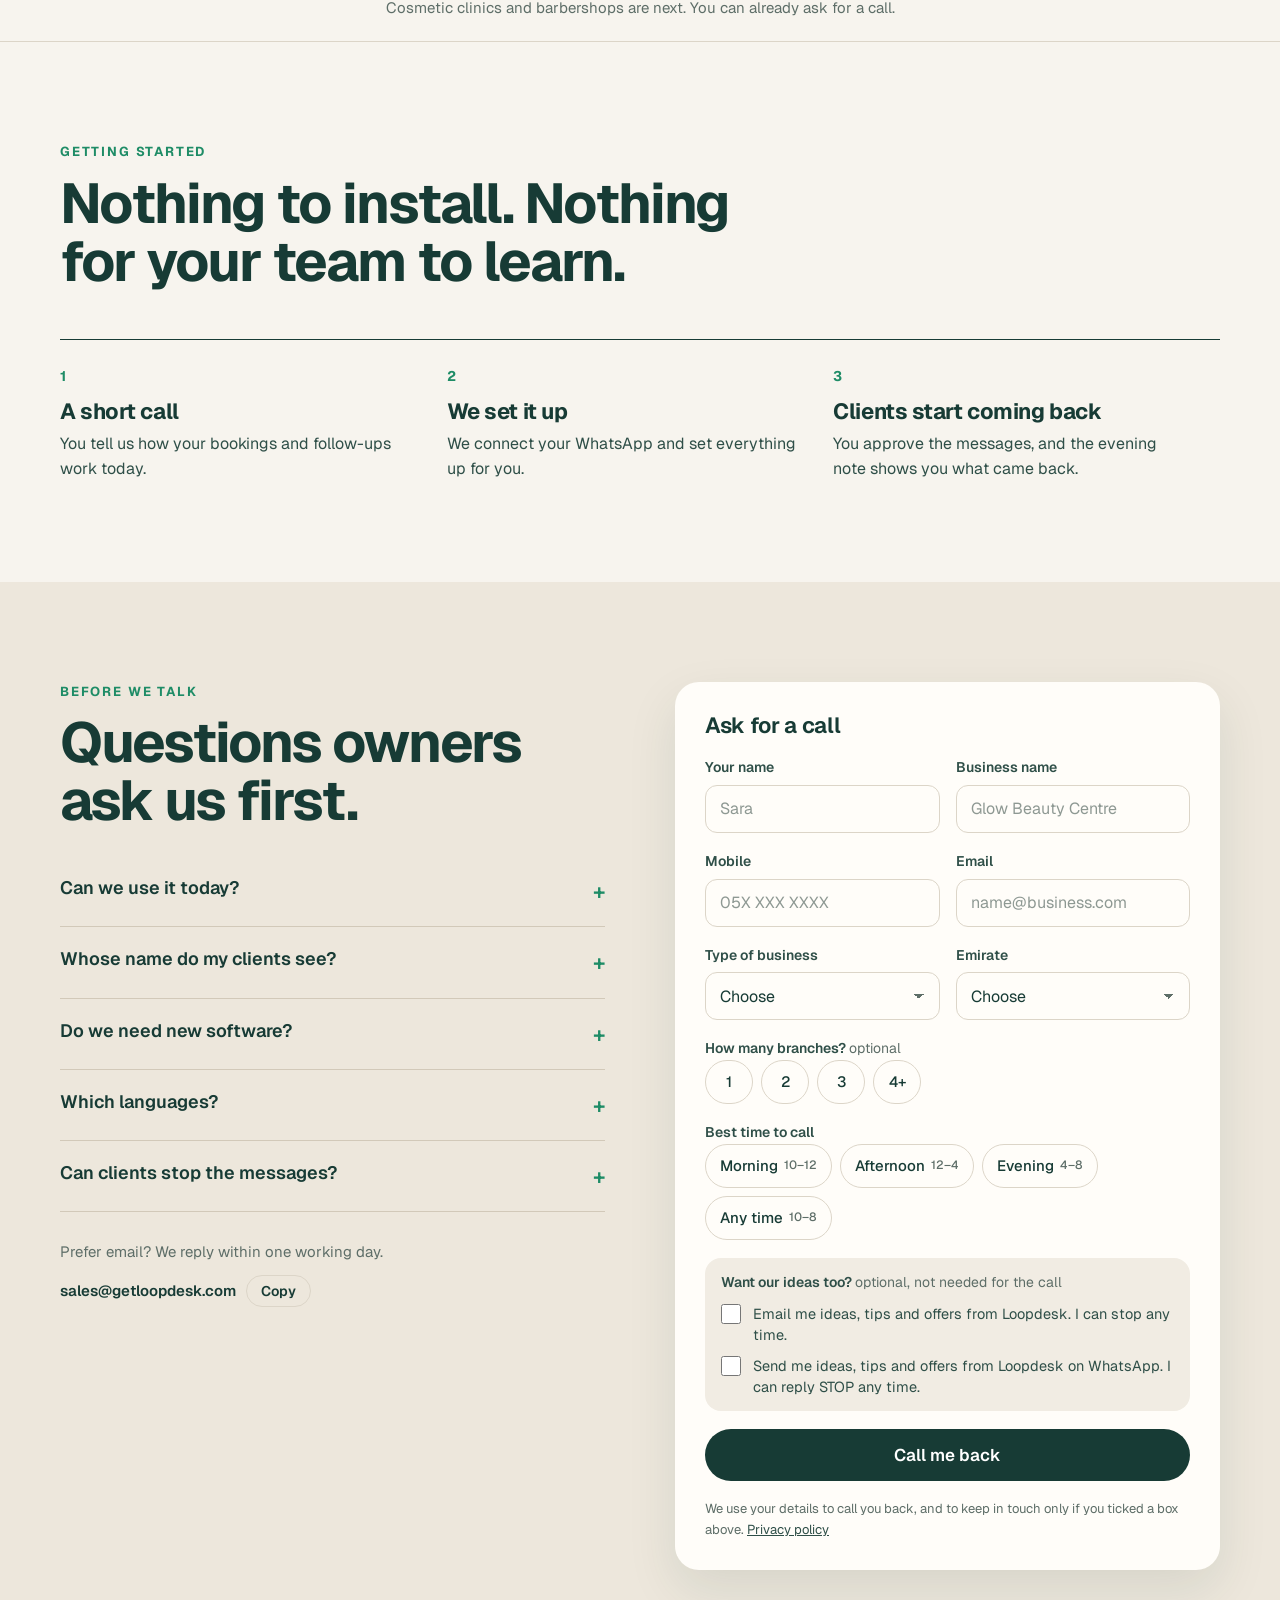
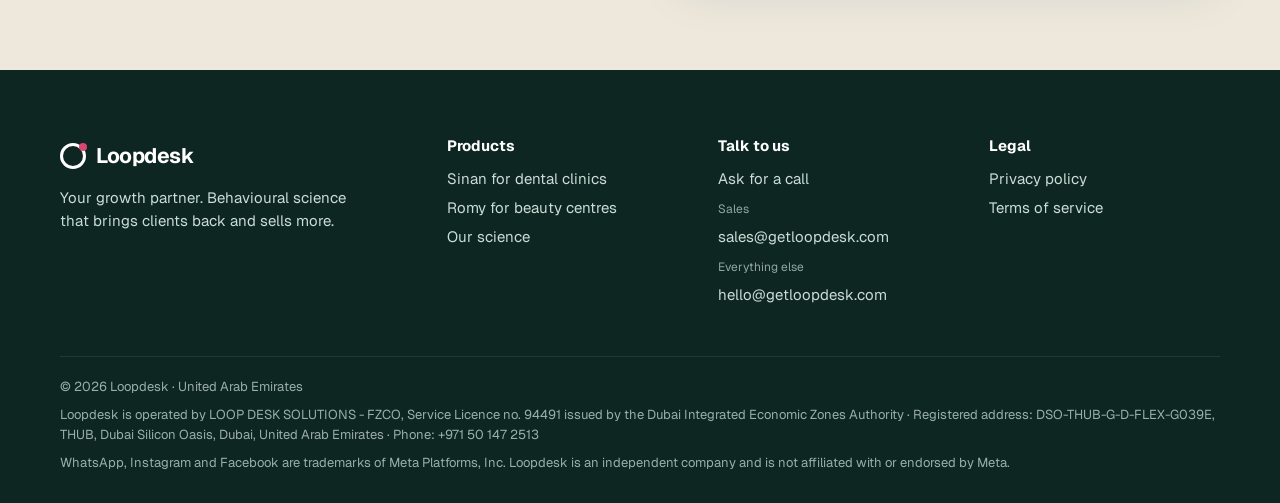
==== commit a4cbd48c: "Trim the recipe: no timing rules, follow-up rules or step mechanics; science cut to 3 headlines Co-A" ====
--- a/index.html
+++ b/index.html
@@ -47,11 +47,11 @@
 <div class="track"><div class="rail"></div><div class="fill"></div><div class="stop" style="--x:0%" data-x="0"><span class="when"><span class="en">Today</span><span class="ar">اليوم</span></span><i></i><b><span class="d-only"><span class="en">Last visit</span><span class="ar">آخر زيارة</span></span><span class="b-only"><span class="en">Last visit</span><span class="ar">آخر زيارة</span></span></b></div><div class="stop" style="--x:25%" data-x="25"><span class="when"><span class="en">Month 3</span><span class="ar">الشهر 3</span></span><i></i><b><span class="d-only"><span class="en">Feels fine</span><span class="ar">يشعر أنّه بخير</span></span><span class="b-only"><span class="en">Still looks good</span><span class="ar">ما زالت راضية عن إطلالتها</span></span></b></div><div class="stop save" style="--x:50%" data-x="50"><span class="when"><span class="en">Month 6</span><span class="ar">الشهر 6</span></span><i></i><b><span class="d-only"><span class="en">Due again</span><span class="ar">حان الموعد</span></span><span class="b-only"><span class="en">Due again</span><span class="ar">حان الموعد</span></span></b><span class="here"><span class="en">Loopdesk steps in here</span><span class="ar">هنا تتدخّل Loopdesk</span></span></div><div class="stop" style="--x:75%" data-x="75"><span class="when"><span class="en">Month 9</span><span class="ar">الشهر 9</span></span><i></i><b><span class="d-only"><span class="en">Forgot</span><span class="ar">نسي</span></span><span class="b-only"><span class="en">Forgot</span><span class="ar">نسيت</span></span></b></div><div class="stop" style="--x:100%" data-x="100"><span class="when"><span class="en">Month 12</span><span class="ar">الشهر 12</span></span><i></i><b><span class="d-only"><span class="en">Gone quiet</span><span class="ar">انقطع</span></span><span class="b-only"><span class="en">Gone quiet</span><span class="ar">انقطعت</span></span></b></div></div></div></section>
 <section class="story" id="how"><div class="w"><div class="lab"><span class="en">How it works</span><span class="ar">كيف تعمل</span></div><h2 style="margin-top:12px;max-width:760px"><span class="en">Science in, bookings out. All on WhatsApp.</span><span class="ar">علم السلوك يكتب، والمواعيد تمتلئ. وكلّ ذلك على WhatsApp.</span></h2>
 <p class="eg"><span class="en">Sample business, names and conversations, shown for illustration.</span><span class="ar">نشاط وأسماء ومحادثات نموذجية، للتوضيح فقط.</span></p>
-<div class="grid"><div class="steps"><div class="step"><div class="n"><span class="en">Step 1 of 4</span><span class="ar">الخطوة 1 من 4</span></div><h3><span class="en">It spots who is ready for a visit.</span><span class="ar">تكتشف مَن حان موعد زيارته.</span></h3><p><span class="en">Every morning Loopdesk reads your diary and finds the clients who are due: the check-up, the next set of nails, the plan that stopped halfway.</span><span class="ar">كلّ صباح تقرأ Loopdesk جدول مواعيدكم، وتجد العملاء الذين حان موعدهم: الفحص الدوري، وجلسة الأظافر التالية، والخطة التي توقّفت في منتصفها.</span></p><div class="sci"><b><span class="en">Why it works</span><span class="ar">لماذا تنجح</span></b><span><span class="en">People act when a need is fresh. Reaching out the day a visit is due beats a mass reminder on day one.</span><span class="ar">يتحرّك الناس حين تكون الحاجة حاضرة. رسالة تصل حين يحين موعد الزيارة أنجح من تذكير جماعي يصل الجميع في اليوم نفسه.</span></span></div><div class="mobile"></div></div><div class="step"><div class="n"><span class="en">Step 2 of 4</span><span class="ar">الخطوة 2 من 4</span></div><h3><span class="en">It writes a warm note, in a name they trust.</span><span class="ar">تكتب رسالة دافئة، باسمٍ يثقون به.</span></h3><p><span class="en">A short, playful message from their own dentist or stylist, on your WhatsApp. Never from a faceless system.</span><span class="ar">رسالة قصيرة ومرحة من طبيب أسنانهم أو خبيرة التجميل التي يعرفونها، على رقم WhatsApp الخاص بكم. لا تذكيرًا آليًا عامًا.</span></p><div class="sci"><b><span class="en">Why it works</span><span class="ar">لماذا تنجح</span></b><span><span class="en">We listen to the people we know. A familiar name turns a reminder into a personal invitation.</span><span class="ar">نصغي إلى مَن نعرفهم. والاسم المألوف يحوّل التذكير إلى دعوة شخصية.</span></span></div><div class="mobile"></div></div><div class="step"><div class="n"><span class="en">Step 3 of 4</span><span class="ar">الخطوة 3 من 4</span></div><h3><span class="en">They say yes in one tap.</span><span class="ar">يحجزون بلمسة واحدة.</span></h3><p><span class="en">One real free slot, one tap to book. “Another time” is always there, so nobody feels pushed.</span><span class="ar">موعد متاح فعلًا، وحجز بلمسة واحدة. وزرّ «وقت آخر» موجود دائمًا، فلا يشعر أحد بالضغط.</span></p><div class="sci"><b><span class="en">Why it works</span><span class="ar">لماذا تنجح</span></b><span><span class="en">Every extra step loses people. One clear choice makes yes the easy option.</span><span class="ar">كلما طالت خطوات الحجز، زاد احتمال أن يتراجع العميل. والخيار الواحد الواضح يجعل الموافقة هي الأسهل.</span></span></div><div class="mobile"></div></div><div class="step"><div class="n"><span class="en">Step 4 of 4</span><span class="ar">الخطوة 4 من 4</span></div><h3><span class="en">You see what came back.</span><span class="ar">وتتابعون الحجوزات والدخل.</span></h3><p><span class="en">Every evening you get a short note on WhatsApp, and your dashboard shows the visits, the new clients and the money they brought in.</span><span class="ar">كلّ مساء تصلكم رسالة قصيرة على WhatsApp، وتعرض لوحة المتابعة الزيارات والعملاء الجدد والدخل الذي جاؤوا به.</span></p><div class="sci"><b><span class="en">Why it works</span><span class="ar">لماذا تنجح</span></b><span><span class="en">What gets seen gets managed. Owners decide better with one clear number.</span><span class="ar">حين ترون النتائج بوضوح، تسهل عليكم متابعة العمل واتخاذ القرار.</span></span></div><div class="mobile"></div></div></div><div class="phonewrap" aria-hidden="true"><div class="phone" id="phone"></div></div></div></div></section>
+<div class="grid"><div class="steps"><div class="step"><div class="n"><span class="en">Step 1 of 4</span><span class="ar">الخطوة 1 من 4</span></div><h3><span class="en">It spots who is ready for a visit.</span><span class="ar">تكتشف مَن حان موعد زيارته.</span></h3><p><span class="en">Every morning Loopdesk reads your diary and finds the clients who are due: the check-up, the next set of nails, the plan that stopped halfway.</span><span class="ar">كلّ صباح تقرأ Loopdesk جدول مواعيدكم، وتجد العملاء الذين حان موعدهم: الفحص الدوري، وجلسة الأظافر التالية، والخطة التي توقّفت في منتصفها.</span></p><div class="mobile"></div></div><div class="step"><div class="n"><span class="en">Step 2 of 4</span><span class="ar">الخطوة 2 من 4</span></div><h3><span class="en">It writes a warm note, in a name they trust.</span><span class="ar">تكتب رسالة دافئة، باسمٍ يثقون به.</span></h3><p><span class="en">A short, playful message from their own dentist or stylist, on your WhatsApp. Never from a faceless system.</span><span class="ar">رسالة قصيرة ومرحة من طبيب أسنانهم أو خبيرة التجميل التي يعرفونها، على رقم WhatsApp الخاص بكم. لا تذكيرًا آليًا عامًا.</span></p><div class="mobile"></div></div><div class="step"><div class="n"><span class="en">Step 3 of 4</span><span class="ar">الخطوة 3 من 4</span></div><h3><span class="en">They say yes in one tap.</span><span class="ar">يحجزون بلمسة واحدة.</span></h3><p><span class="en">One real free slot, one tap to book. “Another time” is always there, so nobody feels pushed.</span><span class="ar">موعد متاح فعلًا، وحجز بلمسة واحدة. وزرّ «وقت آخر» موجود دائمًا، فلا يشعر أحد بالضغط.</span></p><div class="mobile"></div></div><div class="step"><div class="n"><span class="en">Step 4 of 4</span><span class="ar">الخطوة 4 من 4</span></div><h3><span class="en">You see what came back.</span><span class="ar">وتتابعون الحجوزات والدخل.</span></h3><p><span class="en">Every evening you get a short note on WhatsApp, and your dashboard shows the visits, the new clients and the money they brought in.</span><span class="ar">كلّ مساء تصلكم رسالة قصيرة على WhatsApp، وتعرض لوحة المتابعة الزيارات والعملاء الجدد والدخل الذي جاؤوا به.</span></p><div class="mobile"></div></div></div><div class="phonewrap" aria-hidden="true"><div class="phone" id="phone"></div></div></div></div></section>
 <section class="notes" id="science"><div class="w head"><div><div class="lab"><span class="en">Behavioural science, in plain words</span><span class="ar">علم السلوك، بكلمات بسيطة</span></div><h2 style="margin-top:12px;max-width:640px"><span class="en">Not reminders. Little notes people want to answer.</span><span class="ar">ليست تذكيرات، بل رسائل صغيرة يحبّ الناس الردّ عليها.</span></h2></div>
-<div class="side"><p><span class="en">Every message is built on how people really decide. Here are a few, and why they work.</span><span class="ar">كلّ رسالة مبنية على الطريقة التي يتّخذ بها الناس قراراتهم فعلًا. إليكم بعضها، ولماذا تنجح.</span></p><div class="arrows"><button type="button" data-d="-1" aria-label="Previous">←</button><button type="button" data-d="1" aria-label="Next">→</button></div></div></div>
+<div class="side"><p><span class="en">Every message is built on how people really decide. Here are a few.</span><span class="ar">كلّ رسالة مبنية على الطريقة التي يتّخذ بها الناس قراراتهم فعلًا. إليكم بعضها.</span></p><div class="arrows"><button type="button" data-d="-1" aria-label="Previous">←</button><button type="button" data-d="1" aria-label="Next">→</button></div></div></div>
 <p class="w eg"><span class="en">Sample businesses and names, shown for illustration.</span><span class="ar">أنشطة وأسماء نموذجية، للتوضيح فقط.</span></p>
-<div class="strip" tabindex="0" aria-label="Sample messages"><div class="note"><div class="m"><small><span class="en">Marina Smile Dental · Dr. Sara</span><span class="ar">مارينا سمايل للأسنان · د. سارة</span></small><span class="en">Six months already, Khalid 😁 Your check-up has been patiently waiting its turn. Tuesday at 4pm?</span><span class="ar">مرّت 6 أشهر يا خالد 😁 وفحصك الدوري ينتظر دوره بصبر. ما رأيك بالثلاثاء الساعة 4 عصرًا؟</span></div><div class="why"><b><span class="en">The right moment</span><span class="ar">اللحظة المناسبة</span></b><span class="en">Sent the week it is due, not a month early.</span><span class="ar">تُرسل في الأسبوع الذي يحين فيه الموعد، لا قبله بشهر.</span></div></div><div class="note"><div class="m"><small><span class="en">Layali Beauty Lounge · Joy</span><span class="ar">ليالي للتجميل · جوي</span></small><span class="en">Your nails have been so loyal for 18 days 💅 Joy is free Thursday at 6pm. Shall we?</span><span class="ar">أظافرك وفيّة لكِ منذ 18 يومًا 💅 جوي متاحة الخميس الساعة 6 مساءً. نحجز لكِ؟</span></div><div class="why"><b><span class="en">A name they trust</span><span class="ar">اسم يثقون به</span></b><span class="en">From Joy, the person she already knows.</span><span class="ar">من جوي، التي تعرفها العميلة أصلًا.</span></div></div><div class="note"><div class="m"><small><span class="en">Marina Smile Dental · Dr. Daniel</span><span class="ar">مارينا سمايل للأسنان · د. دانيال</span></small><span class="en">You’re one visit away from finishing the plan Dr. Daniel made for you 🙌 Thursday at 5pm?</span><span class="ar">بقيت زيارة واحدة فقط لتكتمل الخطة التي وضعها لك د. دانيال 🙌 ما رأيك بالخميس الساعة 5 مساءً؟</span></div><div class="why"><b><span class="en">Finish what you started</span><span class="ar">إكمال ما بدأناه</span></b><span class="en">Progress already made pulls people to the end.</span><span class="ar">التقدّم الذي تحقّق يشدّ الناس نحو خطّ النهاية.</span></div></div><div class="note"><div class="m"><small><span class="en">Marina Smile Dental</span><span class="ar">مارينا سمايل للأسنان</span></small><span class="en">Two smiles, one trip ✨ Layla and Adam, how about back-to-back check-ups on Saturday at 10am?</span><span class="ar">ابتسامتان ومشوار واحد ✨ ليلى وآدم، ما رأيكما بفحصين متتاليين يوم السبت الساعة 10 صباحًا؟</span></div><div class="why"><b><span class="en">One trip, not two</span><span class="ar">مشوار واحد بدل اثنين</span></b><span class="en">Making life easier is the best reason to say yes.</span><span class="ar">تسهيل الحياة أفضل سبب للموافقة.</span></div></div><div class="note"><div class="m"><small><span class="en">Layali Beauty Lounge · Dana</span><span class="ar">ليالي للتجميل · دانة</span></small><span class="en">Booked 🎉 While you’re with us, a 15-minute brow tidy with Dana?</span><span class="ar">تمّ الحجز 🎉 وبما أنّكِ عندنا، ما رأيك بتهذيب الحواجب مع دانة في 15 دقيقة؟</span></div><div class="why"><b><span class="en">At the happy moment</span><span class="ar">في لحظة الفرح</span></b><span class="en">One extra, offered right after a yes, never before.</span><span class="ar">إضافة واحدة تُعرض بعد الحجز مباشرةً، لا قبله أبدًا.</span></div></div><div class="note"><div class="m"><small><span class="en">Layali Beauty Lounge · Joy</span><span class="ar">ليالي للتجميل · جوي</span></small><span class="en">Fancy some time for you, Sophie? 💛 Joy has Saturday at 11am.</span><span class="ar">ما رأيك بوقت لنفسك يا صوفي؟ 💛 جوي متاحة السبت الساعة 11 صباحًا.</span></div><div class="why"><b><span class="en">No guilt</span><span class="ar">بلا لوم</span></b><span class="en">A warm invitation brings people back. Blame keeps them away.</span><span class="ar">الدعوة الدافئة تعيد الناس، واللوم يُبعدهم.</span></div></div></div></section>
+<div class="strip" tabindex="0" aria-label="Sample messages"><div class="note"><div class="m"><small><span class="en">Marina Smile Dental · Dr. Sara</span><span class="ar">مارينا سمايل للأسنان · د. سارة</span></small><span class="en">Six months already, Khalid 😁 Your check-up has been patiently waiting its turn. Tuesday at 4pm?</span><span class="ar">مرّت 6 أشهر يا خالد 😁 وفحصك الدوري ينتظر دوره بصبر. ما رأيك بالثلاثاء الساعة 4 عصرًا؟</span></div><div class="why"><b><span class="en">The right moment</span><span class="ar">اللحظة المناسبة</span></b></div></div><div class="note"><div class="m"><small><span class="en">Layali Beauty Lounge · Joy</span><span class="ar">ليالي للتجميل · جوي</span></small><span class="en">Your nails have been so loyal for 18 days 💅 Joy is free Thursday at 6pm. Shall we?</span><span class="ar">أظافرك وفيّة لكِ منذ 18 يومًا 💅 جوي متاحة الخميس الساعة 6 مساءً. نحجز لكِ؟</span></div><div class="why"><b><span class="en">A name they trust</span><span class="ar">اسم يثقون به</span></b></div></div><div class="note"><div class="m"><small><span class="en">Marina Smile Dental · Dr. Daniel</span><span class="ar">مارينا سمايل للأسنان · د. دانيال</span></small><span class="en">You’re one visit away from finishing the plan Dr. Daniel made for you 🙌 Thursday at 5pm?</span><span class="ar">بقيت زيارة واحدة فقط لتكتمل الخطة التي وضعها لك د. دانيال 🙌 ما رأيك بالخميس الساعة 5 مساءً؟</span></div><div class="why"><b><span class="en">Finish what you started</span><span class="ar">إكمال ما بدأناه</span></b></div></div><div class="note"><div class="m"><small><span class="en">Marina Smile Dental</span><span class="ar">مارينا سمايل للأسنان</span></small><span class="en">Two smiles, one trip ✨ Layla and Adam, how about back-to-back check-ups on Saturday at 10am?</span><span class="ar">ابتسامتان ومشوار واحد ✨ ليلى وآدم، ما رأيكما بفحصين متتاليين يوم السبت الساعة 10 صباحًا؟</span></div><div class="why"><b><span class="en">One trip, not two</span><span class="ar">مشوار واحد بدل اثنين</span></b></div></div><div class="note"><div class="m"><small><span class="en">Layali Beauty Lounge · Dana</span><span class="ar">ليالي للتجميل · دانة</span></small><span class="en">Booked 🎉 While you’re with us, a 15-minute brow tidy with Dana?</span><span class="ar">تمّ الحجز 🎉 وبما أنّكِ عندنا، ما رأيك بتهذيب الحواجب مع دانة في 15 دقيقة؟</span></div><div class="why"><b><span class="en">At the happy moment</span><span class="ar">في لحظة الفرح</span></b></div></div><div class="note"><div class="m"><small><span class="en">Layali Beauty Lounge · Joy</span><span class="ar">ليالي للتجميل · جوي</span></small><span class="en">Fancy some time for you, Sophie? 💛 Joy has Saturday at 11am.</span><span class="ar">ما رأيك بوقت لنفسك يا صوفي؟ 💛 جوي متاحة السبت الساعة 11 صباحًا.</span></div><div class="why"><b><span class="en">No guilt</span><span class="ar">بلا لوم</span></b></div></div></div></section>
 <section class="ours"><div class="w" style="padding-block:90px 36px"><div class="lab"><span class="en">Our products</span><span class="ar">منتجاتنا</span></div><h2 style="margin-top:12px"><span class="en">One science. A product for every trade.</span><span class="ar">علم واحد، ومنتج لكلّ مهنة.</span></h2></div>
 <div class="w pgrid">
 <a class="pcard pc-sinan" href="/sinan"><div class="pimg"><img src="/img/dental.jpg" alt="" loading="lazy"><span class="soon"><span class="en">Coming soon</span><span class="ar">قريبًا</span></span></div><div class="pbody"><div class="tag"><span class="en">For dental clinics</span><span class="ar">لعيادات الأسنان</span></div><h3><span class="en">Sinan</span><span class="ar">سنان</span></h3><p><span class="en">He turns what each patient truly needs into something they want: the check-up they put off, the cleaning that’s due, the treatment their dentist recommended.</span><span class="ar">يحوّل ما يحتاجه كلّ مريض فعلًا إلى شيء يرغب فيه: الفحص الذي أجّله، والتنظيف الذي حان موعده، والعلاج الذي أوصى به طبيبه.</span></p><div class="prh-l"><span class="en">Knows every rhythm</span><span class="ar">يعرف كلّ إيقاع</span></div><ul class="prh"><li><span><span class="en">Check-up and clean</span><span class="ar">فحص وتنظيف</span></span><b><span class="en">every 6 months</span><span class="ar">كلّ 6 أشهر</span></b></li><li><span><span class="en">Gum care cleaning</span><span class="ar">تنظيف اللثة</span></span><b><span class="en">every 3 months</span><span class="ar">كلّ 3 أشهر</span></b></li><li><span><span class="en">Aligner check</span><span class="ar">متابعة التقويم</span></span><b><span class="en">every 6 weeks</span><span class="ar">كلّ 6 أسابيع</span></b></li></ul><span class="go"><span class="en">Meet Sinan</span><span class="ar">تعرّفوا على سنان</span> <i aria-hidden="true">→</i></span></div></a>
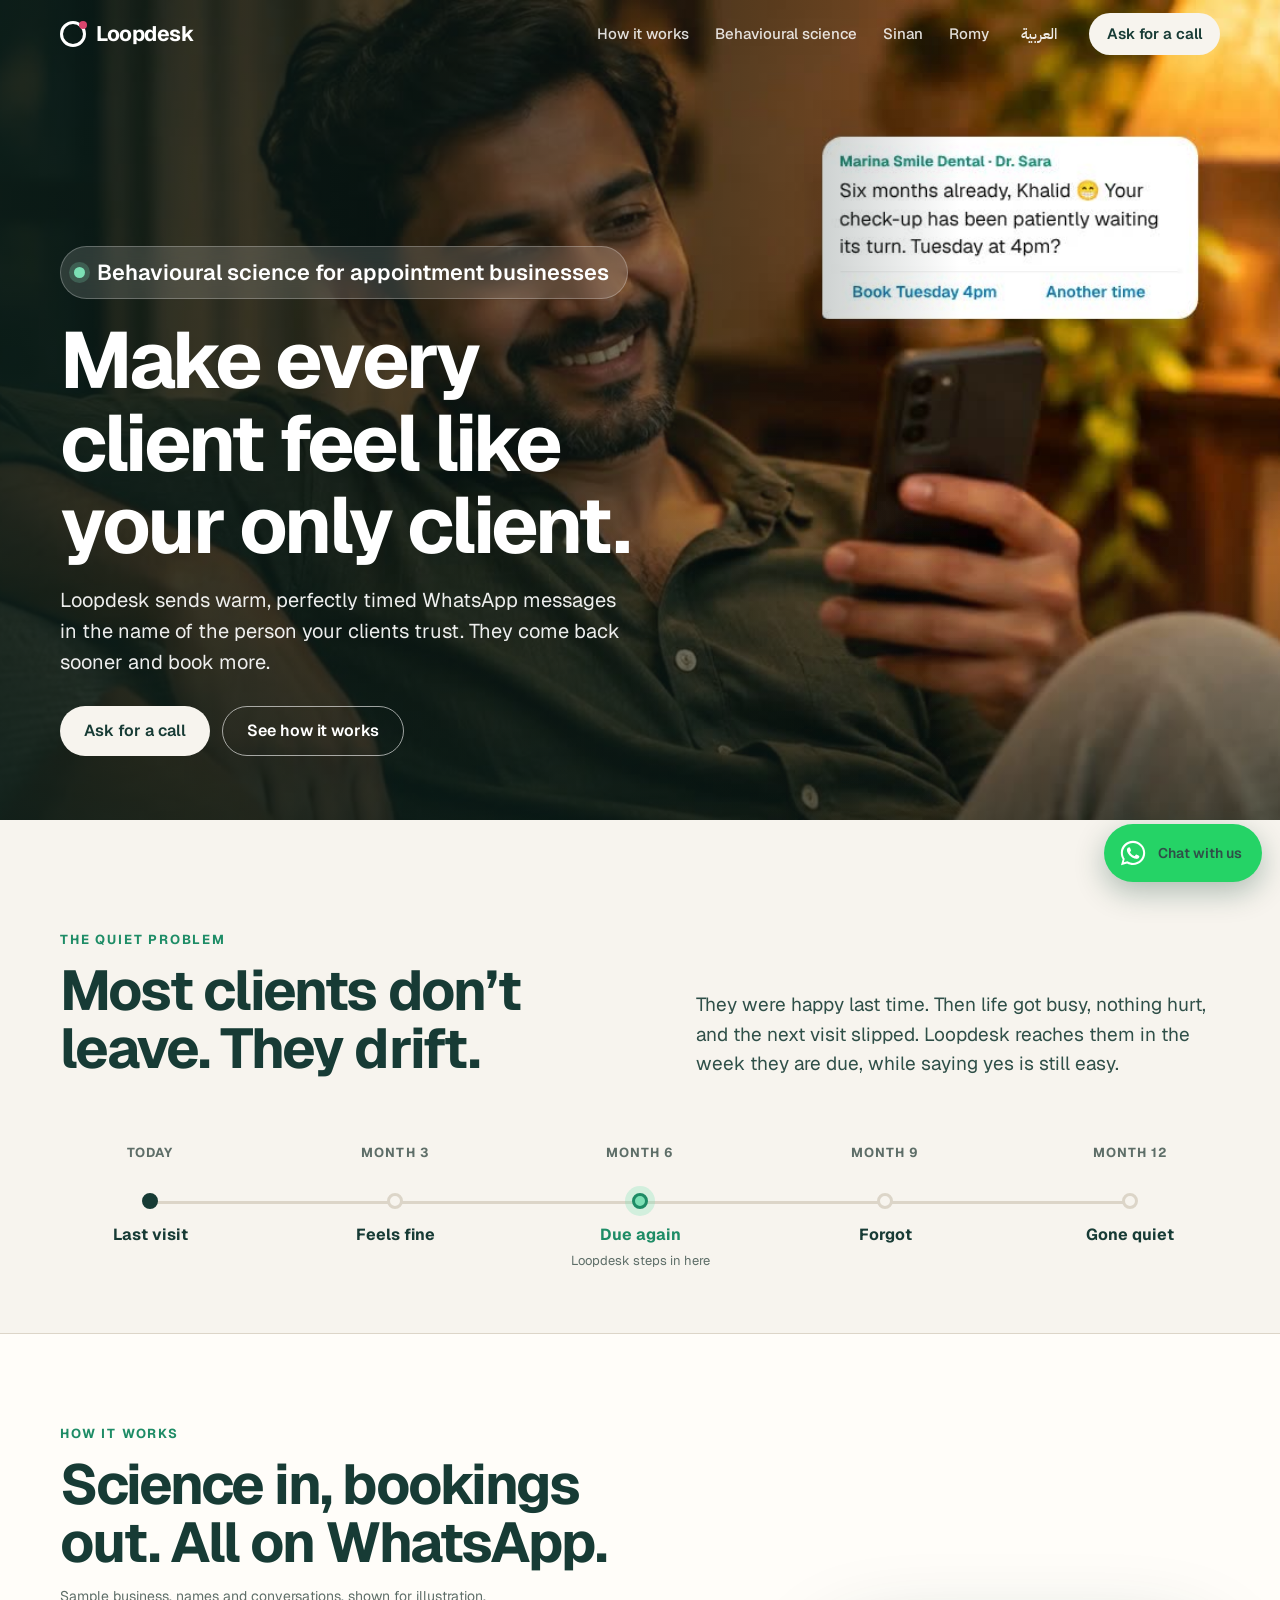
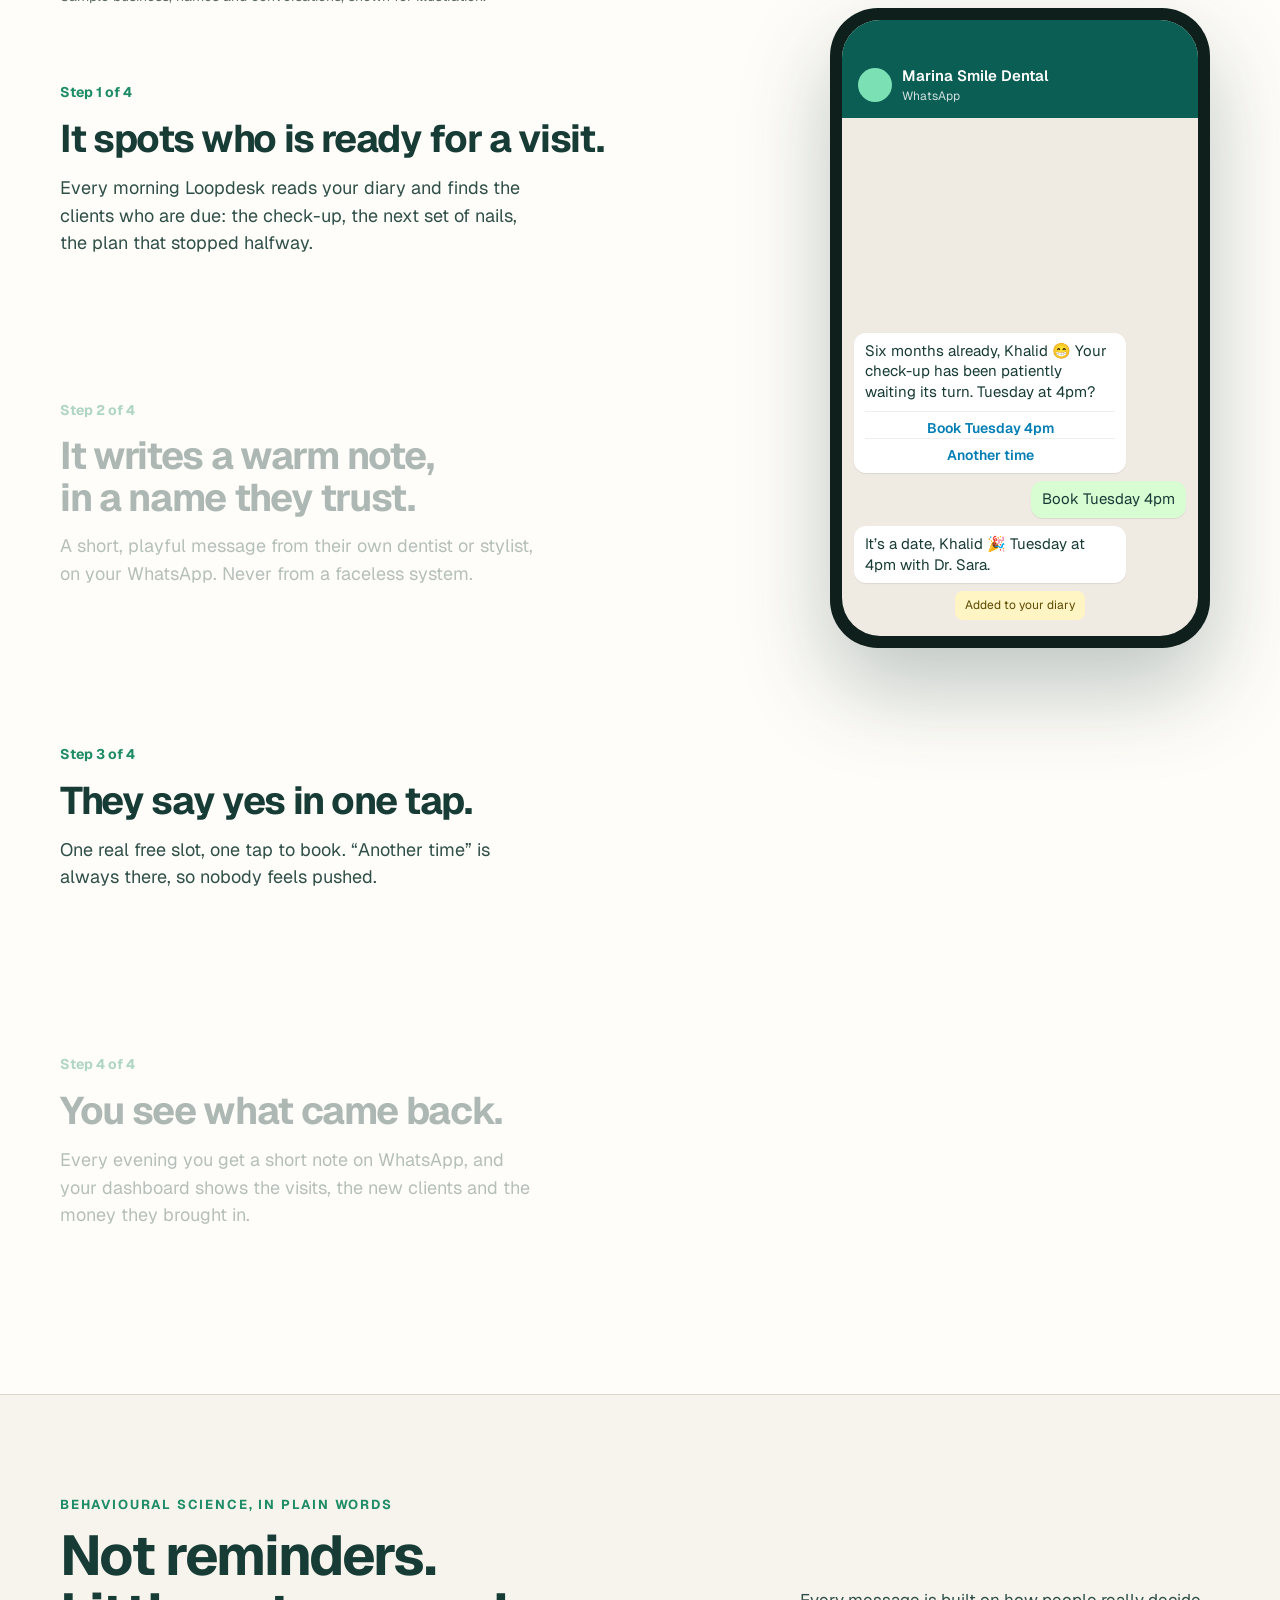
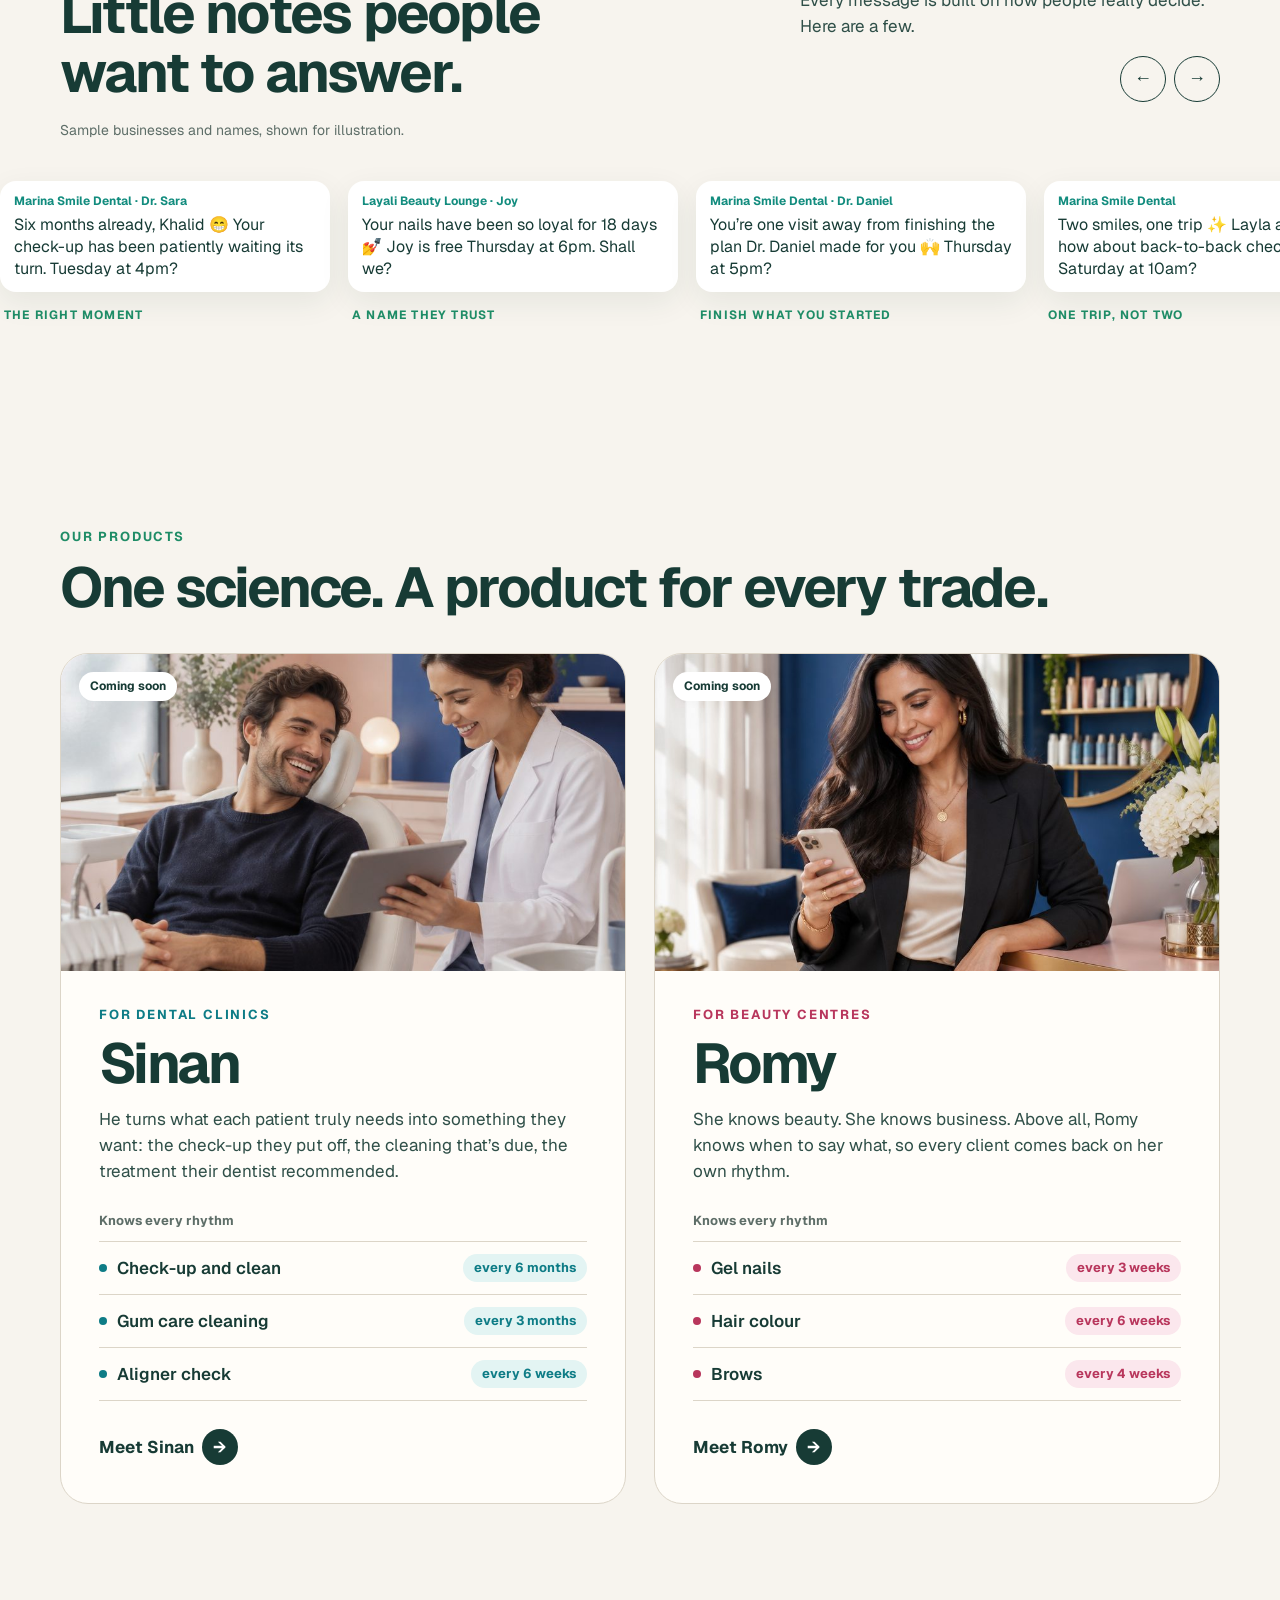
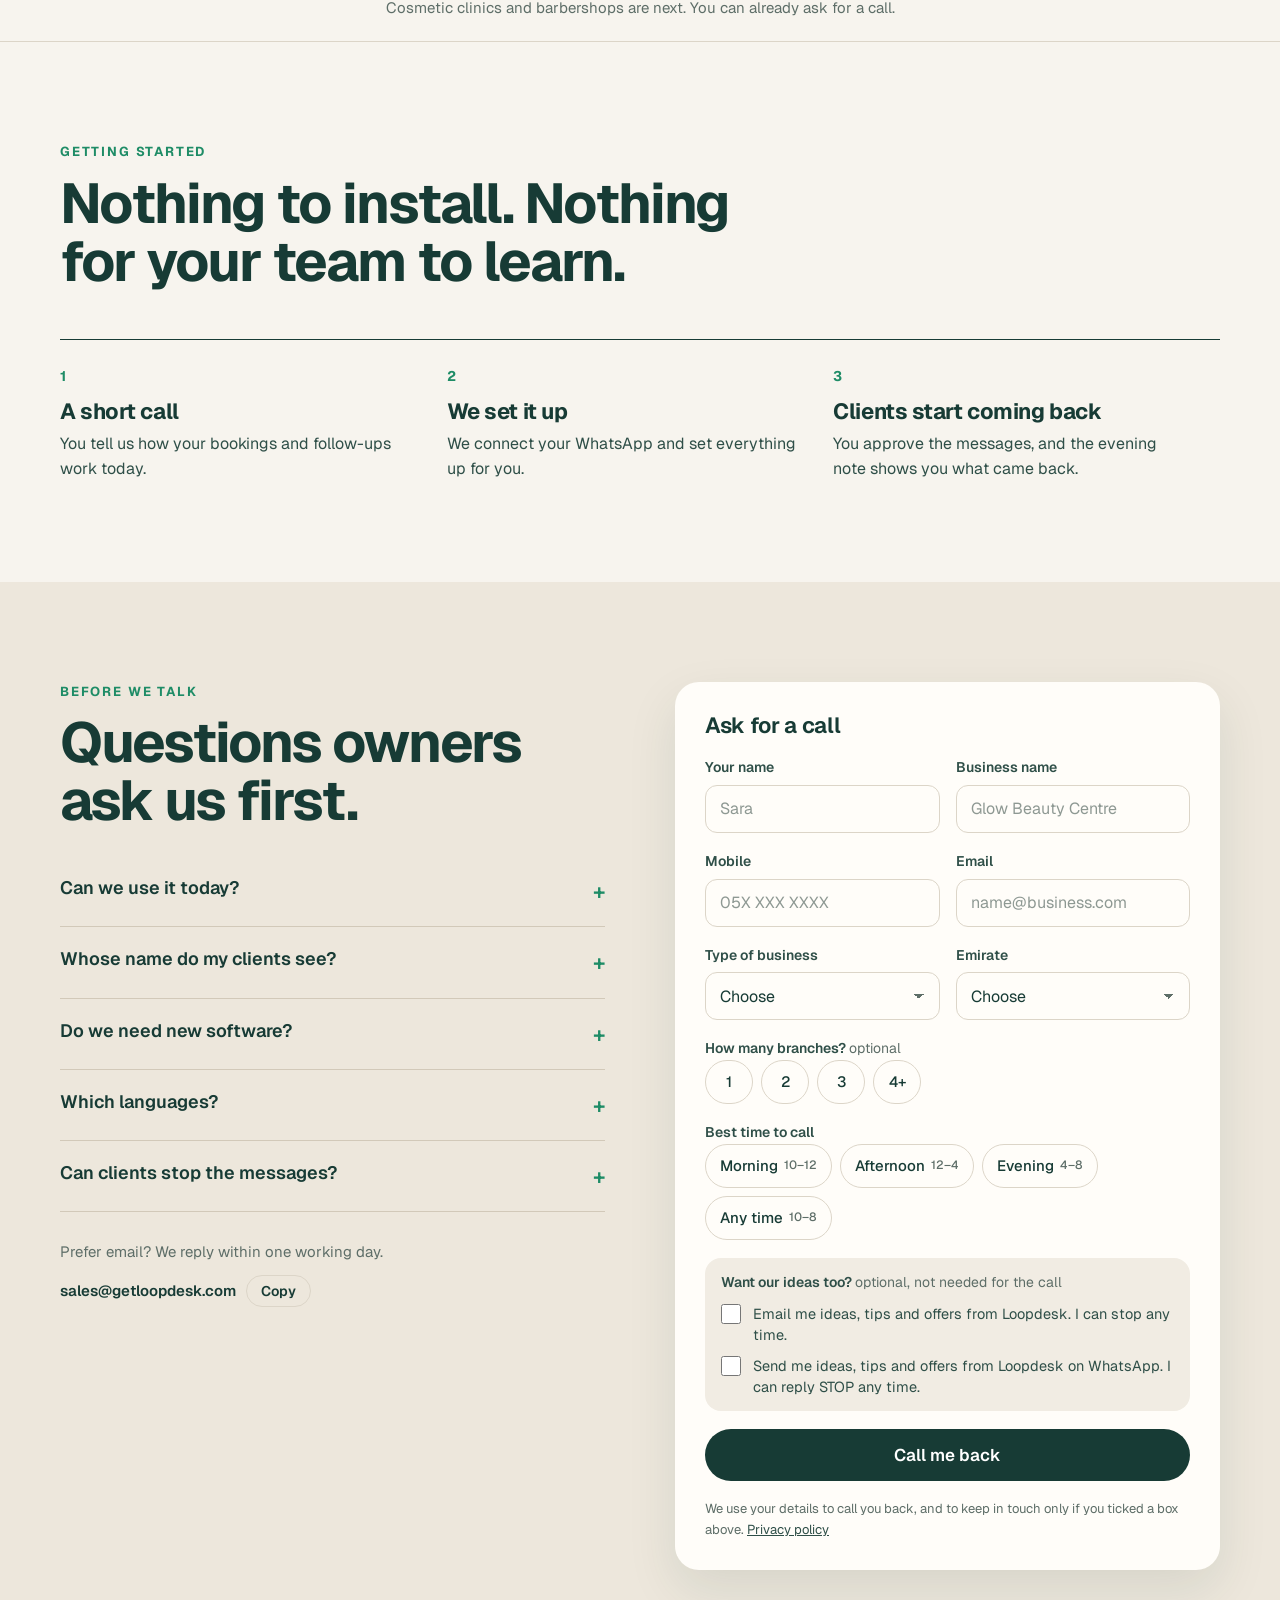
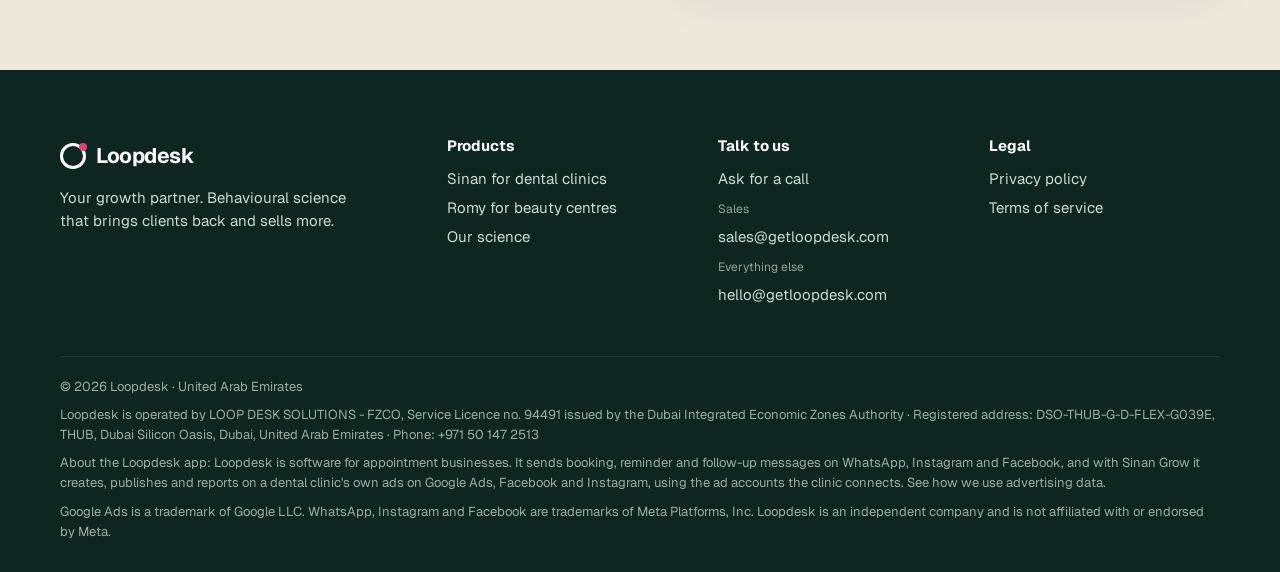
==== commit 4ac65a14: "Privacy: advertising accounts section (Google Ads + Meta, Limited Use); home page: what the Loopdesk" ====
--- a/index.html
+++ b/index.html
@@ -160,11 +160,12 @@
 <div class="legal">
 <p><span class="en">© 2026 Loopdesk · United Arab Emirates</span><span class="ar"><span class="ltr">© 2026 Loopdesk</span> · الإمارات العربية المتحدة</span></p>
 <p><span class="en">Loopdesk is operated by <span class="ltr">LOOP DESK SOLUTIONS - FZCO</span>, Service Licence no. <span class="ltr">94491</span> issued by the Dubai Integrated Economic Zones Authority · Registered address: <span class="ltr">DSO-THUB-G-D-FLEX-G039E, THUB, Dubai Silicon Oasis, Dubai, United Arab Emirates</span> · Phone: <a class="ltr" href="tel:+971501472513">+971 50 147 2513</a></span><span class="ar">تشغّل <span class="ltr">Loopdesk</span> شركة لوب ديسك سولوشنز - ش م ح، رخصة مهنية رقم <span class="ltr">94491</span> صادرة عن سلطة دبي للمناطق الاقتصادية المتكاملة · العنوان المسجّل: <span class="ltr">DSO-THUB-G-D-FLEX-G039E</span>، مبنى <span class="ltr">THUB</span>، واحة دبي للسيليكون، دبي، الإمارات العربية المتحدة · الهاتف: <a class="ltr" href="tel:+971501472513">+971 50 147 2513</a></span></p>
-<p><span class="en">WhatsApp, Instagram and Facebook are trademarks of Meta Platforms, Inc. Loopdesk is an independent company and is not affiliated with or endorsed by Meta.</span><span class="ar"><span class="ltr">WhatsApp</span> و<span class="ltr">Instagram</span> و<span class="ltr">Facebook</span> علامات تجارية مملوكة لشركة <span class="ltr">Meta Platforms, Inc.</span>، و<span class="ltr">Loopdesk</span> شركة مستقلة لا ترتبط بشركة Meta ولا تحظى بتأييدها.</span></p>
+<p><span class="en">About the Loopdesk app: Loopdesk is software for appointment businesses. It sends booking, reminder and follow-up messages on WhatsApp, Instagram and Facebook, and with Sinan Grow it creates, publishes and reports on a dental clinic's own ads on Google Ads, Facebook and Instagram, using the ad accounts the clinic connects. See <a href="/privacy#ads">how we use advertising data</a>.</span><span class="ar">عن تطبيق <span class="ltr">Loopdesk</span>: برنامج للأعمال التي تعتمد على المواعيد. يرسل رسائل الحجز والتذكير والمتابعة على <span class="ltr">WhatsApp</span> و<span class="ltr">Instagram</span> و<span class="ltr">Facebook</span>، ومع <span class="ltr">Sinan Grow</span> ينشئ إعلانات عيادة الأسنان على <span class="ltr">Google Ads</span> و<span class="ltr">Facebook</span> و<span class="ltr">Instagram</span> وينشرها ويعدّ تقاريرها، عبر الحسابات الإعلانية التي تربطها العيادة. اطّلعوا على <a href="/privacy#ads-ar">كيف نستخدم بيانات الإعلانات</a>.</span></p>
+<p><span class="en">Google Ads is a trademark of Google LLC. WhatsApp, Instagram and Facebook are trademarks of Meta Platforms, Inc. Loopdesk is an independent company and is not affiliated with or endorsed by Meta.</span><span class="ar"><span class="ltr">WhatsApp</span> و<span class="ltr">Instagram</span> و<span class="ltr">Facebook</span> علامات تجارية مملوكة لشركة <span class="ltr">Meta Platforms, Inc.</span>، و<span class="ltr">Loopdesk</span> شركة مستقلة لا ترتبط بشركة Meta ولا تحظى بتأييدها.</span></p>
 </div></div></footer>
 <a class="ld-float" data-chat hidden href="#" target="_blank" rel="noopener" aria-label="WhatsApp"><svg viewBox="0 0 32 32" aria-hidden="true"><path fill="currentColor" d="M16 3C8.8 3 3 8.7 3 15.8c0 2.5.7 4.9 2 6.9L3.2 29l6.5-1.7c1.9 1 4.1 1.6 6.3 1.6 7.2 0 13-5.7 13-12.8S23.2 3 16 3zm0 23.6c-2 0-3.9-.5-5.5-1.5l-.4-.2-3.9 1 1-3.7-.3-.4c-1.1-1.7-1.7-3.7-1.7-5.8C5.2 9.9 10 5.2 16 5.2s10.8 4.7 10.8 10.6S22 26.6 16 26.6zm5.9-7.9c-.3-.2-1.9-.9-2.2-1-.3-.1-.5-.2-.7.2-.2.3-.8 1-1 1.2-.2.2-.4.2-.7.1-.3-.2-1.4-.5-2.6-1.6-1-.9-1.6-1.9-1.8-2.2-.2-.3 0-.5.1-.7l.5-.6c.2-.2.2-.4.3-.6.1-.2 0-.4 0-.6l-1-2.4c-.3-.6-.5-.5-.7-.5h-.6c-.2 0-.6.1-.9.4-.3.3-1.1 1.1-1.1 2.7s1.2 3.2 1.3 3.4c.2.2 2.3 3.5 5.6 4.9 2.8 1.1 3.3.9 3.9.8.6-.1 1.9-.8 2.2-1.5.3-.7.3-1.4.2-1.5-.1-.2-.3-.3-.6-.4z"/></svg><span class="lbl"><span class="en">Chat with us</span><span class="ar">تحدّثوا معنا</span></span></a>
 <div class="mcta"><a class="btn b-ink" href="#talk"><span class="en">Ask for a call</span><span class="ar">اطلبوا اتصالًا</span></a></div>
 <script>window.STORY={"en": {"dental": [{"who": "Marina Smile Dental", "sub": "Today’s diary", "html": "<div class=\"diary\"><div class=\"r\"><span>Khalid · last check-up 6 months ago<\/span><span class=\"due\">Due now<\/span><\/div><div class=\"r\"><span>Layla and Adam · both due<\/span><span class=\"due\">Due now<\/span><\/div><div class=\"r\"><span>Omar · plan, 1 visit left<\/span><span class=\"due\">Due now<\/span><\/div><div class=\"r\"><span>Sara · cleaning<\/span><span class=\"\">Booked ✓<\/span><\/div><\/div><div class=\"sys\">Loopdesk found 4 patients ready for a visit<\/div>"}, {"who": "Marina Smile Dental", "html": "<div class=\"m\"><small>Dr. Sara<\/small>Six months already, Khalid 😁 Your check-up has been patiently waiting its turn. Tuesday at 4pm?<span class=\"ch\">Book Tuesday 4pm<\/span><span class=\"ch\">Another time<\/span><\/div>"}, {"who": "Marina Smile Dental", "html": "<div class=\"m\">Six months already, Khalid 😁 Your check-up has been patiently waiting its turn. Tuesday at 4pm?<span class=\"ch\">Book Tuesday 4pm<\/span><span class=\"ch\">Another time<\/span><\/div><div class=\"m me\">Book Tuesday 4pm<\/div><div class=\"m\">It’s a date, Khalid 🎉 Tuesday at 4pm with Dr. Sara.<\/div><div class=\"sys\">Added to your diary<\/div>"}, {"who": "Loopdesk for owners", "sub": "Your evening note", "html": "<div class=\"m\">Today: Khalid booked his check-up, Layla booked for her and Adam, Omar finished his plan’s last visit 🙌<\/div><div class=\"dashm\"><b>This month at Marina Smile Dental<\/b><br><span class=\"s\">Sample clinic · illustrative figures<\/span><div class=\"big\"><b>AED 36,850<\/b>in visits brought in<\/div><div class=\"t\"><div><b>38<\/b>came back<\/div><div><b>21<\/b>new<\/div><div><b>9<\/b>plans done<\/div><\/div><\/div>"}], "beauty": [{"who": "Layali Beauty Lounge", "sub": "Today’s diary", "html": "<div class=\"diary\"><div class=\"r\"><span>Priya · gel nails 18 days ago<\/span><span class=\"due\">Due now<\/span><\/div><div class=\"r\"><span>Sophie · colour 6 weeks ago<\/span><span class=\"due\">Due now<\/span><\/div><div class=\"r\"><span>Maya · no visit in 3 months<\/span><span class=\"due\">Welcome back<\/span><\/div><div class=\"r\"><span>Dana · blow-dry<\/span><span class=\"\">Booked ✓<\/span><\/div><\/div><div class=\"sys\">Loopdesk found 3 clients ready for a visit<\/div>"}, {"who": "Layali Beauty Lounge", "html": "<div class=\"m\"><small>Joy<\/small>Your nails have been so loyal for 18 days 💅 Joy is free Thursday at 6pm. Shall we?<span class=\"ch\">Book Thursday 6pm<\/span><span class=\"ch\">Another time<\/span><\/div>"}, {"who": "Layali Beauty Lounge", "html": "<div class=\"m\">Your nails have been so loyal for 18 days 💅 Joy is free Thursday at 6pm. Shall we?<span class=\"ch\">Book Thursday 6pm<\/span><span class=\"ch\">Another time<\/span><\/div><div class=\"m me\">Book Thursday 6pm<\/div><div class=\"m\">It’s a date, Priya 🎉 Thursday at 6pm with Joy.<\/div><div class=\"sys\">Added to your diary<\/div>"}, {"who": "Loopdesk for owners", "sub": "Your evening note", "html": "<div class=\"m\">Today: Priya booked her nails, Sophie added brows to Saturday, Maya is back after 3 months 💛<\/div><div class=\"dashm\"><b>This month at Layali Beauty Lounge<\/b><br><span class=\"s\">Sample centre · illustrative figures<\/span><div class=\"big\"><b>AED 28,400<\/b>in visits brought in<\/div><div class=\"t\"><div><b>46<\/b>came back<\/div><div><b>31<\/b>extras<\/div><div><b>12<\/b>welcomed<\/div><\/div><\/div>"}]}, "ar": {"dental": [{"who": "مارينا سمايل للأسنان", "sub": "جدول اليوم", "html": "<div class=\"diary\"><div class=\"r\"><span>خالد · آخر فحص قبل 6 أشهر<\/span><span class=\"due\">حان الموعد<\/span><\/div><div class=\"r\"><span>ليلى وآدم · كلاهما<\/span><span class=\"due\">حان الموعد<\/span><\/div><div class=\"r\"><span>عمر · بقيت زيارة من خطته<\/span><span class=\"due\">حان الموعد<\/span><\/div><div class=\"r\"><span>سارة · تنظيف<\/span><span class=\"\">محجوز ✓<\/span><\/div><\/div><div class=\"sys\">وجدت Loopdesk أربعة مرضى حان موعد زيارتهم<\/div>"}, {"who": "مارينا سمايل للأسنان", "html": "<div class=\"m\"><small>د. سارة<\/small>مرّت 6 أشهر يا خالد 😁 وفحصك الدوري ينتظر دوره بصبر. ما رأيك بالثلاثاء الساعة 4 عصرًا؟<span class=\"ch\">احجز الثلاثاء 4 عصرًا<\/span><span class=\"ch\">وقت آخر<\/span><\/div>"}, {"who": "مارينا سمايل للأسنان", "html": "<div class=\"m\">مرّت 6 أشهر يا خالد 😁 وفحصك الدوري ينتظر دوره بصبر. ما رأيك بالثلاثاء الساعة 4 عصرًا؟<span class=\"ch\">احجز الثلاثاء 4 عصرًا<\/span><span class=\"ch\">وقت آخر<\/span><\/div><div class=\"m me\">احجز الثلاثاء 4 عصرًا<\/div><div class=\"m\">تمّ يا خالد 🎉 موعدك الثلاثاء الساعة 4 عصرًا مع د. سارة.<\/div><div class=\"sys\">أُضيف إلى جدول المواعيد<\/div>"}, {"who": "Loopdesk لأصحاب الأعمال", "sub": "رسالتكم المسائية", "html": "<div class=\"m\">اليوم: حجز خالد فحصه الدوري، وحجزت ليلى لها ولآدم، وأنهى عمر آخر زيارة في خطته 🙌<\/div><div class=\"dashm\"><b>هذا الشهر في مارينا سمايل للأسنان<\/b><br><span class=\"s\">عيادة نموذجية · أرقام توضيحية<\/span><div class=\"big\"><b>36,850 درهم<\/b>قيمة الزيارات التي عادت<\/div><div class=\"t\"><div><b>38<\/b>عادوا<\/div><div><b>21<\/b>جدد<\/div><div><b>9<\/b>خطط اكتملت<\/div><\/div><\/div>"}], "beauty": [{"who": "ليالي للتجميل", "sub": "جدول اليوم", "html": "<div class=\"diary\"><div class=\"r\"><span>بريا · أظافر جل قبل 18 يومًا<\/span><span class=\"due\">حان الموعد<\/span><\/div><div class=\"r\"><span>صوفي · صبغة قبل 6 أسابيع<\/span><span class=\"due\">حان الموعد<\/span><\/div><div class=\"r\"><span>مايا · لا زيارة منذ 3 أشهر<\/span><span class=\"due\">أهلًا بعودتها<\/span><\/div><div class=\"r\"><span>دانة · تصفيف<\/span><span class=\"\">محجوز ✓<\/span><\/div><\/div><div class=\"sys\">وجدت Loopdesk ثلاث عميلات حان موعد زيارتهنّ<\/div>"}, {"who": "ليالي للتجميل", "html": "<div class=\"m\"><small>جوي<\/small>أظافرك وفيّة لكِ منذ 18 يومًا 💅 جوي متاحة الخميس الساعة 6 مساءً. نحجز لكِ؟<span class=\"ch\">احجزي الخميس 6 مساءً<\/span><span class=\"ch\">وقت آخر<\/span><\/div>"}, {"who": "ليالي للتجميل", "html": "<div class=\"m\">أظافرك وفيّة لكِ منذ 18 يومًا 💅 جوي متاحة الخميس الساعة 6 مساءً. نحجز لكِ؟<span class=\"ch\">احجزي الخميس 6 مساءً<\/span><span class=\"ch\">وقت آخر<\/span><\/div><div class=\"m me\">احجزي الخميس 6 مساءً<\/div><div class=\"m\">تمّ يا بريا 🎉 موعدك الخميس الساعة 6 مساءً مع جوي.<\/div><div class=\"sys\">أُضيف إلى جدول المواعيد<\/div>"}, {"who": "Loopdesk لأصحاب الأعمال", "sub": "رسالتكم المسائية", "html": "<div class=\"m\">اليوم: حجزت بريا موعد أظافرها، وأضافت صوفي الحواجب إلى موعد السبت، وعادت مايا بعد 3 أشهر 💛<\/div><div class=\"dashm\"><b>هذا الشهر في ليالي للتجميل<\/b><br><span class=\"s\">مركز نموذجي · أرقام توضيحية<\/span><div class=\"big\"><b>28,400 درهم<\/b>قيمة الزيارات التي عادت<\/div><div class=\"t\"><div><b>46<\/b>عادت<\/div><div><b>31<\/b>إضافات<\/div><div><b>12<\/b>رجعت بعد غياب<\/div><\/div><\/div>"}]}};</script>
-<script src="/site.js?v=2"></script>
+<script src="/site.js?v=3"></script>
 </body>
 </html>
